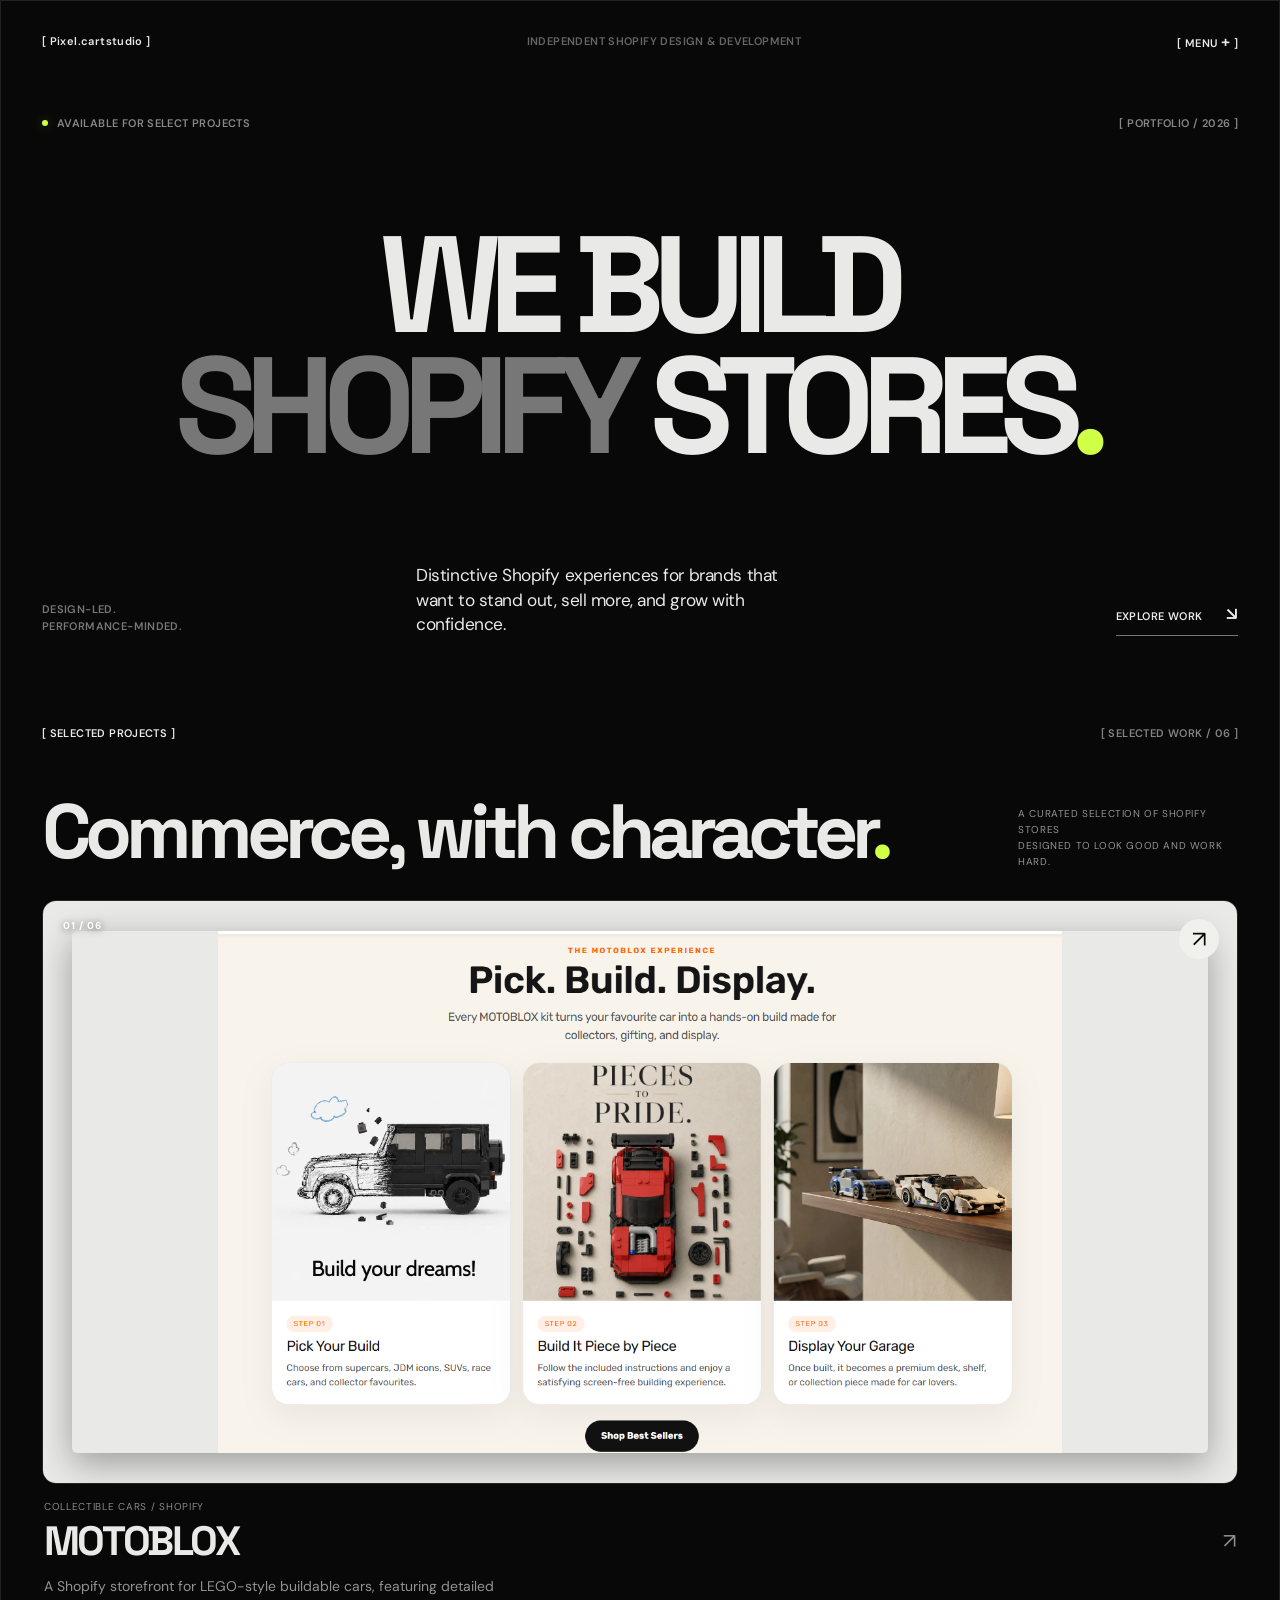
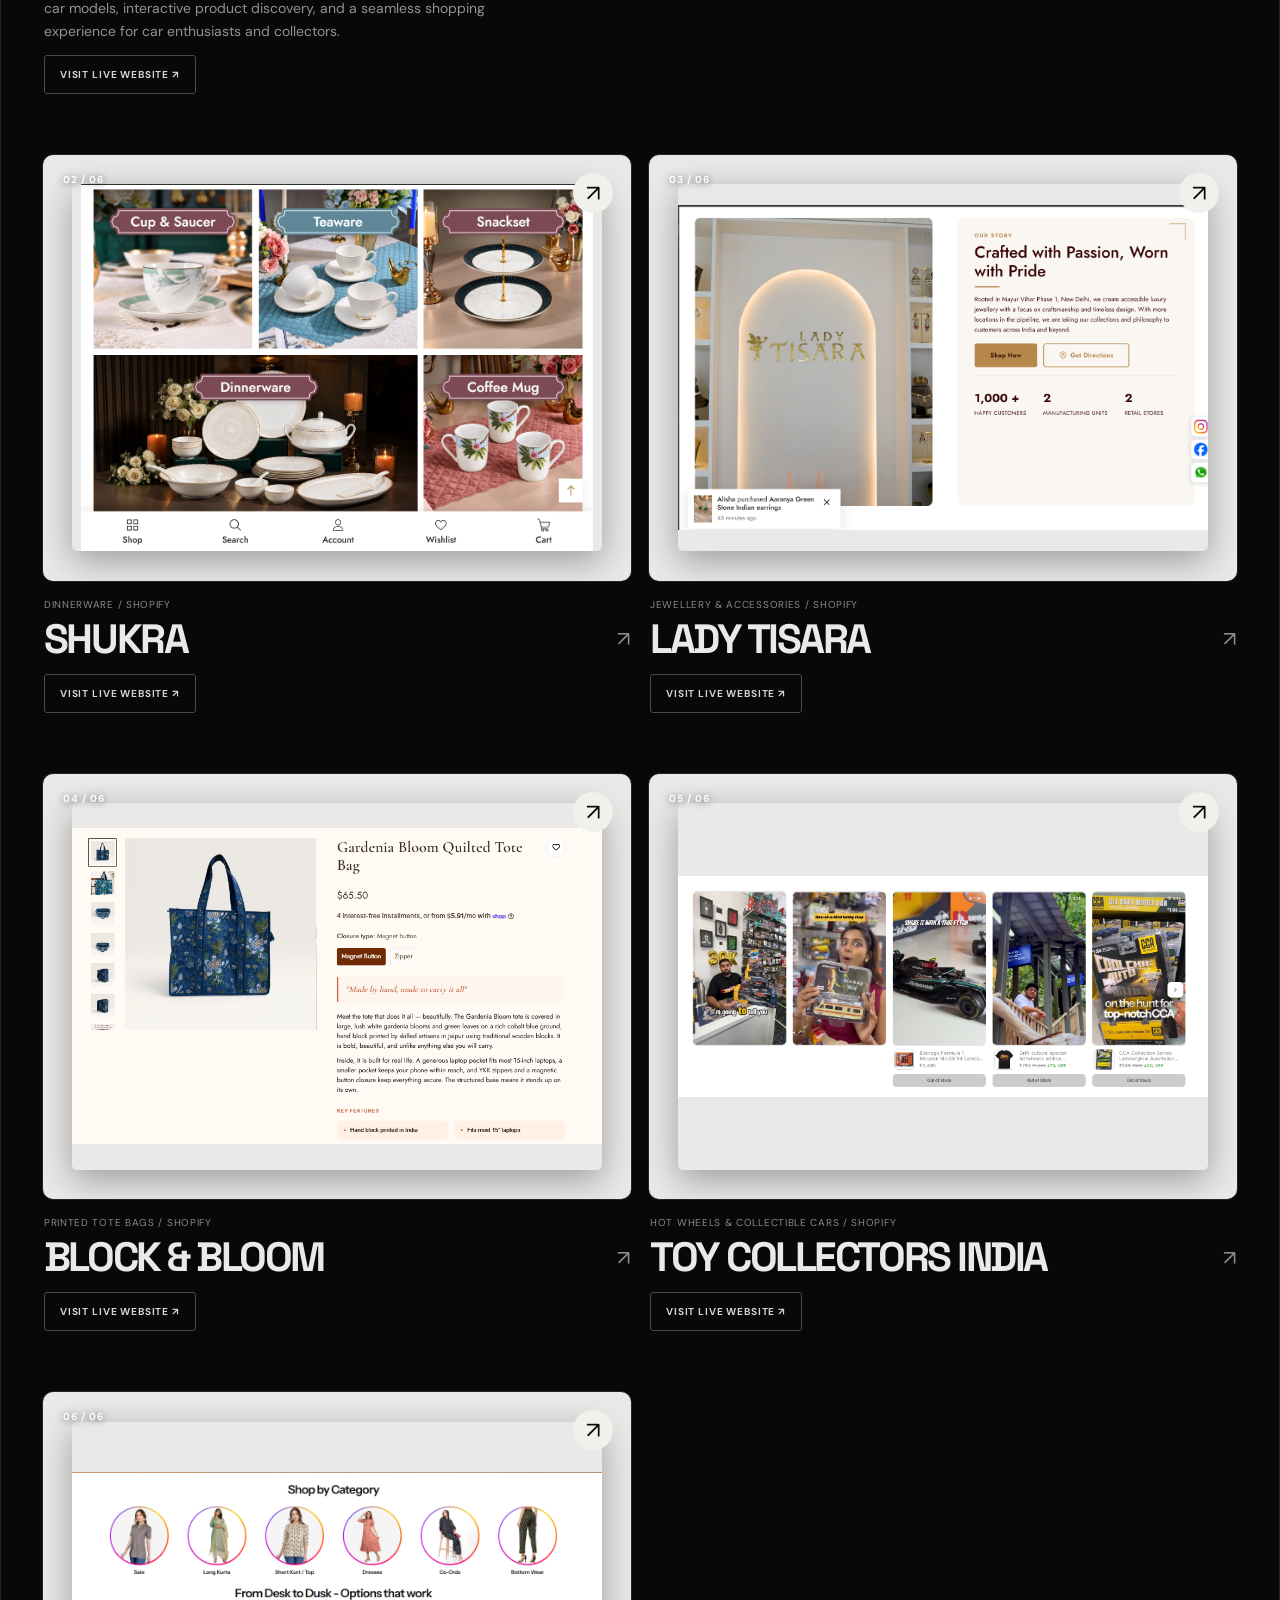
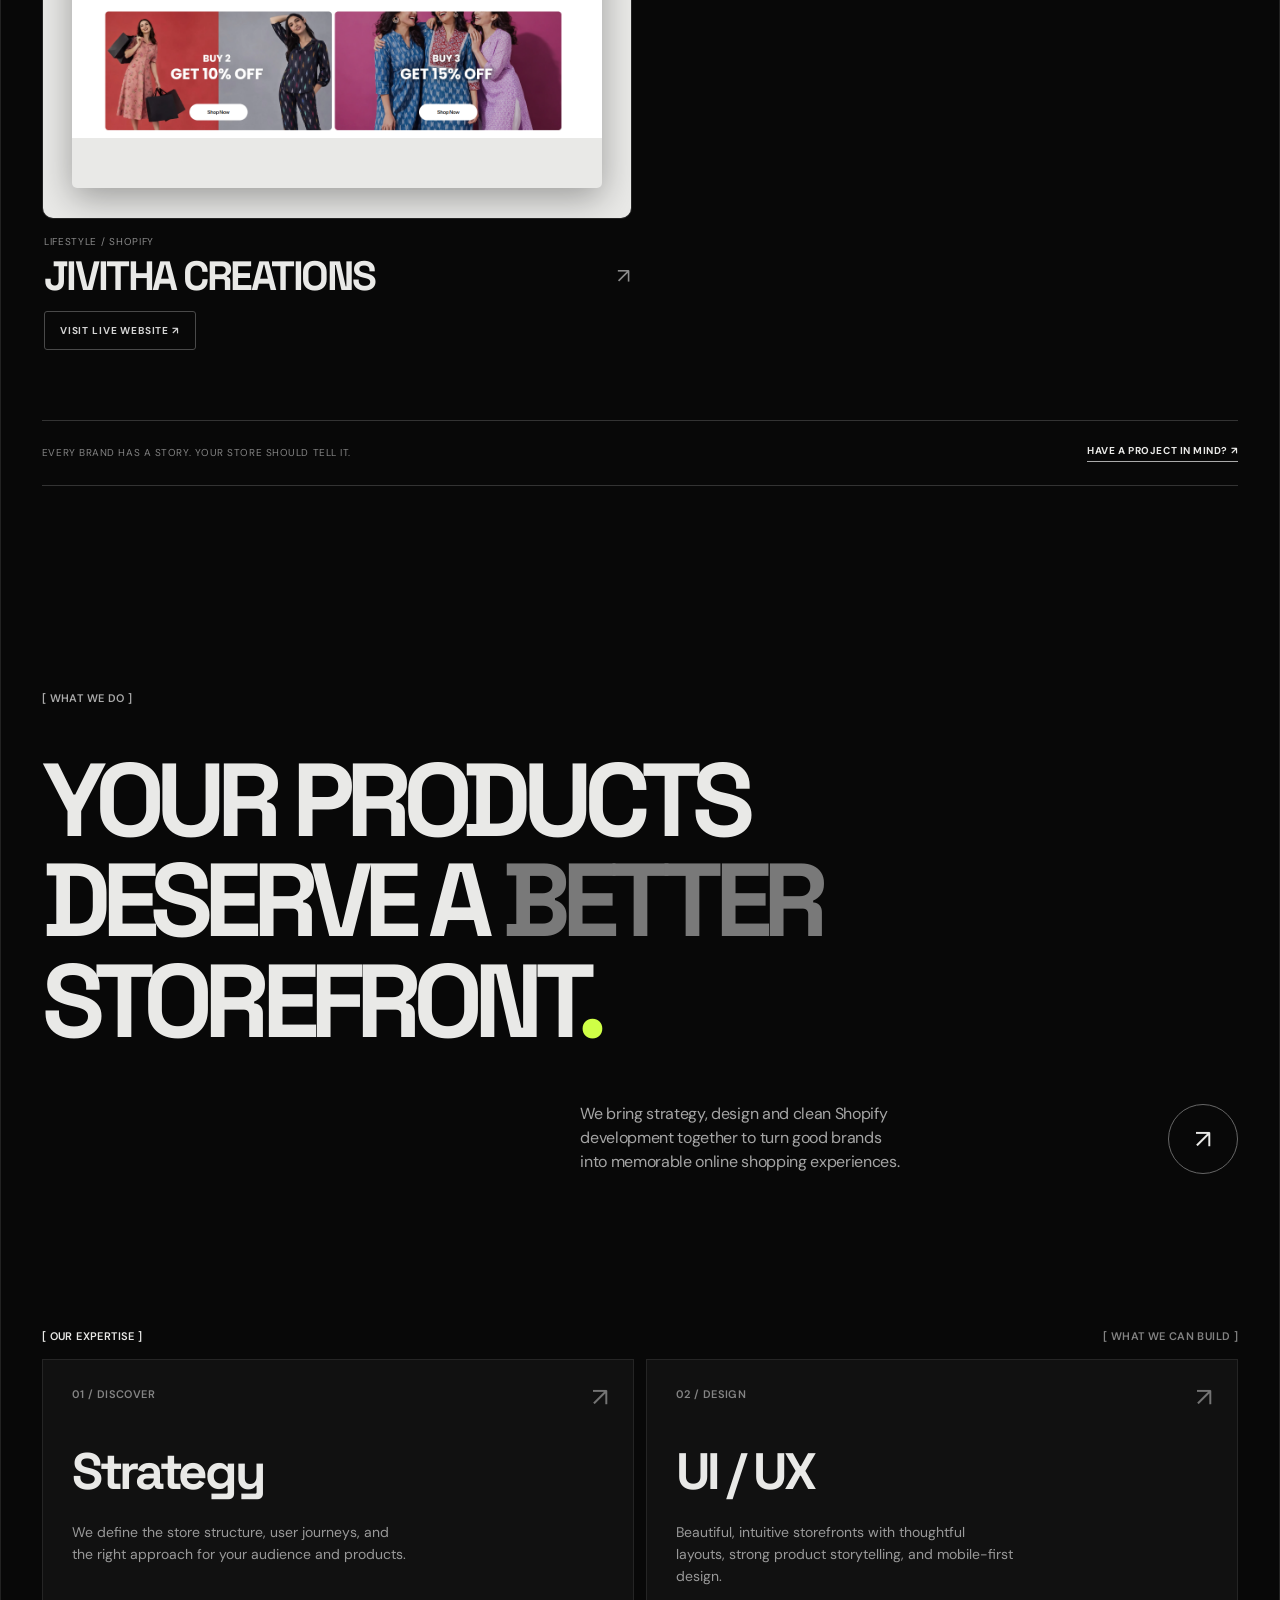
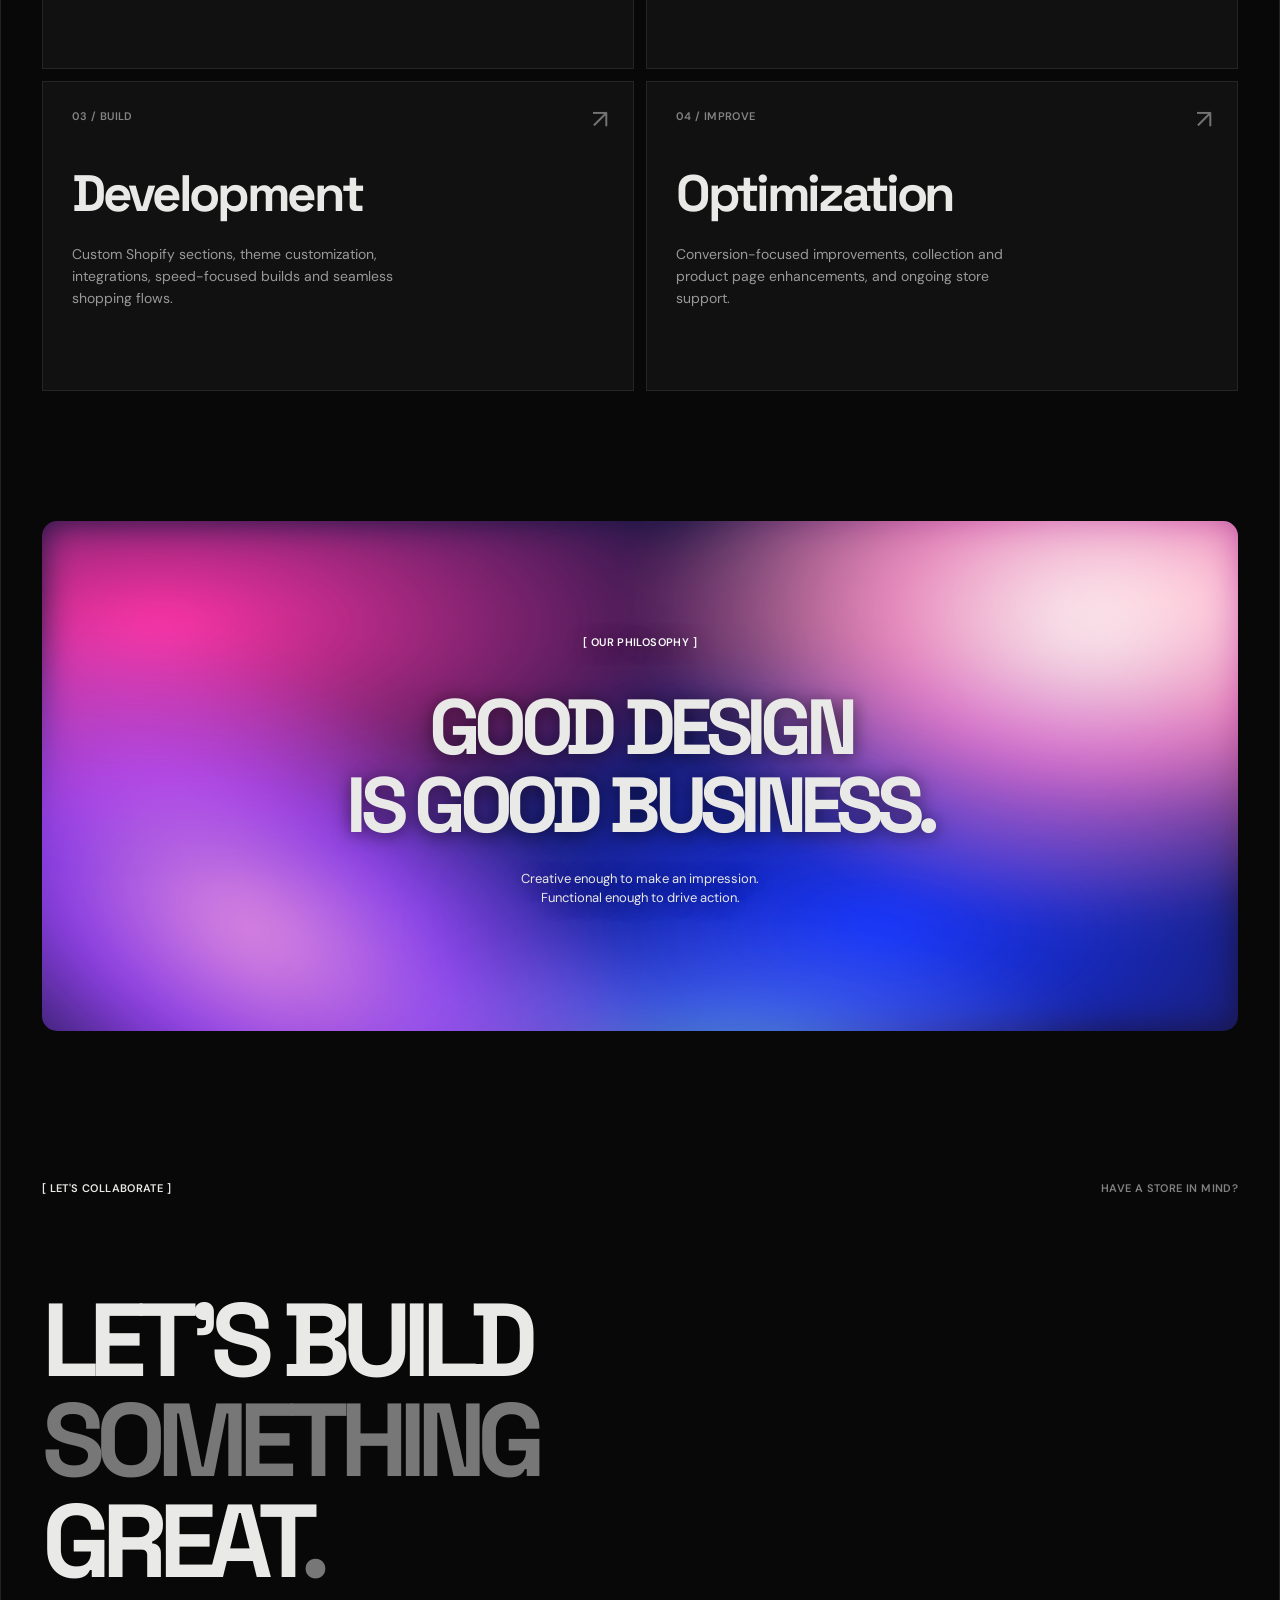
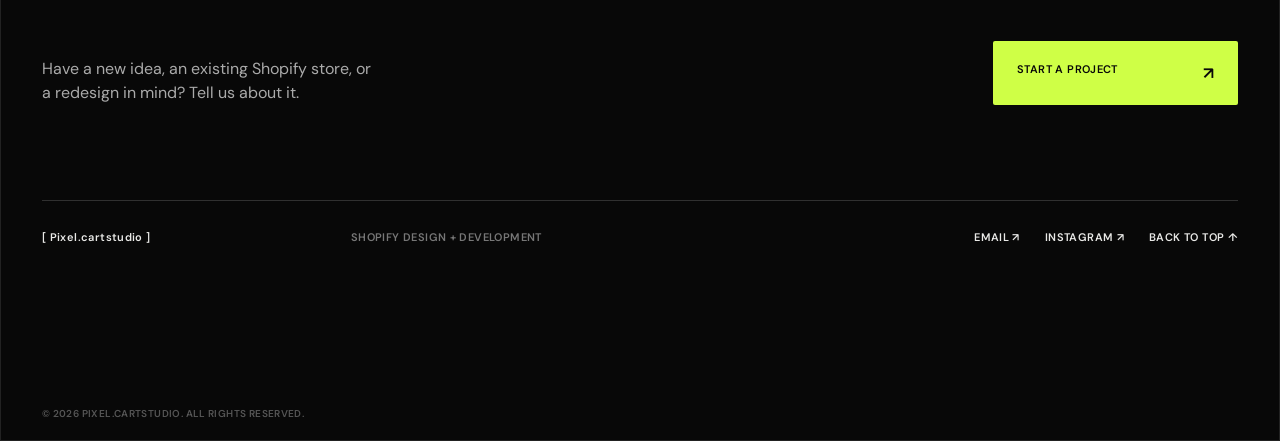
==== index.html @ 1bf83e0d "Add files via upload" ====
<!doctype html>
<html lang="en">
<head>
  <meta charset="UTF-8" />
  <meta name="viewport" content="width=device-width,initial-scale=1" />
  <meta name="theme-color" content="#080808" />
  <meta name="description" content="Pixel.cartstudio Shopify portfolio — design-led ecommerce stores crafted to convert." />
  <title>Pixel.cartstudio — Shopify Design & Development</title>
  <link rel="preconnect" href="https://fonts.googleapis.com">
  <link rel="preconnect" href="https://fonts.gstatic.com" crossorigin>
  <link href="https://fonts.googleapis.com/css2?family=DM+Sans:wght@400;500;600;700&family=Space+Grotesk:wght@400;500;600;700&display=swap" rel="stylesheet">
  <link rel="stylesheet" href="styles.css?v=2" />
  <script src="script.js?v=2" defer></script>
</head>
<body>
  <div class="site-shell" id="top">
    <header class="topbar">
      <a class="brand" href="#top" aria-label="Studio home">[ Pixel.cartstudio ]</a>
      <span class="topbar-note">INDEPENDENT SHOPIFY DESIGN & DEVELOPMENT</span>
      <button class="menu-button" id="menuToggle" aria-expanded="false" aria-controls="siteMenu">[ MENU <span class="menu-mark">+</span> ]</button>
    </header>
    <nav class="menu-panel" id="siteMenu" aria-label="Main menu" inert>
      <a href="#projects">Projects <span>01</span></a><a href="#services">Services <span>02</span></a><a href="#approach">Approach <span>03</span></a><a href="#contact">Contact <span>04</span></a>
    </nav>
    <main>
      <section class="hero" aria-labelledby="heroTitle">
        <div class="hero-brow"><span class="live-dot"></span> AVAILABLE FOR SELECT PROJECTS <span class="hero-index">[ PORTFOLIO / 2026 ]</span></div>
        <h1 id="heroTitle">WE BUILD<br><span>SHOPIFY</span> STORES<span class="period">.</span></h1>
        <div class="hero-bottom"><span class="tiny-coordinate">DESIGN-LED.<br>PERFORMANCE-MINDED.</span><p>Distinctive Shopify experiences for brands that want to stand out, sell more, and grow with confidence.</p><a href="#projects" class="text-link">EXPLORE WORK <span aria-hidden="true">↘</span></a></div>
      </section>
      <section class="projects section" id="projects" aria-labelledby="projectTitle">
        <div class="section-bar"><h2 id="projectTitle">[ SELECTED PROJECTS ]</h2><span id="projectCount">[ SELECTED WORK / 06 ]</span></div>
        <div class="work-heading"><p>Commerce, with character<span class="period">.</span></p><span>A CURATED SELECTION OF SHOPIFY STORES<br>DESIGNED TO LOOK GOOD AND WORK HARD.</span></div>
        <div class="project-grid" id="projectGrid"></div>
        <div class="project-outro"><span>EVERY BRAND HAS A STORY. YOUR STORE SHOULD TELL IT.</span><a href="#contact">HAVE A PROJECT IN MIND? ↗</a></div>
      </section>
      <section class="statement" aria-labelledby="statementTitle"><p class="section-kicker">[ WHAT WE DO ]</p><h2 id="statementTitle">YOUR PRODUCTS<br>DESERVE A <em>BETTER</em><br>STOREFRONT<span class="period">.</span></h2><div class="statement-bottom"><p>We bring strategy, design and clean Shopify development together to turn good brands into memorable online shopping experiences.</p><a href="#contact" class="round-arrow" aria-label="Get in touch">↗</a></div></section>
      <section class="services section" id="services" aria-labelledby="servicesTitle"><div class="section-bar"><h2 id="servicesTitle">[ OUR EXPERTISE ]</h2><span>[ WHAT WE CAN BUILD ]</span></div><div class="service-grid">
        <article class="service"><span class="service-num">01 / DISCOVER</span><h3>Strategy</h3><p>We define the store structure, user journeys, and the right approach for your audience and products.</p><span class="service-symbol">↗</span></article>
        <article class="service"><span class="service-num">02 / DESIGN</span><h3>UI / UX</h3><p>Beautiful, intuitive storefronts with thoughtful layouts, strong product storytelling, and mobile-first design.</p><span class="service-symbol">↗</span></article>
        <article class="service"><span class="service-num">03 / BUILD</span><h3>Development</h3><p>Custom Shopify sections, theme customization, integrations, speed-focused builds and seamless shopping flows.</p><span class="service-symbol">↗</span></article>
        <article class="service"><span class="service-num">04 / IMPROVE</span><h3>Optimization</h3><p>Conversion-focused improvements, collection and product page enhancements, and ongoing store support.</p><span class="service-symbol">↗</span></article>
      </div></section>
      <section class="approach" id="approach" aria-label="Our approach"><div class="ambient-orb orb-one"></div><div class="ambient-orb orb-two"></div><div class="ambient-orb orb-three"></div><div class="approach-inner"><span>[ OUR PHILOSOPHY ]</span><h2>GOOD DESIGN<br>IS GOOD BUSINESS.</h2><p>Creative enough to make an impression.<br>Functional enough to drive action.</p></div></section>
      <section class="contact section" id="contact" aria-labelledby="contactTitle"><div class="contact-top"><span>[ LET'S COLLABORATE ]</span><span>HAVE A STORE IN MIND?</span></div><h2 id="contactTitle">LET'S BUILD<br><span>SOMETHING</span><br>GREAT<span class="period">.</span></h2><div class="contact-bottom"><p>Have a new idea, an existing Shopify store, or a redesign in mind? Tell us about it.</p><a class="contact-button" id="emailLink" href="mailto:hello@yourstudio.com?subject=Shopify%20Project%20Enquiry">START A PROJECT <span>↗</span></a></div></section>
    </main>
    <footer><a href="#top">[ Pixel.cartstudio ]</a><span>SHOPIFY DESIGN + DEVELOPMENT</span><div><a id="footerEmail" href="mailto:hello@yourstudio.com">EMAIL ↗</a><a id="instagramLink" href="https://instagram.com/" target="_blank" rel="noopener noreferrer">INSTAGRAM ↗</a><a href="#top">BACK TO TOP ↑</a></div><small>© <span id="year"></span> PIXEL.CARTSTUDIO. ALL RIGHTS RESERVED.</small></footer>
  </div>
  <dialog class="project-dialog" id="projectDialog" aria-labelledby="dialogTitle"><button class="dialog-close" id="dialogClose" aria-label="Close project">✕</button><div class="dialog-art" id="dialogArt"></div><div class="dialog-content"><div class="dialog-eyebrow" id="dialogCategory"></div><h2 id="dialogTitle"></h2><p id="dialogDescription"></p><div class="dialog-actions"><a id="dialogVisit" href="#" target="_blank" rel="noopener noreferrer">VISIT WEBSITE ↗</a><span id="dialogServices"></span></div></div></dialog>
</body>
</html>
---- styles.css ----
:root{--bg:#080808;--panel:#101010;--ink:#e9e9e7;--muted:#909090;--line:#292929;--accent:#cfff46}*{box-sizing:border-box}html{scroll-behavior:smooth}body{margin:0;background:#000;color:var(--ink);font-family:'DM Sans',Arial,sans-serif;-webkit-font-smoothing:antialiased}body.menu-open,body.modal-open{overflow:hidden}a{color:inherit;text-decoration:none}button{font:inherit}::selection{background:var(--accent);color:#000}.site-shell{background:var(--bg);max-width:1600px;margin:auto;min-height:100vh;border:1px solid #222;position:relative;overflow:hidden}.topbar{height:80px;padding:0 3.2%;display:flex;align-items:center;justify-content:space-between;position:relative;z-index:15}.brand,.topbar-note,.menu-button,.section-bar,.section-kicker,.service-num,.hero-brow,.tiny-coordinate,.text-link,.contact-top,.contact-button,.project-disclaimer,.project-caption,.dialog-eyebrow,footer,.approach-inner>span{font-size:11px;letter-spacing:.035em;font-weight:600}.topbar-note{color:#666}.menu-button{color:var(--ink);background:none;border:0;cursor:pointer;padding:14px 0}.menu-mark{font-size:16px;display:inline-block;transition:transform .3s}.menu-open .menu-mark{transform:rotate(45deg)}.menu-panel{position:absolute;right:3%;top:70px;width:min(430px,94%);background:#1a1a1a;border:1px solid #424242;border-radius:14px;padding:18px 27px;z-index:14;box-shadow:0 25px 60px #0009}.menu-panel:not(.visible){display:none}.menu-panel a{display:flex;justify-content:space-between;border-bottom:1px solid #353535;font-family:'Space Grotesk',sans-serif;font-size:32px;font-weight:700;letter-spacing:-.06em;padding:16px 0}.menu-panel a:last-child{border:0}.menu-panel a span{font-size:11px;letter-spacing:0;color:#999}.menu-panel a:hover{color:var(--accent)}.hero{min-height:620px;padding:35px 3.2% 65px;display:flex;flex-direction:column;justify-content:space-between}.hero-brow{display:flex;align-items:center;gap:9px;color:#888}.live-dot{background:var(--accent);width:6px;height:6px;display:inline-block;border-radius:50%;box-shadow:0 0 12px #cfff4655}.hero-index{margin-left:auto}.hero h1{font-family:'Space Grotesk',sans-serif;font-size:clamp(68px,10.7vw,168px);font-weight:700;line-height:.88;letter-spacing:-.093em;text-align:center;margin:56px 0 58px;padding-right:.05em}.hero h1>span:not(.period){color:#777}.period{color:var(--accent)}.hero-bottom{display:grid;grid-template-columns:1fr 1.3fr 1fr;align-items:end;gap:30px}.tiny-coordinate{line-height:1.6;color:#777}.hero-bottom p{font-size:clamp(15px,1.35vw,19px);line-height:1.4;letter-spacing:-.025em;max-width:390px;margin:0}.text-link{justify-self:end;border-bottom:1px solid #777;padding-bottom:9px}.text-link span{margin-left:20px;font-size:18px}.section{padding:25px 3.2% 100px}.section-bar{display:flex;align-items:center;justify-content:space-between;padding:0 0 16px}.section-bar h2{font:inherit;margin:0}.section-bar span{color:#838383}.project-grid{display:grid;grid-template-columns:repeat(3,minmax(0,1fr));gap:12px}.project-card{min-width:0;cursor:pointer}.project-button{display:block;background:#191919;border:0;padding:0;width:100%;color:#fff;text-align:left;cursor:pointer;border-radius:14px;overflow:hidden;position:relative;aspect-ratio:1/1.06;isolation:isolate}.project-art{position:absolute;inset:0;overflow:hidden;transition:transform .6s cubic-bezier(.2,.7,.2,1)}.project-button:hover .project-art{transform:scale(1.055)}.project-art:after{content:'';inset:0;position:absolute;background:linear-gradient(180deg,transparent 60%,#0008)}.project-art img{width:100%;height:100%;object-fit:cover;display:block}.project-label{position:absolute;bottom:16px;left:18px;right:18px;display:flex;justify-content:space-between;align-items:end;z-index:2;font-weight:700;font-size:clamp(12px,1.2vw,16px);letter-spacing:-.03em}.project-label i{font-style:normal;font-size:20px;opacity:0;transform:translate(-4px,4px);transition:.2s}.project-button:hover .project-label i{opacity:1;transform:none}.project-disclaimer{color:#6e6e6e;margin:16px 0 0;font-weight:400;line-height:1.5}.statement{padding:105px 3.2% 130px;position:relative}.section-kicker{color:#aaa;margin:0 0 45px}.statement h2,.contact h2{font-family:'Space Grotesk',sans-serif;line-height:.97;font-size:clamp(49px,8.1vw,124px);letter-spacing:-.085em;margin:0}.statement h2 em{font-style:normal;color:#797979}.statement-bottom{display:flex;justify-content:space-between;align-items:end;margin-top:50px;margin-left:45%}.statement-bottom p{line-height:1.5;letter-spacing:-.02em;max-width:330px;margin:0;color:#a5a5a5}.round-arrow{width:70px;height:70px;border:1px solid #666;border-radius:50%;display:grid;place-items:center;font-size:26px;transition:.2s}.round-arrow:hover{background:var(--accent);color:#000;border-color:var(--accent)}.services{padding-bottom:110px}.service-grid{display:grid;grid-template-columns:repeat(2,1fr);gap:12px}.service{background:#111;border:1px solid #252525;min-height:310px;padding:27px 29px;position:relative;display:flex;flex-direction:column;transition:background .3s}.service:hover{background:#181818}.service-num{color:#848484}.service h3{font-family:'Space Grotesk',sans-serif;letter-spacing:-.065em;font-size:clamp(36px,4vw,65px);margin:38px 0 17px}.service p{font-size:14px;line-height:1.6;color:#999;max-width:340px;margin:0}.service-symbol{position:absolute;top:20px;right:25px;color:#747474;font-size:26px}.approach{height:510px;margin:20px 3.2% 70px;border-radius:15px;position:relative;overflow:hidden;background:#1a1543;display:grid;place-items:center;isolation:isolate}.approach:before{content:'';position:absolute;inset:0;background:radial-gradient(ellipse at 10% 20%,#ff34a5 0,transparent 40%),radial-gradient(ellipse at 70% 80%,#1635ff 0,transparent 50%),radial-gradient(ellipse at 95% 15%,#ff9e93 0,transparent 35%);filter:blur(17px);z-index:-2}.ambient-orb{position:absolute;border-radius:50%;filter:blur(22px);opacity:.86;mix-blend-mode:screen;animation:float 9s ease-in-out infinite alternate}.orb-one{width:75%;height:100%;left:-20%;top:30%;background:radial-gradient(ellipse at center,#ef86f7 5%,#9234fc 35%,transparent 71%);transform:rotate(30deg)}.orb-two{width:75%;height:120%;right:-25%;top:-40%;background:radial-gradient(ellipse at center,#ffe0f3 5%,#ed5ba8 30%,transparent 70%);animation-delay:-4s}.orb-three{width:65%;height:75%;right:10%;bottom:-50%;background:radial-gradient(ellipse,#54bcff 0,#2731a7 40%,transparent 70%);animation-delay:-2s}@keyframes float{to{transform:translate(8%,-6%) rotate(12deg)}}.approach-inner{text-align:center;z-index:1;text-shadow:0 2px 18px #0009}.approach-inner>span{color:#fafafa}.approach-inner h2{font-family:'Space Grotesk',sans-serif;font-size:clamp(36px,6.1vw,90px);line-height:.99;letter-spacing:-.085em;margin:38px 0 25px}.approach-inner p{font-size:13px;line-height:1.5}.contact{padding-top:80px;padding-bottom:95px}.contact-top{display:flex;justify-content:space-between;margin-bottom:95px}.contact-top span:last-child{color:#818181}.contact h2 span{color:#777}.contact-bottom{margin-top:50px;display:flex;justify-content:space-between;align-items:end;gap:20px}.contact-bottom p{font-size:16px;line-height:1.5;max-width:340px;color:#aaa;margin:0}.contact-button{padding:21px 24px;border-radius:2px;background:var(--accent);color:#080808;display:flex;justify-content:space-between;min-width:245px;gap:60px;transition:background .2s}.contact-button:hover{background:#e4ffa1}.contact-button span{font-size:17px}footer{margin:0 3.2%;border-top:1px solid #303030;min-height:240px;padding:29px 0 20px;display:grid;grid-template-columns:1fr 1fr 2fr;align-items:start;gap:20px}footer>span{color:#777}footer>div{display:flex;gap:25px;justify-content:flex-end}footer a:hover{color:var(--accent)}footer small{color:#555;grid-column:1/-1;align-self:end;font-size:10px}.project-dialog{border:1px solid #444;border-radius:15px;padding:0;background:#151515;color:#eee;width:min(900px,calc(100% - 28px));max-height:90vh;overflow:auto;box-shadow:0 25px 100px #000d}.project-dialog::backdrop{background:#000c;backdrop-filter:blur(8px)}.dialog-close{position:absolute;top:16px;right:16px;z-index:3;background:#141414;color:#fff;border:1px solid #555;border-radius:50%;width:40px;height:40px;cursor:pointer}.dialog-art{height:360px;overflow:hidden}.dialog-art img{width:100%;height:100%;object-fit:cover}.dialog-content{padding:28px 36px 38px}.dialog-eyebrow{color:#aaa}.dialog-content h2{font-size:clamp(35px,5vw,65px);font-family:'Space Grotesk';letter-spacing:-.06em;margin:13px 0}.dialog-content p{color:#aaa;font-size:16px;line-height:1.55;max-width:590px}.dialog-actions{display:flex;justify-content:space-between;align-items:center;gap:20px;flex-wrap:wrap;margin-top:30px;font-size:12px}.dialog-actions a{background:var(--accent);color:#080808;padding:17px 20px;font-weight:700}.dialog-actions a[hidden]{display:none}.dialog-actions span{color:#999}@media(max-width:850px){.topbar-note{display:none}.hero{min-height:530px}.hero h1{font-size:clamp(55px,11vw,96px)}.hero-bottom{grid-template-columns:1fr 1fr}.hero-bottom .tiny-coordinate{display:none}.project-grid{grid-template-columns:repeat(2,1fr)}.statement-bottom{margin-left:30%}.service{min-height:275px}footer{grid-template-columns:1fr 1fr}footer>span{display:none}footer>div{justify-content:flex-end}}@media(max-width:560px){.site-shell{border:0}.topbar{height:68px;padding:0 20px}.brand,.menu-button{font-size:10px}.hero{min-height:510px;padding:25px 20px 48px}.hero-brow{font-size:9px}.hero-index{display:none}.hero h1{font-size:clamp(47px,13.4vw,76px);text-align:left;line-height:.96;letter-spacing:-.092em;margin:65px 0 80px}.hero-bottom{grid-template-columns:1fr;gap:24px}.hero-bottom p{max-width:295px}.text-link{justify-self:start}.section{padding:25px 20px 75px}.section-bar{font-size:10px}.project-grid{gap:10px}.project-button{aspect-ratio: .79;border-radius:9px}.project-label{font-size:11px;left:10px;bottom:12px;right:10px}.project-label i{display:none}.project-disclaimer{font-size:10px}.statement{padding:70px 20px 90px}.section-kicker{margin-bottom:30px}.statement h2,.contact h2{font-size:clamp(41px,10.4vw,65px)}.statement-bottom{margin:36px 0 0;gap:14px}.statement-bottom p{font-size:13px;max-width:225px}.round-arrow{width:53px;height:53px;flex-shrink:0}.service-grid{grid-template-columns:1fr;gap:9px}.service{min-height:225px;padding:22px}.service h3{margin:30px 0 8px}.service p{font-size:13px}.approach{height:390px;margin:8px 20px 55px}.approach-inner h2{font-size:clamp(38px,10vw,58px)}.contact-top{margin-bottom:65px;font-size:10px}.contact-bottom{align-items:stretch;flex-direction:column;gap:28px}.contact-bottom p{font-size:14px}.contact-button{align-self:start}footer{margin:0 20px;grid-template-columns:1fr;min-height:200px}footer>div{justify-content:flex-start;gap:16px;flex-wrap:wrap}footer small{grid-column:1}.dialog-art{height:220px}.dialog-content{padding:24px}.dialog-actions{align-items:flex-start;flex-direction:column}}@media(prefers-reduced-motion:reduce){*,*:before,*:after{animation-duration:.01ms!important;scroll-behavior:auto!important;transition-duration:.01ms!important}}







/* PREMIUM WORK GALLERY — all other website sections stay unchanged */



.work-heading{display:flex;align-items:end;justify-content:space-between;gap:28px;margin:36px 0 30px}



.work-heading p{font-family:'Space Grotesk',sans-serif;font-size:clamp(39px,6vw,88px);letter-spacing:-.075em;line-height:1.02;margin:0;font-weight:700}



.work-heading>span{font-size:10px;line-height:1.6;letter-spacing:.06em;color:#939393;max-width:220px}



.projects .project-grid{grid-template-columns:repeat(2,minmax(0,1fr));gap:60px 16px}



.projects .project-card{min-width:0;cursor:default}



.projects .project-featured{grid-column:1/-1}



.projects .project-button{aspect-ratio:1.38;border:1px solid #242424;border-radius:11px;background:#191919}



.projects .project-featured .project-button{aspect-ratio:2.05;border-radius:14px}



.projects .project-art:after{background:linear-gradient(180deg,#0004,transparent 30%,transparent 60%,#0005)}



.projects .project-art img{transition:filter .6s;object-position:center}



.projects .project-button:hover .project-art img{filter:saturate(1.15)}



.project-marker{position:absolute;top:18px;left:20px;z-index:2;font-size:10px;font-weight:700;letter-spacing:.1em;color:#fff;text-shadow:0 1px 7px #0009}



.project-open{position:absolute;right:18px;top:18px;width:40px;height:40px;background:#f0f0ed;color:#0a0a0a;border-radius:50%;display:grid;place-items:center;font-size:23px;z-index:2;transform:rotate(0);transition:transform .3s,background .3s}



.project-button:hover .project-open{transform:rotate(45deg);background:var(--accent)}



.project-overlay{position:absolute;left:50%;top:50%;transform:translate(-50%,-36%);padding:14px 20px;border-radius:50px;background:#e9e9e8;color:#0b0b0b;font-size:10px;font-weight:700;letter-spacing:.08em;white-space:nowrap;opacity:0;transition:transform .35s,opacity .35s;z-index:2;pointer-events:none}



.project-button:hover .project-overlay{opacity:1;transform:translate(-50%,-50%)}



.project-info{padding:16px 2px 0}



.project-meta{font-size:10px;color:#898989;letter-spacing:.07em;margin-bottom:7px}



.project-title-row{display:flex;align-items:center;justify-content:space-between;gap:14px}



.project-title-row h3{font-family:'Space Grotesk',sans-serif;font-size:clamp(25px,3.2vw,45px);letter-spacing:-.06em;line-height:1.05;margin:0}



.project-title-row span{font-size:21px;color:#8d8d8d}



.project-feature-text{color:#929292;font-size:14px;line-height:1.6;max-width:450px;margin:12px 0 0}



.project-outro{margin-top:70px;padding:23px 0;border-top:1px solid #333;border-bottom:1px solid #333;display:flex;justify-content:space-between;align-items:center;gap:20px;font-size:10px;letter-spacing:.055em}



.project-outro span{color:#838383}.project-outro a{font-weight:700;border-bottom:1px solid #aaa;padding-bottom:4px;white-space:nowrap}.project-outro a:hover{color:var(--accent);border-color:var(--accent)}



@media(max-width:850px){.projects .project-grid{gap:38px 13px}.work-heading>span{max-width:175px}.projects .project-featured .project-button{aspect-ratio:1.65}}



@media(max-width:560px){.work-heading{align-items:start;flex-direction:column;gap:12px;margin:23px 0}.work-heading p{font-size:clamp(39px,10vw,54px)}.work-heading>span{font-size:9px;max-width:none}.projects .project-grid{grid-template-columns:1fr;gap:34px}.projects .project-featured{grid-column:auto}.projects .project-button,.projects .project-featured .project-button{aspect-ratio:1.12;border-radius:10px}.project-marker{top:13px;left:13px}.project-open{top:12px;right:12px;width:34px;height:34px;font-size:19px}.project-overlay{display:none}.project-title-row h3{font-size:29px}.project-info{padding-top:13px}.project-outro{margin-top:40px;align-items:start;flex-direction:column;line-height:1.5}}



/* ---------- IMAGE-SAFE PREMIUM PROJECT SHOWCASE ---------- */

.projects .project-button,.projects .project-featured .project-button{background:#151515;}

.projects .project-art{inset:0;display:flex;justify-content:center;align-items:center;padding:clamp(12px,2.3vw,32px);overflow:hidden;transform:none!important}

.projects .project-art:after{display:none}

.projects .project-art img{width:100%;height:100%;object-fit:contain!important;object-position:center!important;border-radius:5px;filter:none!important;transform:none!important;box-shadow:0 10px 35px #0005}

.projects .project-button:hover .project-art img{transform:scale(1.015)!important;transition:transform .45s ease}

.project-art .image-missing{color:#dadada;font-size:12px;letter-spacing:.09em;text-align:center;line-height:1.65;padding:26px}

.project-card{position:relative}

.project-external{display:inline-flex;align-items:center;justify-content:space-between;gap:14px;margin-top:13px;color:#d4d4d4;font-size:10px;letter-spacing:.085em;font-weight:700;border:1px solid #494949;border-radius:3px;padding:12px 15px;transition:.2s}

.project-external:hover{background:var(--accent);color:#080808;border-color:var(--accent)}

.project-open{pointer-events:none}

.project-marker{pointer-events:none}

/* Full screenshot shown in the modal without chopping the top, middle or bottom. */

.project-dialog{width:min(1120px,calc(100% - 28px));max-height:94vh}

.dialog-art{height:auto;min-height:240px;max-height:68vh;display:flex;align-items:flex-start;justify-content:center;overflow:auto;background:#0c0c0c;padding:24px}

.dialog-art img{display:block;width:auto;max-width:100%;height:auto;max-height:none;object-fit:contain!important;object-position:top center}

.dialog-art .image-missing{padding:70px 20px;color:#aaa}

.project-dialog .dialog-content{position:relative;background:#151515}

@media(max-width:560px){.projects .project-art{padding:12px}.project-external{width:100%;margin-top:10px}.dialog-art{max-height:60vh;padding:12px}.dialog-art img{width:100%;height:auto}}

/* ============================================================
   UPDATED PROJECT SHOWCASE: RGB(233, 233, 231) + FULL SCROLL
   Cards keep their proportions. Modal displays the entire long
   screenshot at natural height; scroll the popup to see the rest.
   ============================================================ */

/* Same neutral background behind all project thumbnails */
.projects .project-art,
.project-art {
  background: rgb(233, 233, 231) !important;
}
.projects .project-art img,
.project-art img {
  background: rgb(233, 233, 231) !important;
  object-fit: contain !important;
}

/* The modal itself is the scrolling container */
.project-dialog,
#projectDialog {
  width: min(1120px, calc(100% - 28px));
  max-width: calc(100% - 28px);
  max-height: 94vh;
  max-height: 94dvh;
  overflow-x: hidden !important;
  overflow-y: auto !important;
  overscroll-behavior: contain;
}

/* Remove the old 360px height / 68vh crop & inner scrollbar */
.project-dialog .dialog-art,
#dialogArt {
  display: block !important;
  width: 100%;
  height: auto !important;
  min-height: 0 !important;
  max-height: none !important;
  aspect-ratio: auto !important;
  overflow: visible !important;
  padding: 24px;
  background: rgb(233, 233, 231) !important;
}

/* Entire tall website screenshot scrolls with the popup */
.project-dialog .dialog-art img,
#dialogArt img {
  display: block !important;
  position: static !important;
  width: 100% !important;
  max-width: 100% !important;
  height: auto !important;
  min-height: 0 !important;
  max-height: none !important;
  aspect-ratio: auto !important;
  object-fit: contain !important;
  object-position: top center !important;
  transform: none !important;
  background: rgb(233, 233, 231) !important;
}

/* Details follow the full screenshot, not overlay it */
.project-dialog .dialog-content {
  position: relative;
  background: #151515;
}

@media (max-width: 560px) {
  .project-dialog,
  #projectDialog {
    width: calc(100% - 16px);
    max-width: calc(100% - 16px);
    max-height: 100dvh;
  }

  .project-dialog .dialog-art,
  #dialogArt {
    padding: 12px;
  }
}
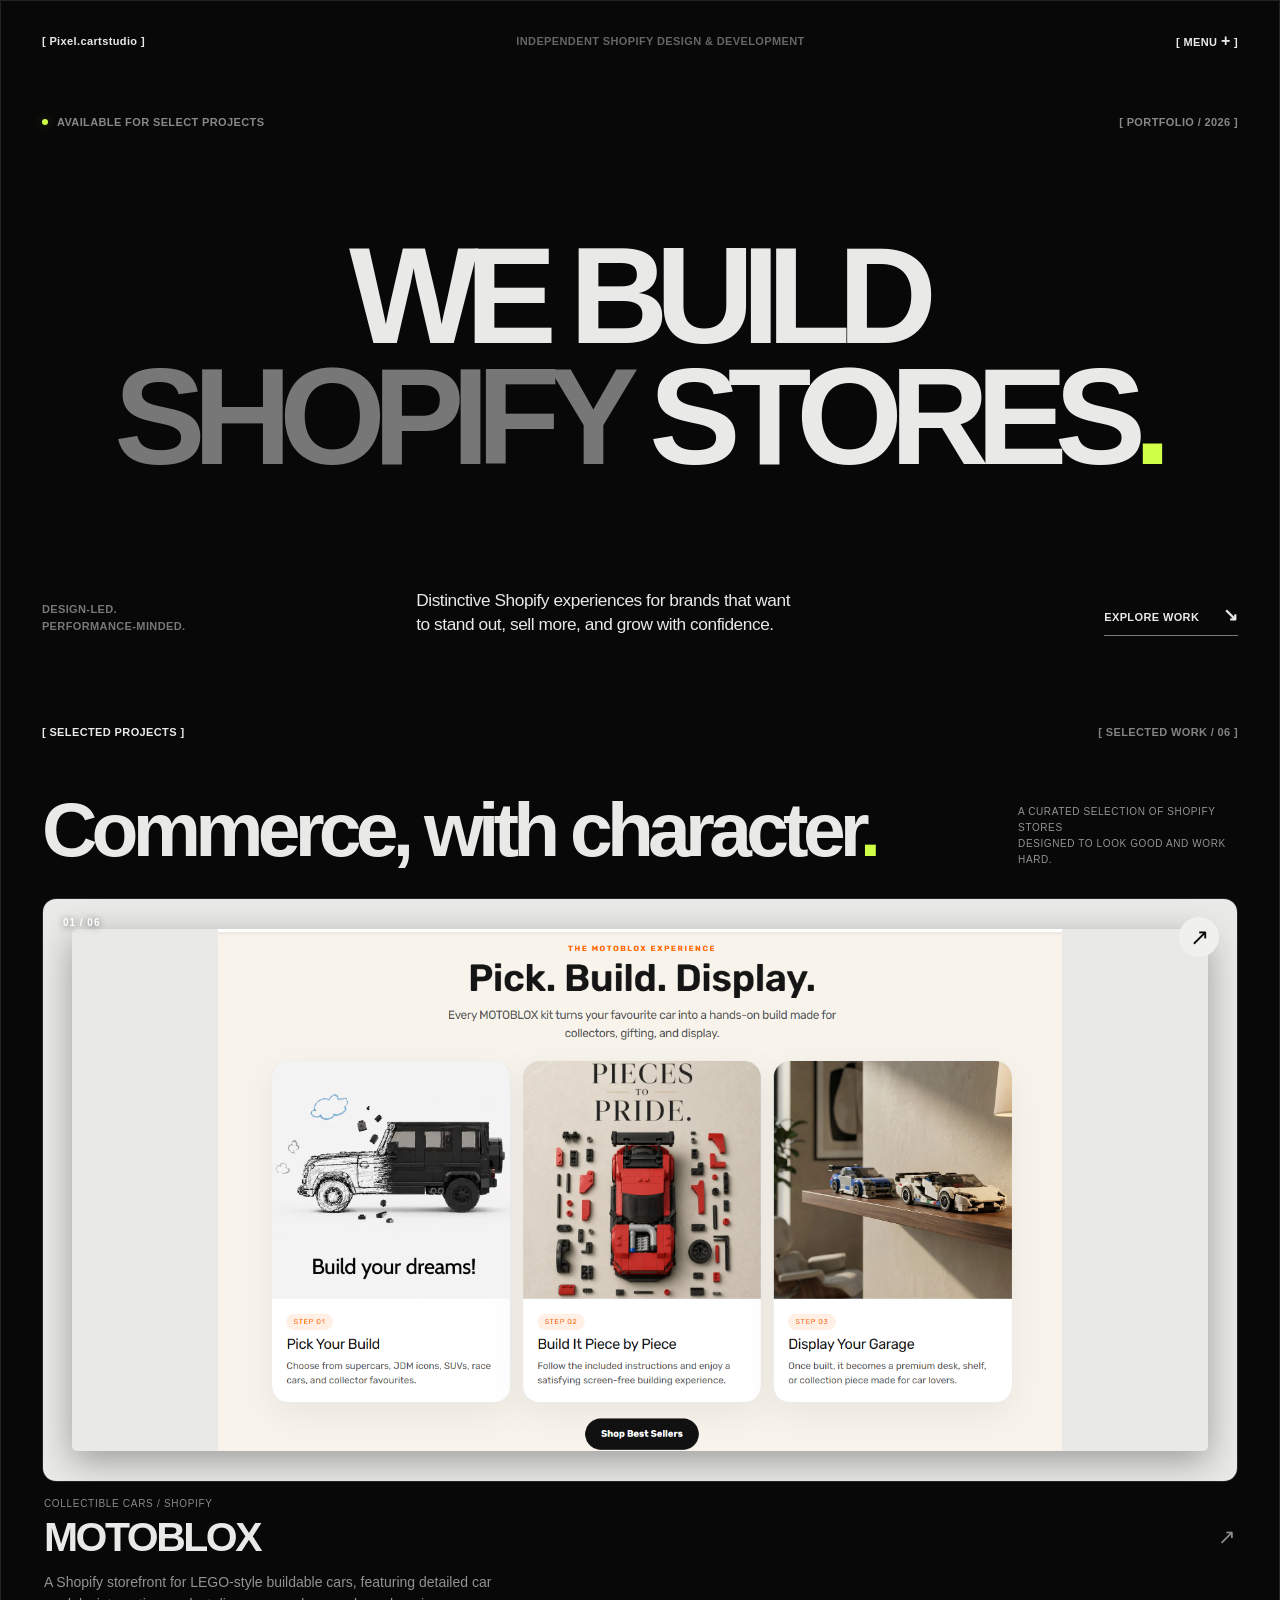
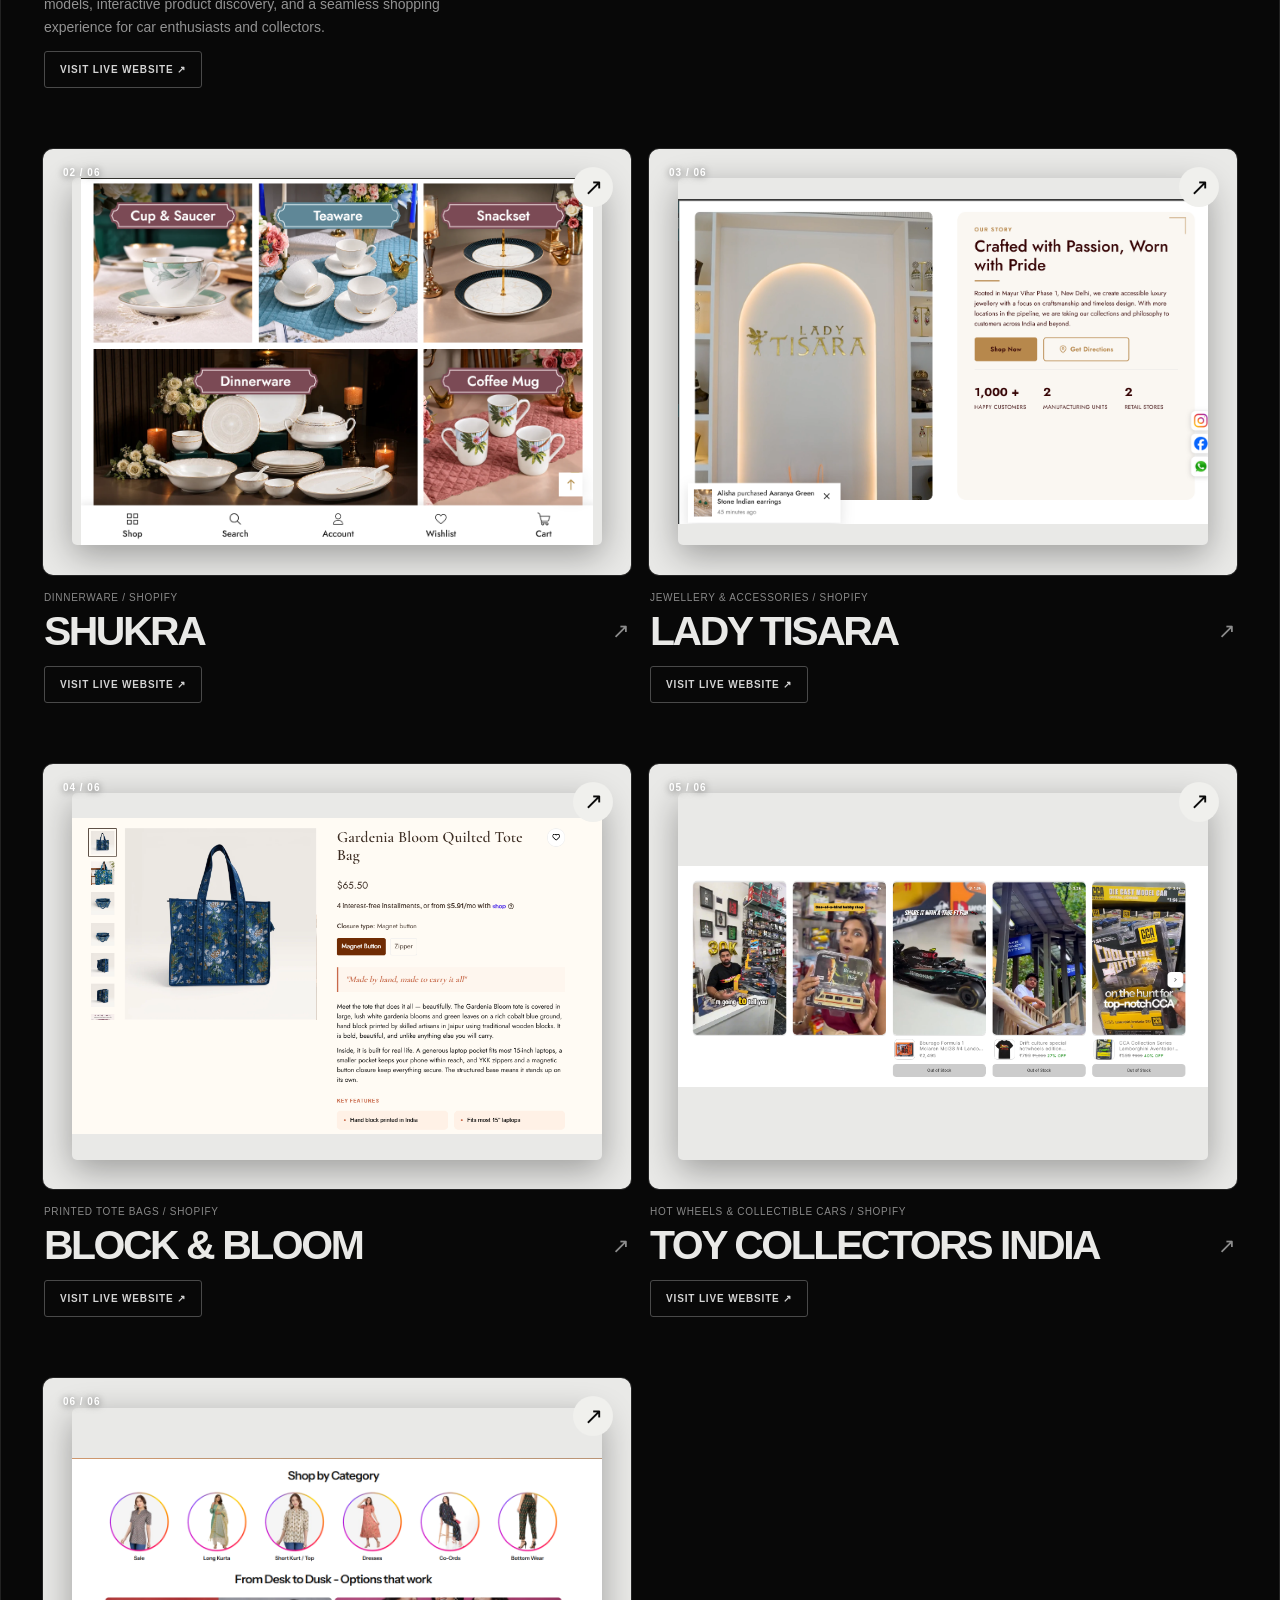
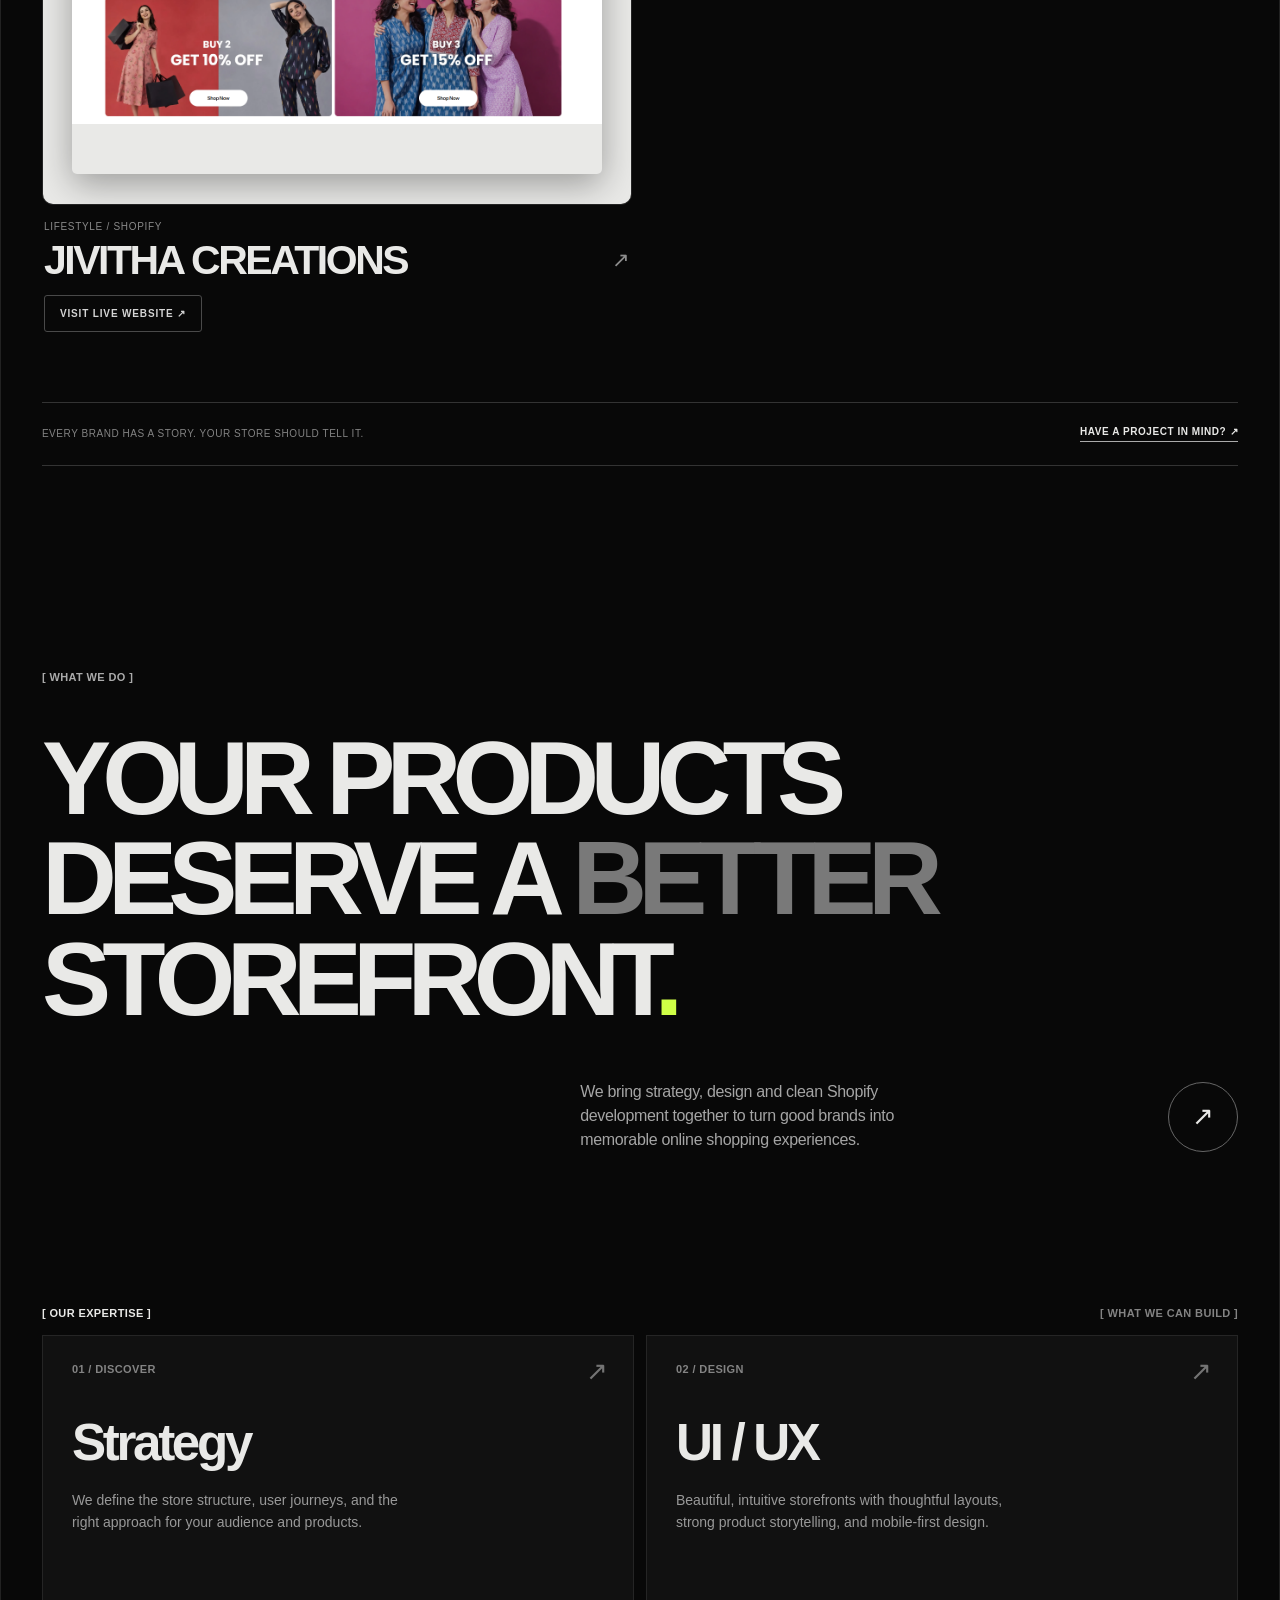
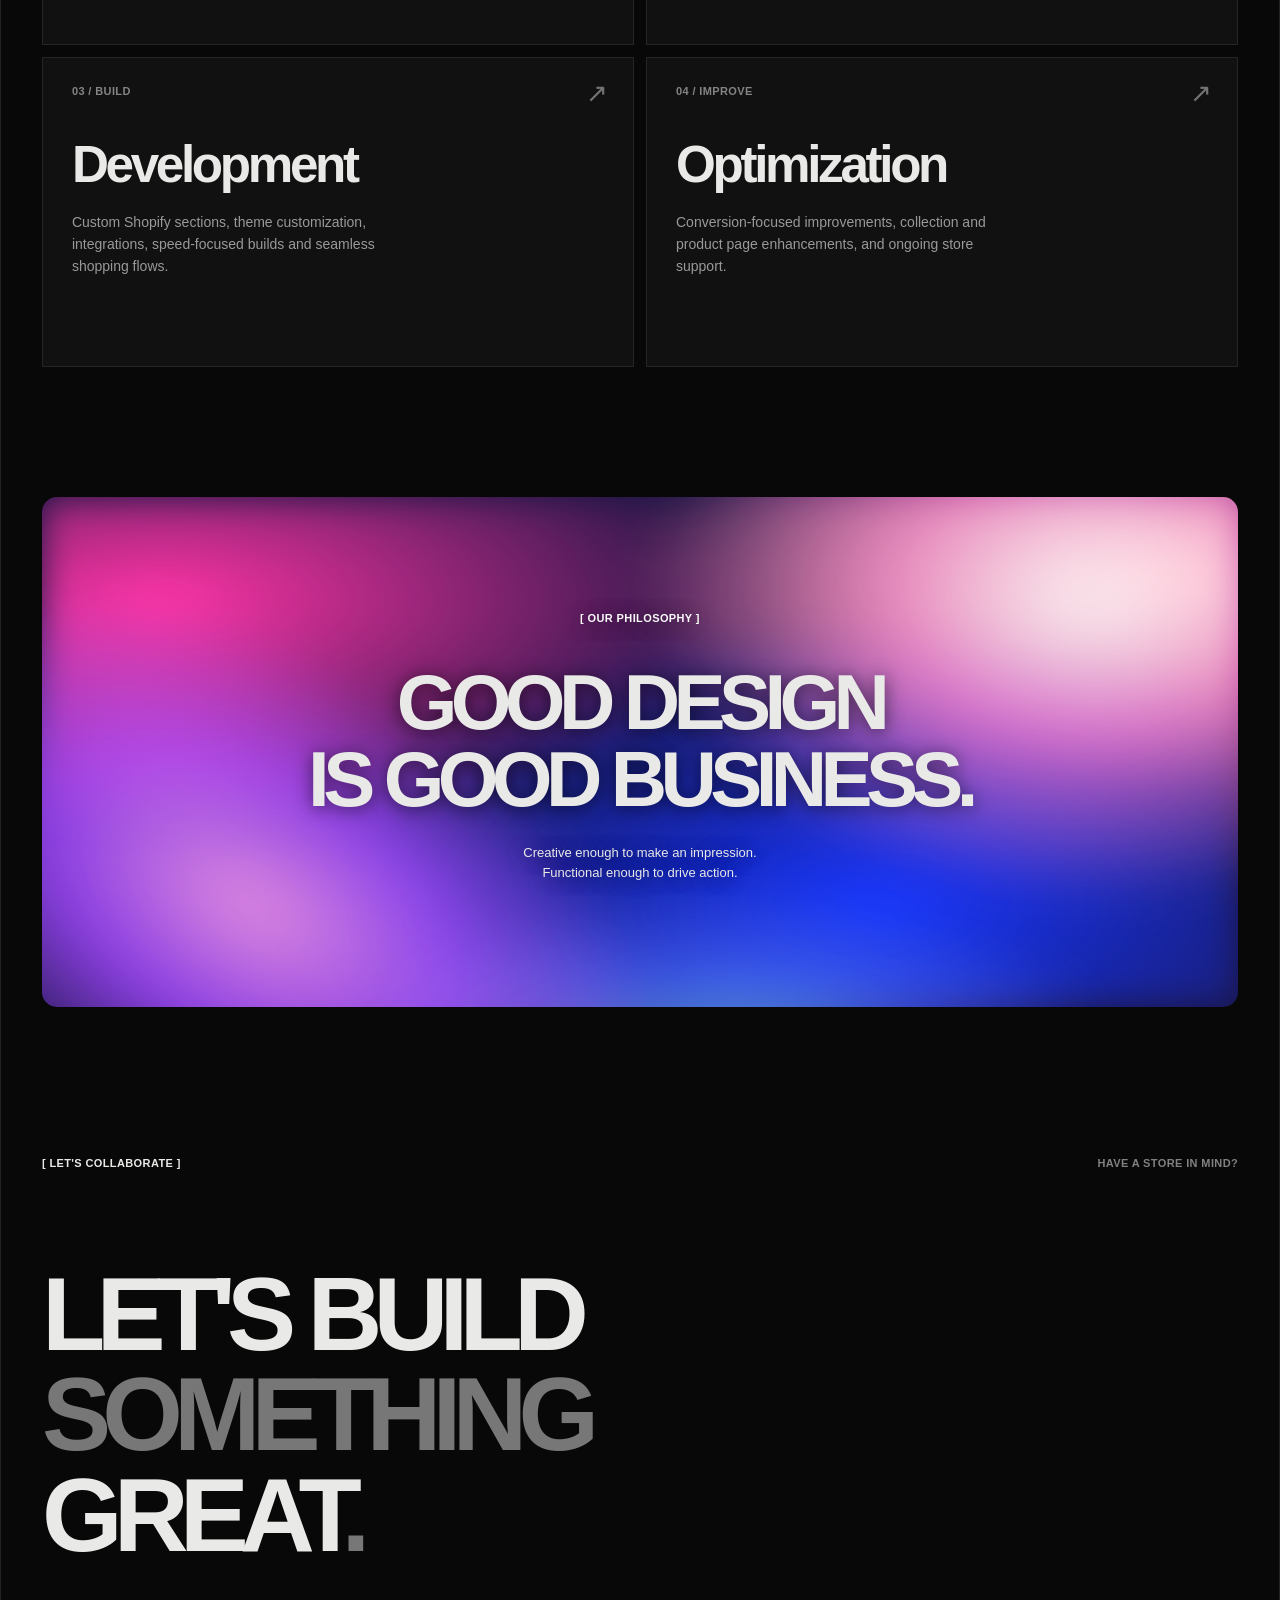
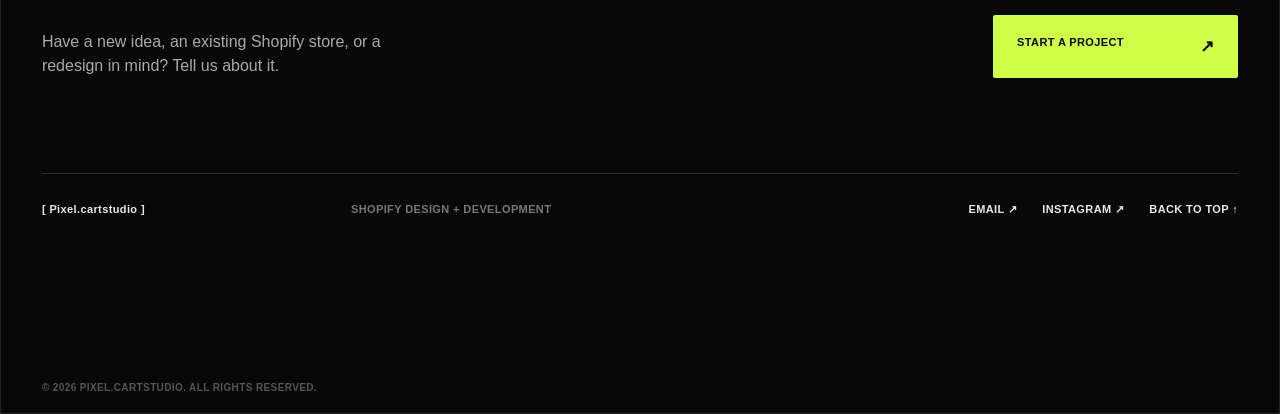
==== commit ddfd0a9f: "Update index.html" ====
--- a/index.html
+++ b/index.html
@@ -8,7 +8,8 @@
   <title>Pixel.cartstudio — Shopify Design & Development</title>
   <link rel="preconnect" href="https://fonts.googleapis.com">
   <link rel="preconnect" href="https://fonts.gstatic.com" crossorigin>
-  <link href="https://fonts.googleapis.com/css2?family=DM+Sans:wght@400;500;600;700&family=Space+Grotesk:wght@400;500;600;700&display=swap" rel="stylesheet">
+
+<link href="https://fonts.googleapis.com/css2?family=Manrope:wght@400;500;600;700;800&family=Instrument+Serif:ital@0;1&display=swap" rel="stylesheet">
   <link rel="stylesheet" href="styles.css?v=2" />
   <script src="script.js?v=2" defer></script>
 </head>
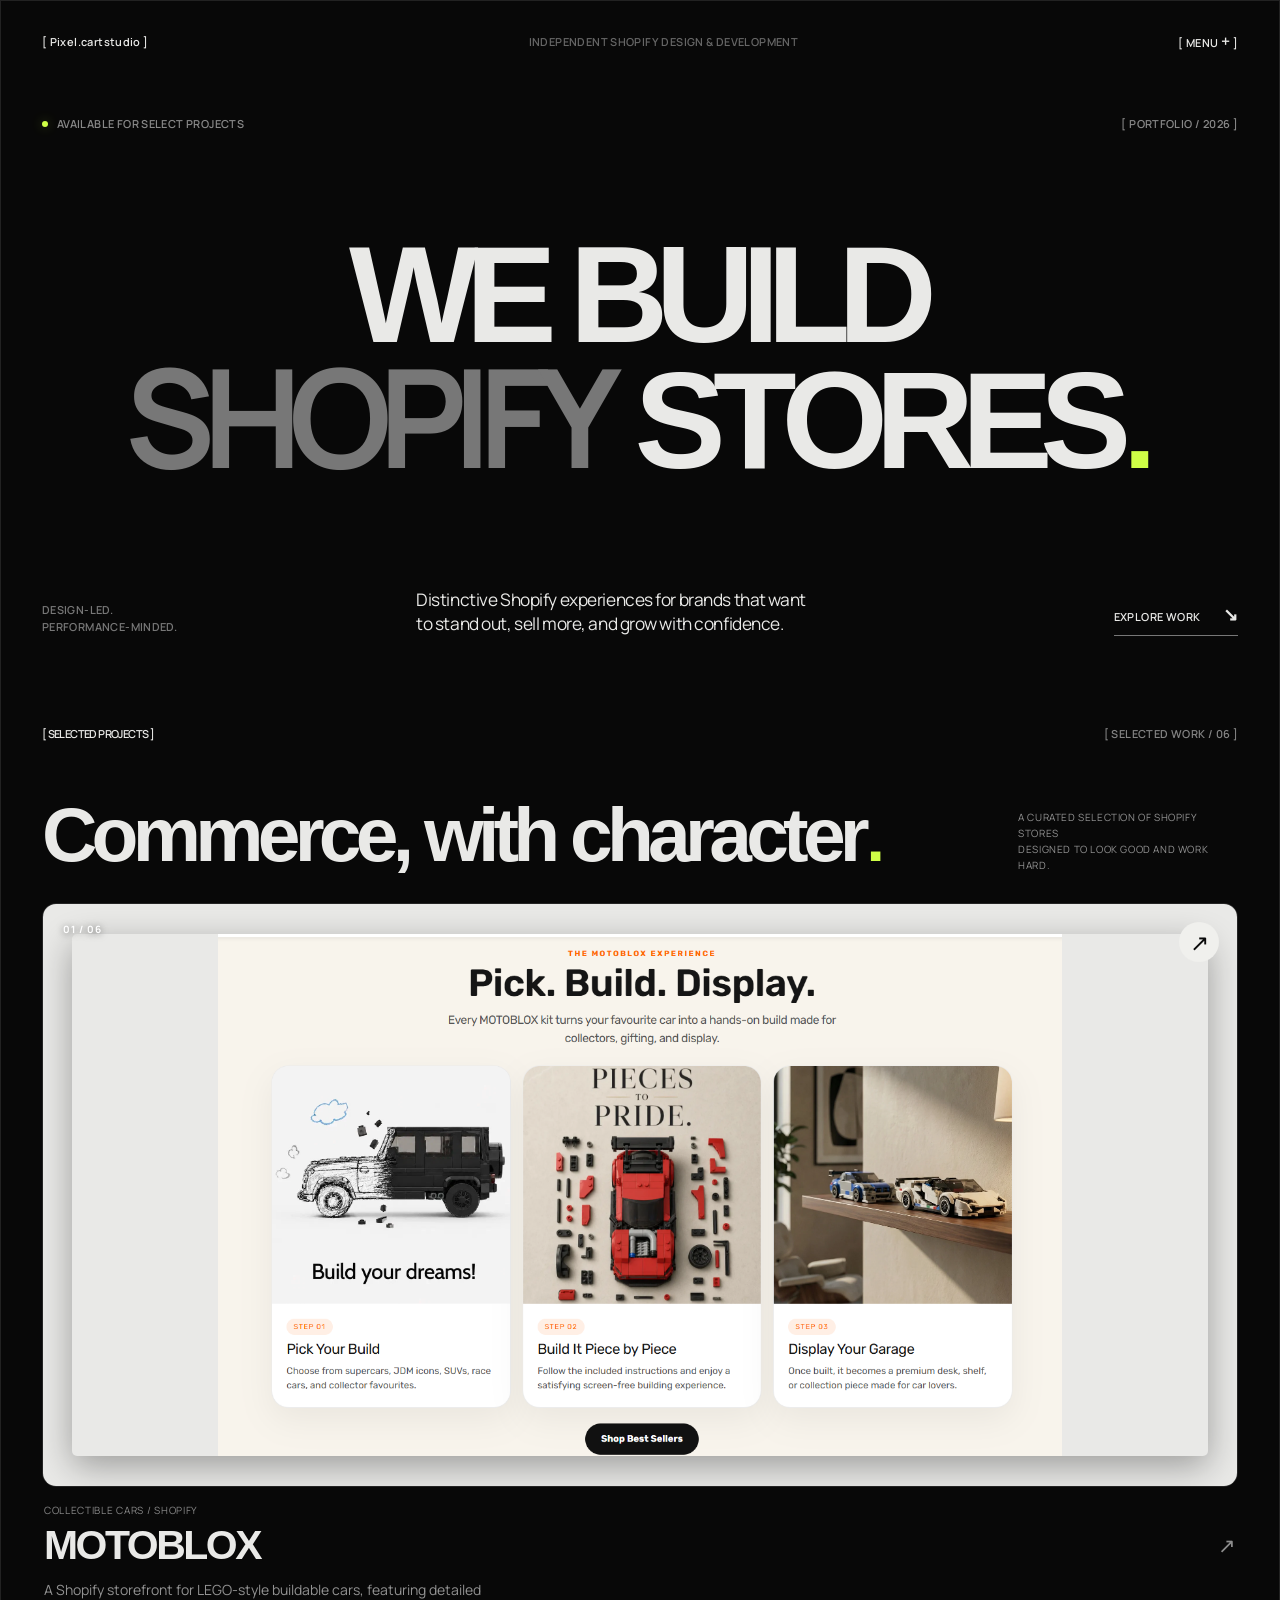
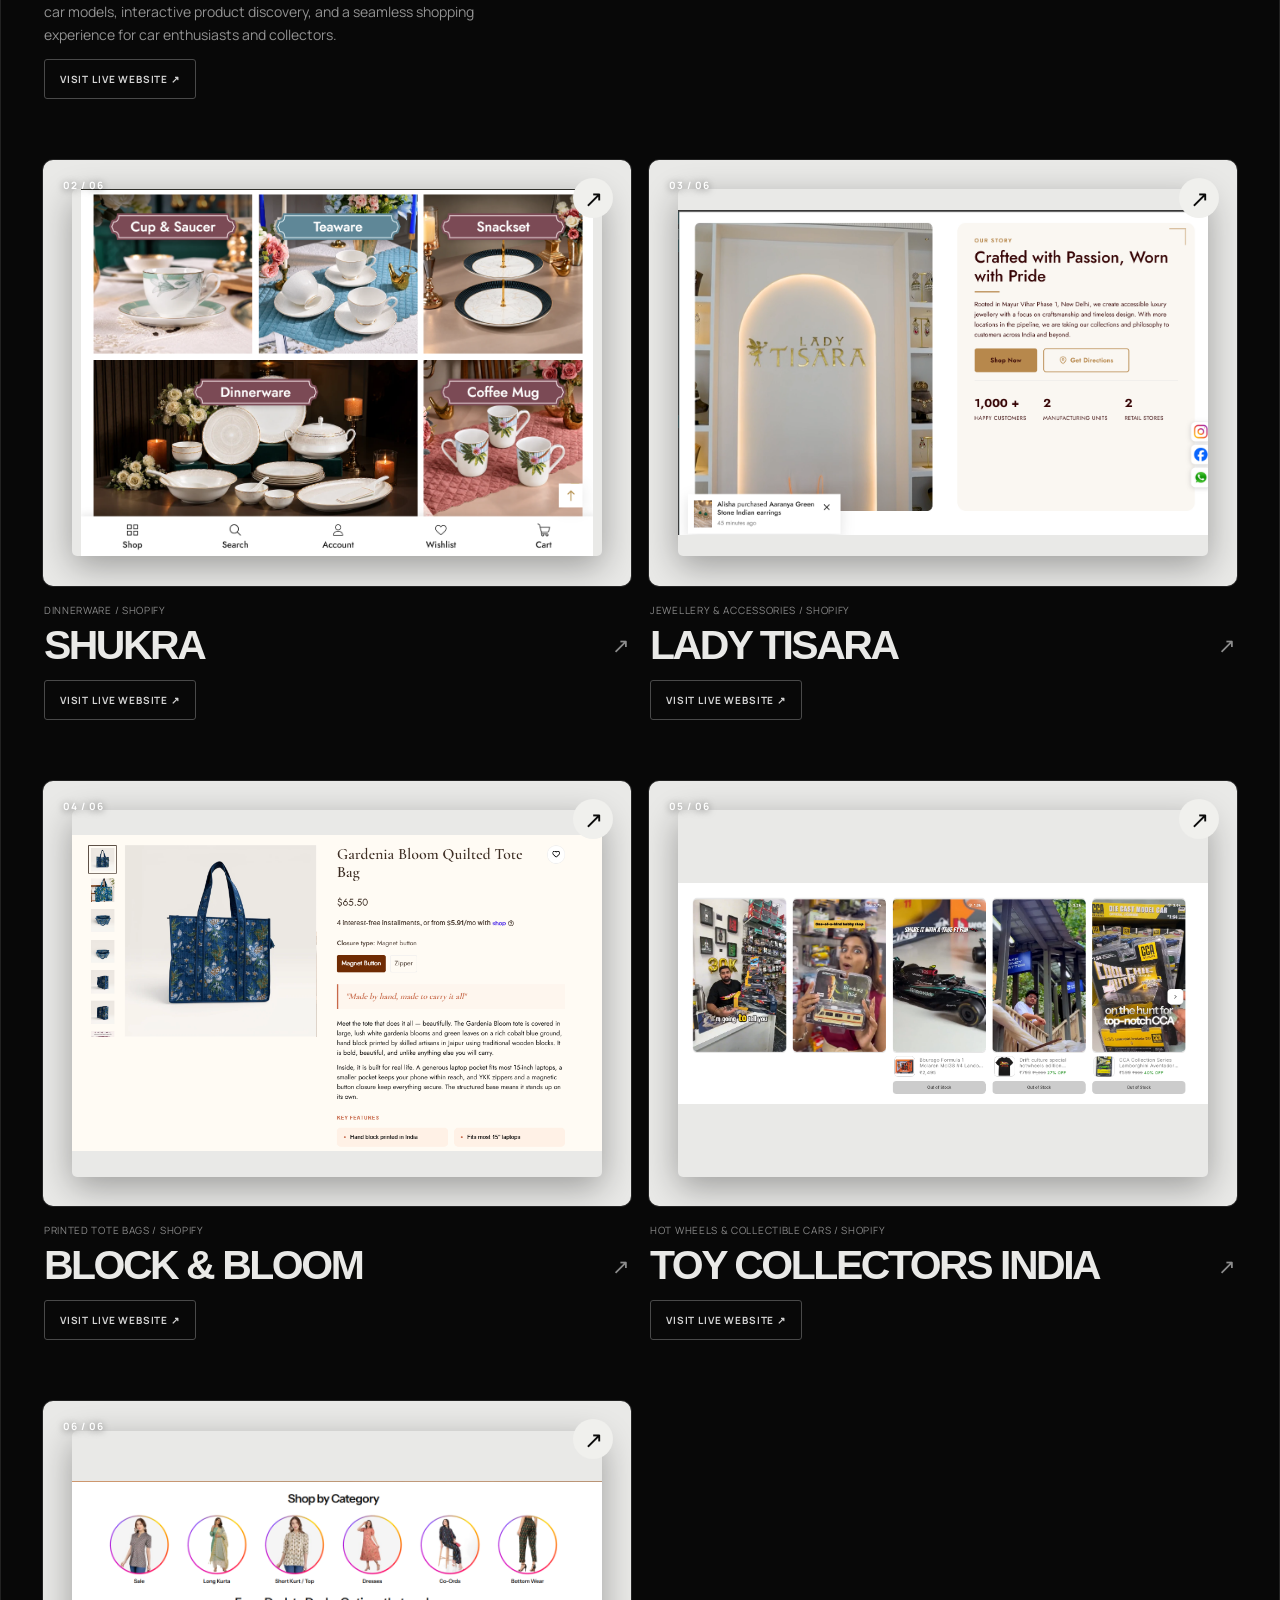
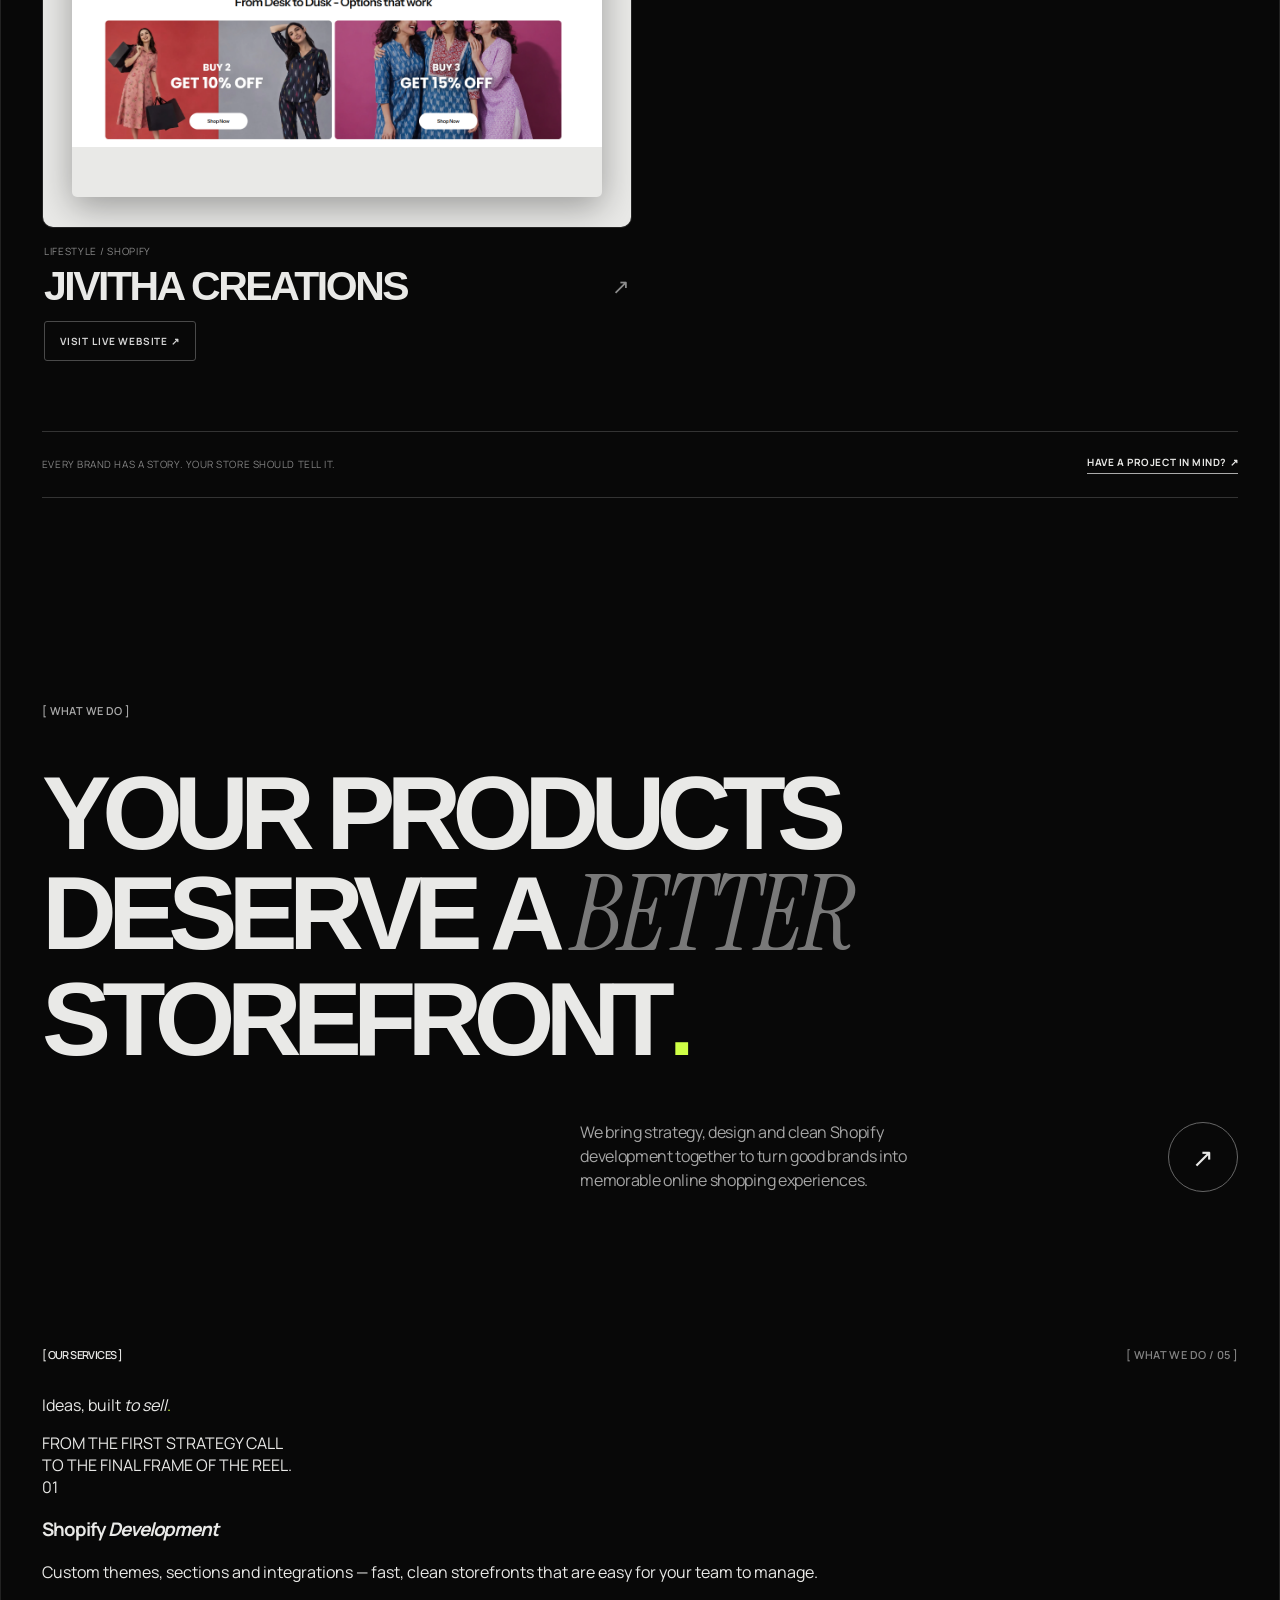
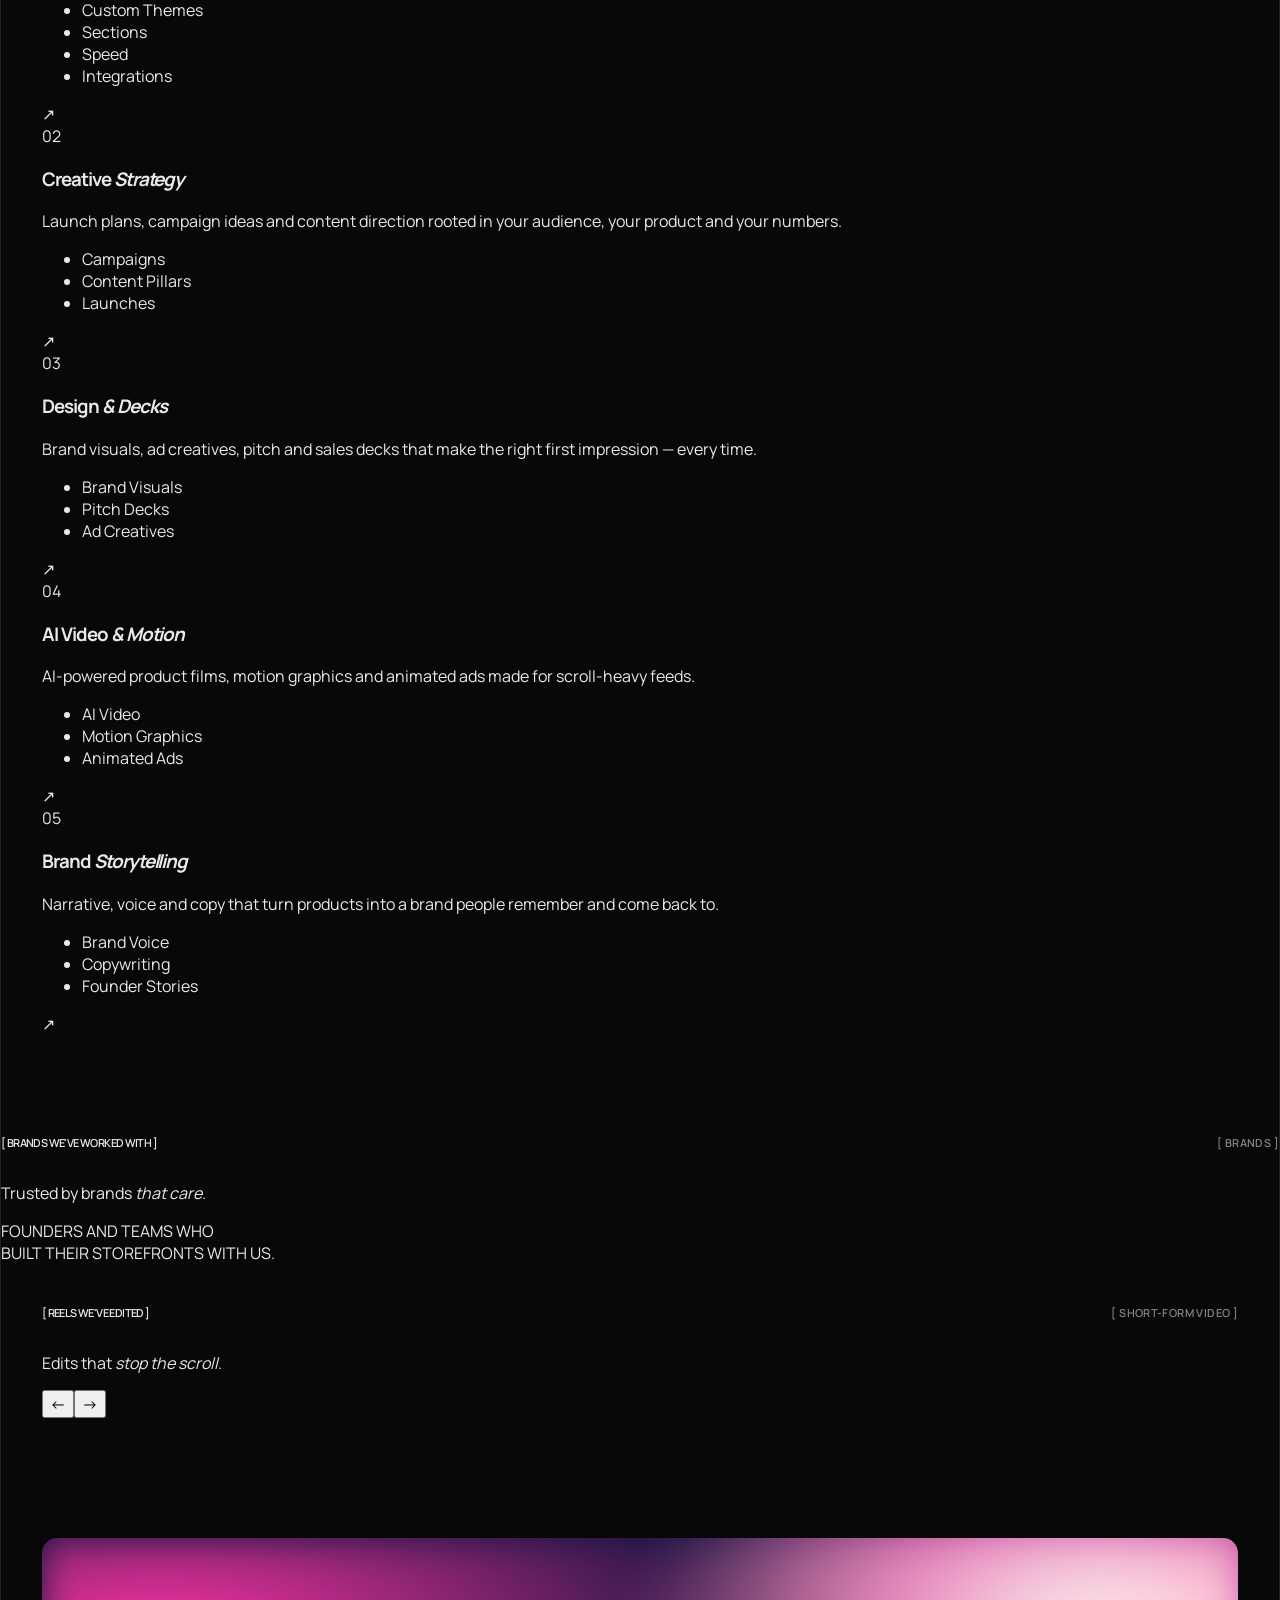
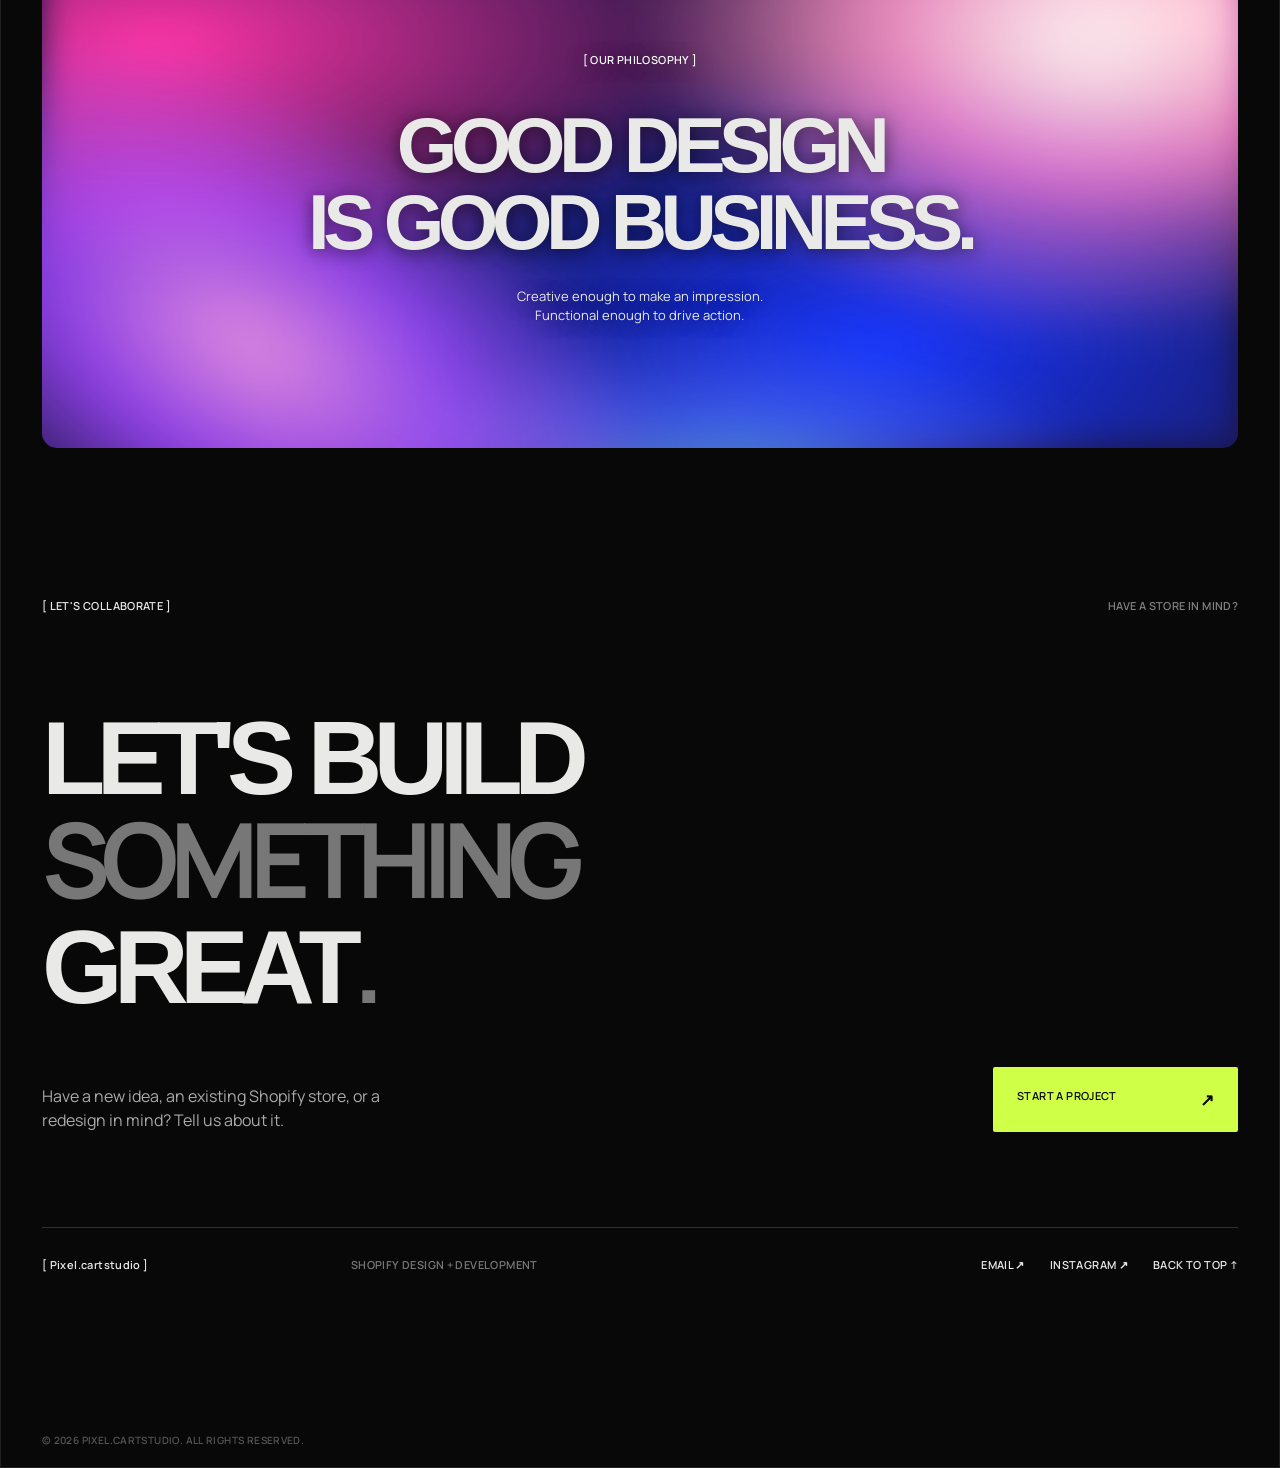
==== commit 0f984c46: "Update styles and scripts in index.html" ====
--- a/index.html
+++ b/index.html
@@ -8,10 +8,9 @@
   <title>Pixel.cartstudio — Shopify Design & Development</title>
   <link rel="preconnect" href="https://fonts.googleapis.com">
   <link rel="preconnect" href="https://fonts.gstatic.com" crossorigin>
-
-<link href="https://fonts.googleapis.com/css2?family=Manrope:wght@400;500;600;700;800&family=Instrument+Serif:ital@0;1&display=swap" rel="stylesheet">
-  <link rel="stylesheet" href="styles.css?v=2" />
-  <script src="script.js?v=2" defer></script>
+  <link href="https://fonts.googleapis.com/css2?family=Manrope:wght@400;500;600;700;800&family=Instrument+Serif:ital@0;1&display=swap" rel="stylesheet">
+  <link rel="stylesheet" href="styles.css?v=3" />
+  <script src="script.js?v=3" defer></script>
 </head>
 <body>
   <div class="site-shell" id="top">
@@ -21,7 +20,12 @@
       <button class="menu-button" id="menuToggle" aria-expanded="false" aria-controls="siteMenu">[ MENU <span class="menu-mark">+</span> ]</button>
     </header>
     <nav class="menu-panel" id="siteMenu" aria-label="Main menu" inert>
-      <a href="#projects">Projects <span>01</span></a><a href="#services">Services <span>02</span></a><a href="#approach">Approach <span>03</span></a><a href="#contact">Contact <span>04</span></a>
+      <a href="#projects">Projects <span>01</span></a>
+      <a href="#services">Services <span>02</span></a>
+      <a href="#brands">Brands <span>03</span></a>
+      <a href="#reels">Reels <span>04</span></a>
+      <a href="#approach">Approach <span>05</span></a>
+      <a href="#contact">Contact <span>06</span></a>
     </nav>
     <main>
       <section class="hero" aria-labelledby="heroTitle">
@@ -29,24 +33,88 @@
         <h1 id="heroTitle">WE BUILD<br><span>SHOPIFY</span> STORES<span class="period">.</span></h1>
         <div class="hero-bottom"><span class="tiny-coordinate">DESIGN-LED.<br>PERFORMANCE-MINDED.</span><p>Distinctive Shopify experiences for brands that want to stand out, sell more, and grow with confidence.</p><a href="#projects" class="text-link">EXPLORE WORK <span aria-hidden="true">↘</span></a></div>
       </section>
+
       <section class="projects section" id="projects" aria-labelledby="projectTitle">
         <div class="section-bar"><h2 id="projectTitle">[ SELECTED PROJECTS ]</h2><span id="projectCount">[ SELECTED WORK / 06 ]</span></div>
         <div class="work-heading"><p>Commerce, with character<span class="period">.</span></p><span>A CURATED SELECTION OF SHOPIFY STORES<br>DESIGNED TO LOOK GOOD AND WORK HARD.</span></div>
         <div class="project-grid" id="projectGrid"></div>
         <div class="project-outro"><span>EVERY BRAND HAS A STORY. YOUR STORE SHOULD TELL IT.</span><a href="#contact">HAVE A PROJECT IN MIND? ↗</a></div>
       </section>
+
       <section class="statement" aria-labelledby="statementTitle"><p class="section-kicker">[ WHAT WE DO ]</p><h2 id="statementTitle">YOUR PRODUCTS<br>DESERVE A <em>BETTER</em><br>STOREFRONT<span class="period">.</span></h2><div class="statement-bottom"><p>We bring strategy, design and clean Shopify development together to turn good brands into memorable online shopping experiences.</p><a href="#contact" class="round-arrow" aria-label="Get in touch">↗</a></div></section>
-      <section class="services section" id="services" aria-labelledby="servicesTitle"><div class="section-bar"><h2 id="servicesTitle">[ OUR EXPERTISE ]</h2><span>[ WHAT WE CAN BUILD ]</span></div><div class="service-grid">
-        <article class="service"><span class="service-num">01 / DISCOVER</span><h3>Strategy</h3><p>We define the store structure, user journeys, and the right approach for your audience and products.</p><span class="service-symbol">↗</span></article>
-        <article class="service"><span class="service-num">02 / DESIGN</span><h3>UI / UX</h3><p>Beautiful, intuitive storefronts with thoughtful layouts, strong product storytelling, and mobile-first design.</p><span class="service-symbol">↗</span></article>
-        <article class="service"><span class="service-num">03 / BUILD</span><h3>Development</h3><p>Custom Shopify sections, theme customization, integrations, speed-focused builds and seamless shopping flows.</p><span class="service-symbol">↗</span></article>
-        <article class="service"><span class="service-num">04 / IMPROVE</span><h3>Optimization</h3><p>Conversion-focused improvements, collection and product page enhancements, and ongoing store support.</p><span class="service-symbol">↗</span></article>
-      </div></section>
+
+      <!-- SERVICES -->
+      <section class="pc-services section" id="services" aria-labelledby="servicesTitle">
+        <div class="section-bar"><h2 id="servicesTitle">[ OUR SERVICES ]</h2><span>[ WHAT WE DO / 05 ]</span></div>
+        <div class="pc-services-head"><p>Ideas, built <em>to sell</em><span class="period">.</span></p><span>FROM THE FIRST STRATEGY CALL<br>TO THE FINAL FRAME OF THE REEL.</span></div>
+        <div class="pc-svc-list">
+          <article class="pc-svc">
+            <span class="pc-svc-num">01</span>
+            <h3>Shopify <em>Development</em></h3>
+            <div class="pc-svc-body"><p>Custom themes, sections and integrations — fast, clean storefronts that are easy for your team to manage.</p><ul class="pc-svc-tags"><li>Custom Themes</li><li>Sections</li><li>Speed</li><li>Integrations</li></ul></div>
+            <span class="pc-svc-arrow" aria-hidden="true">↗</span>
+          </article>
+          <article class="pc-svc">
+            <span class="pc-svc-num">02</span>
+            <h3>Creative <em>Strategy</em></h3>
+            <div class="pc-svc-body"><p>Launch plans, campaign ideas and content direction rooted in your audience, your product and your numbers.</p><ul class="pc-svc-tags"><li>Campaigns</li><li>Content Pillars</li><li>Launches</li></ul></div>
+            <span class="pc-svc-arrow" aria-hidden="true">↗</span>
+          </article>
+          <article class="pc-svc">
+            <span class="pc-svc-num">03</span>
+            <h3>Design <em>&amp; Decks</em></h3>
+            <div class="pc-svc-body"><p>Brand visuals, ad creatives, pitch and sales decks that make the right first impression — every time.</p><ul class="pc-svc-tags"><li>Brand Visuals</li><li>Pitch Decks</li><li>Ad Creatives</li></ul></div>
+            <span class="pc-svc-arrow" aria-hidden="true">↗</span>
+          </article>
+          <article class="pc-svc">
+            <span class="pc-svc-num">04</span>
+            <h3>AI Video <em>&amp; Motion</em></h3>
+            <div class="pc-svc-body"><p>AI-powered product films, motion graphics and animated ads made for scroll-heavy feeds.</p><ul class="pc-svc-tags"><li>AI Video</li><li>Motion Graphics</li><li>Animated Ads</li></ul></div>
+            <span class="pc-svc-arrow" aria-hidden="true">↗</span>
+          </article>
+          <article class="pc-svc">
+            <span class="pc-svc-num">05</span>
+            <h3>Brand <em>Storytelling</em></h3>
+            <div class="pc-svc-body"><p>Narrative, voice and copy that turn products into a brand people remember and come back to.</p><ul class="pc-svc-tags"><li>Brand Voice</li><li>Copywriting</li><li>Founder Stories</li></ul></div>
+            <span class="pc-svc-arrow" aria-hidden="true">↗</span>
+          </article>
+        </div>
+      </section>
+
+      <!-- BRANDS -->
+      <section class="pc-brands" id="brands" aria-labelledby="brandsTitle">
+        <div class="pc-brands-inner">
+          <div class="section-bar"><h2 id="brandsTitle">[ BRANDS WE'VE WORKED WITH ]</h2><span id="brandCount">[ BRANDS ]</span></div>
+          <div class="pc-services-head"><p>Trusted by brands <em>that care</em><span class="period">.</span></p><span>FOUNDERS AND TEAMS WHO<br>BUILT THEIR STOREFRONTS WITH US.</span></div>
+        </div>
+        <div class="pc-marquee" id="brandMarquee">
+          <ul class="pc-marquee-track" id="brandTrack"></ul>
+        </div>
+      </section>
+
+      <!-- REELS -->
+      <section class="pc-reels section" id="reels" aria-labelledby="reelsTitle">
+        <div class="section-bar"><h2 id="reelsTitle">[ REELS WE'VE EDITED ]</h2><span id="reelCount">[ SHORT-FORM VIDEO ]</span></div>
+        <div class="pc-reels-head">
+          <div class="pc-services-head"><p>Edits that <em>stop the scroll</em><span class="period">.</span></p></div>
+          <div class="pc-reels-nav"><button type="button" id="reelPrev" aria-label="Previous reels">←</button><button type="button" id="reelNext" aria-label="Next reels">→</button></div>
+        </div>
+        <div class="pc-reel-rail" id="reelRail"></div>
+      </section>
+
       <section class="approach" id="approach" aria-label="Our approach"><div class="ambient-orb orb-one"></div><div class="ambient-orb orb-two"></div><div class="ambient-orb orb-three"></div><div class="approach-inner"><span>[ OUR PHILOSOPHY ]</span><h2>GOOD DESIGN<br>IS GOOD BUSINESS.</h2><p>Creative enough to make an impression.<br>Functional enough to drive action.</p></div></section>
+
       <section class="contact section" id="contact" aria-labelledby="contactTitle"><div class="contact-top"><span>[ LET'S COLLABORATE ]</span><span>HAVE A STORE IN MIND?</span></div><h2 id="contactTitle">LET'S BUILD<br><span>SOMETHING</span><br>GREAT<span class="period">.</span></h2><div class="contact-bottom"><p>Have a new idea, an existing Shopify store, or a redesign in mind? Tell us about it.</p><a class="contact-button" id="emailLink" href="mailto:hello@yourstudio.com?subject=Shopify%20Project%20Enquiry">START A PROJECT <span>↗</span></a></div></section>
     </main>
     <footer><a href="#top">[ Pixel.cartstudio ]</a><span>SHOPIFY DESIGN + DEVELOPMENT</span><div><a id="footerEmail" href="mailto:hello@yourstudio.com">EMAIL ↗</a><a id="instagramLink" href="https://instagram.com/" target="_blank" rel="noopener noreferrer">INSTAGRAM ↗</a><a href="#top">BACK TO TOP ↑</a></div><small>© <span id="year"></span> PIXEL.CARTSTUDIO. ALL RIGHTS RESERVED.</small></footer>
   </div>
+
   <dialog class="project-dialog" id="projectDialog" aria-labelledby="dialogTitle"><button class="dialog-close" id="dialogClose" aria-label="Close project">✕</button><div class="dialog-art" id="dialogArt"></div><div class="dialog-content"><div class="dialog-eyebrow" id="dialogCategory"></div><h2 id="dialogTitle"></h2><p id="dialogDescription"></p><div class="dialog-actions"><a id="dialogVisit" href="#" target="_blank" rel="noopener noreferrer">VISIT WEBSITE ↗</a><span id="dialogServices"></span></div></div></dialog>
+
+  <dialog class="pc-reel-dialog" id="reelDialog" aria-label="Reel player">
+    <button class="dialog-close pc-reel-close" id="reelClose" aria-label="Close reel">✕</button>
+    <video id="reelPlayer" controls playsinline></video>
+    <div class="pc-reel-caption"><span id="reelCaption"></span><a id="reelLink" href="#" target="_blank" rel="noopener noreferrer" hidden>VIEW ON INSTAGRAM ↗</a></div>
+  </dialog>
 </body>
 </html>
--- a/styles.css
+++ b/styles.css
@@ -231,3 +231,22 @@
     padding: 12px;
   }
 }
+
+/* PREMIUM TYPOGRAPHY */
+
+body, button, a, p, span {
+  font-family: 'Manrope', sans-serif;
+}
+
+h1, h2, h3 {
+  font-family: 'Manrope', sans-serif;
+  font-weight: 700;
+  letter-spacing: -0.055em;
+}
+
+.statement h2 em {
+  font-family: 'Instrument Serif', serif;
+  font-weight: 400;
+  font-style: italic;
+  letter-spacing: -0.02em;
+}
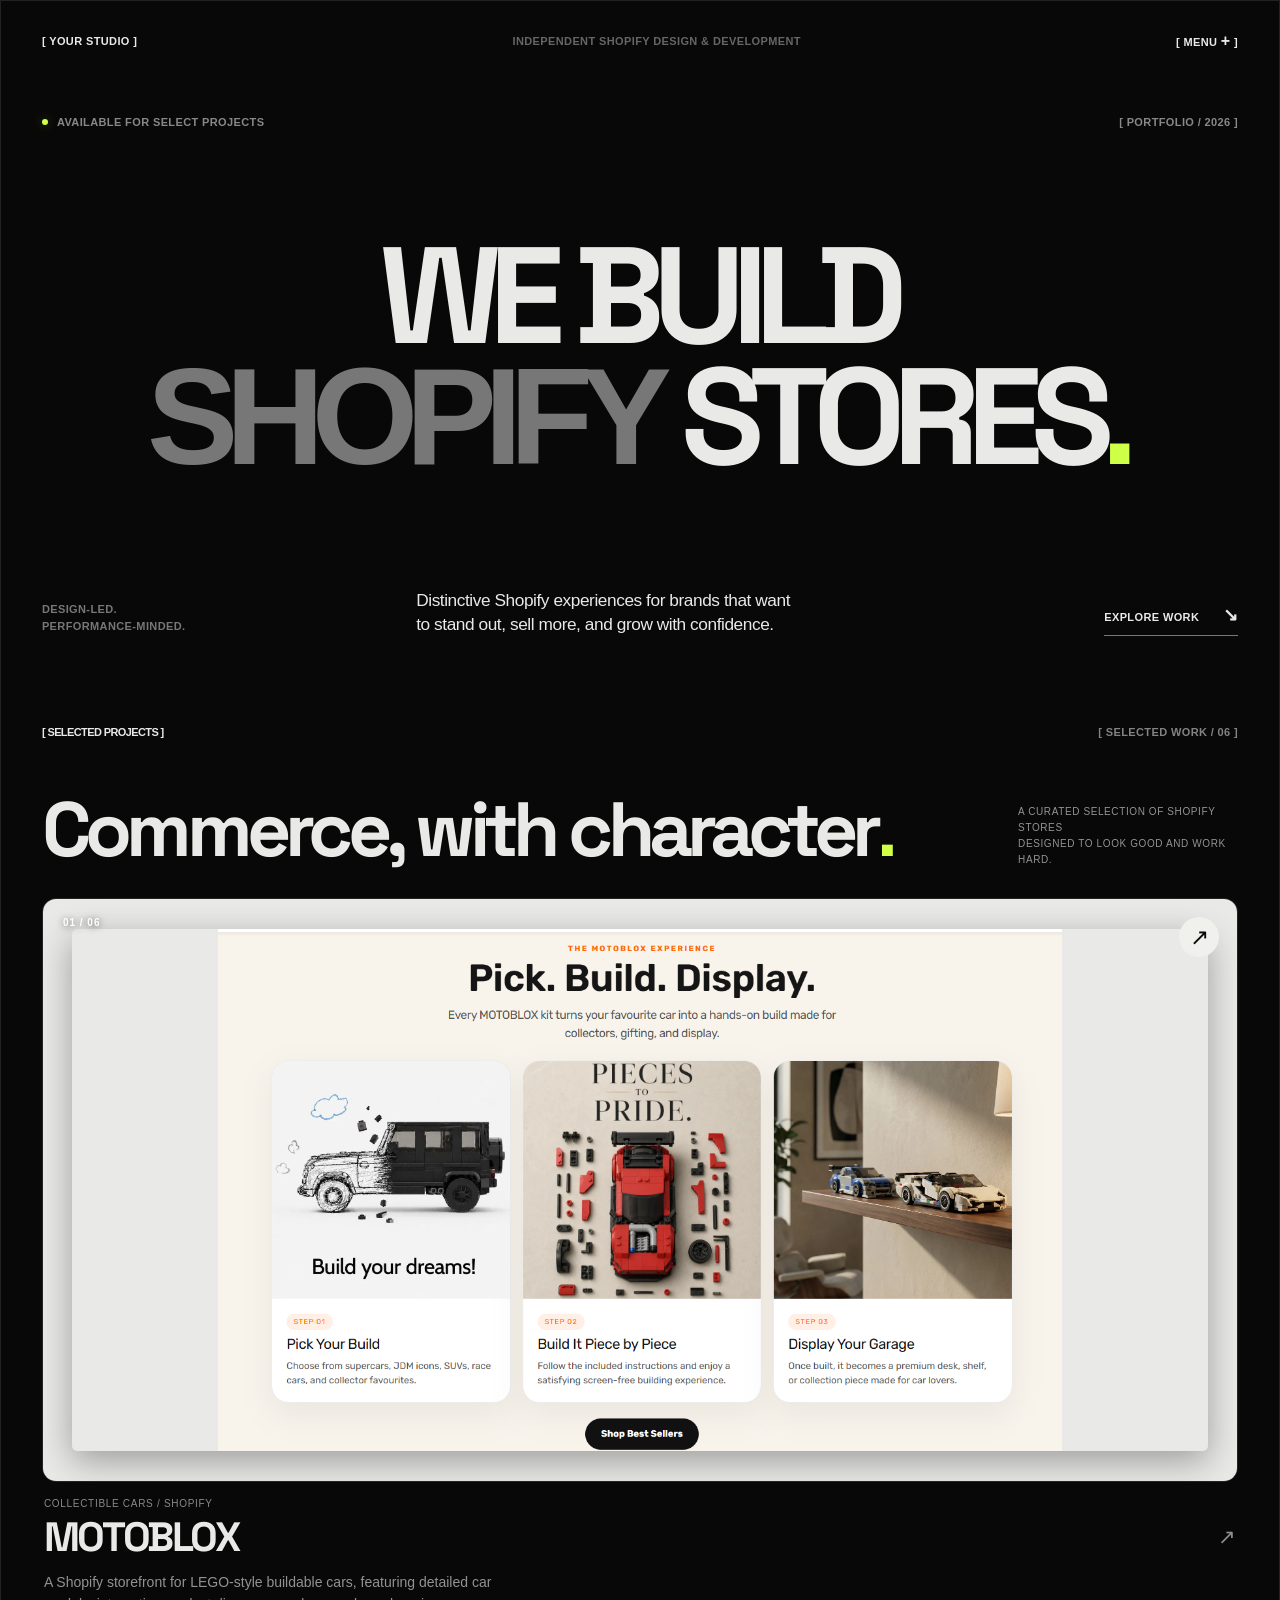
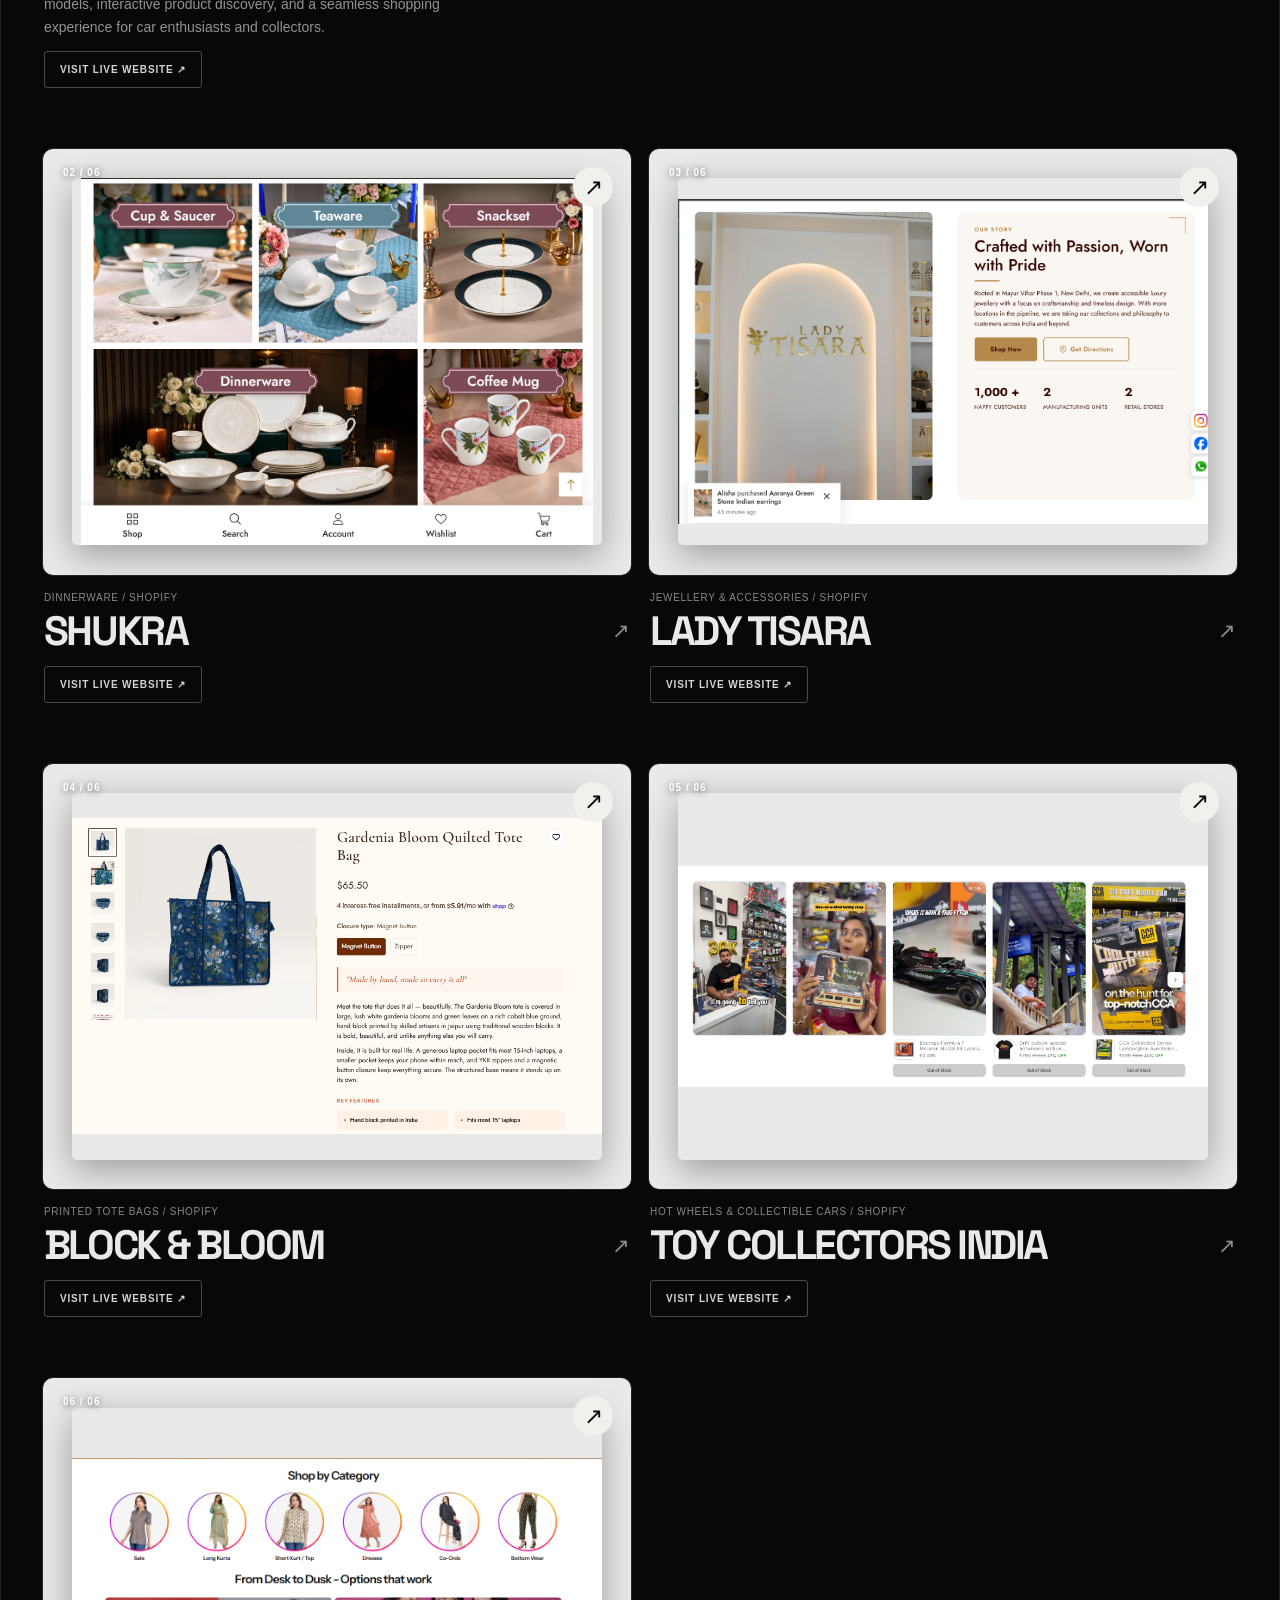
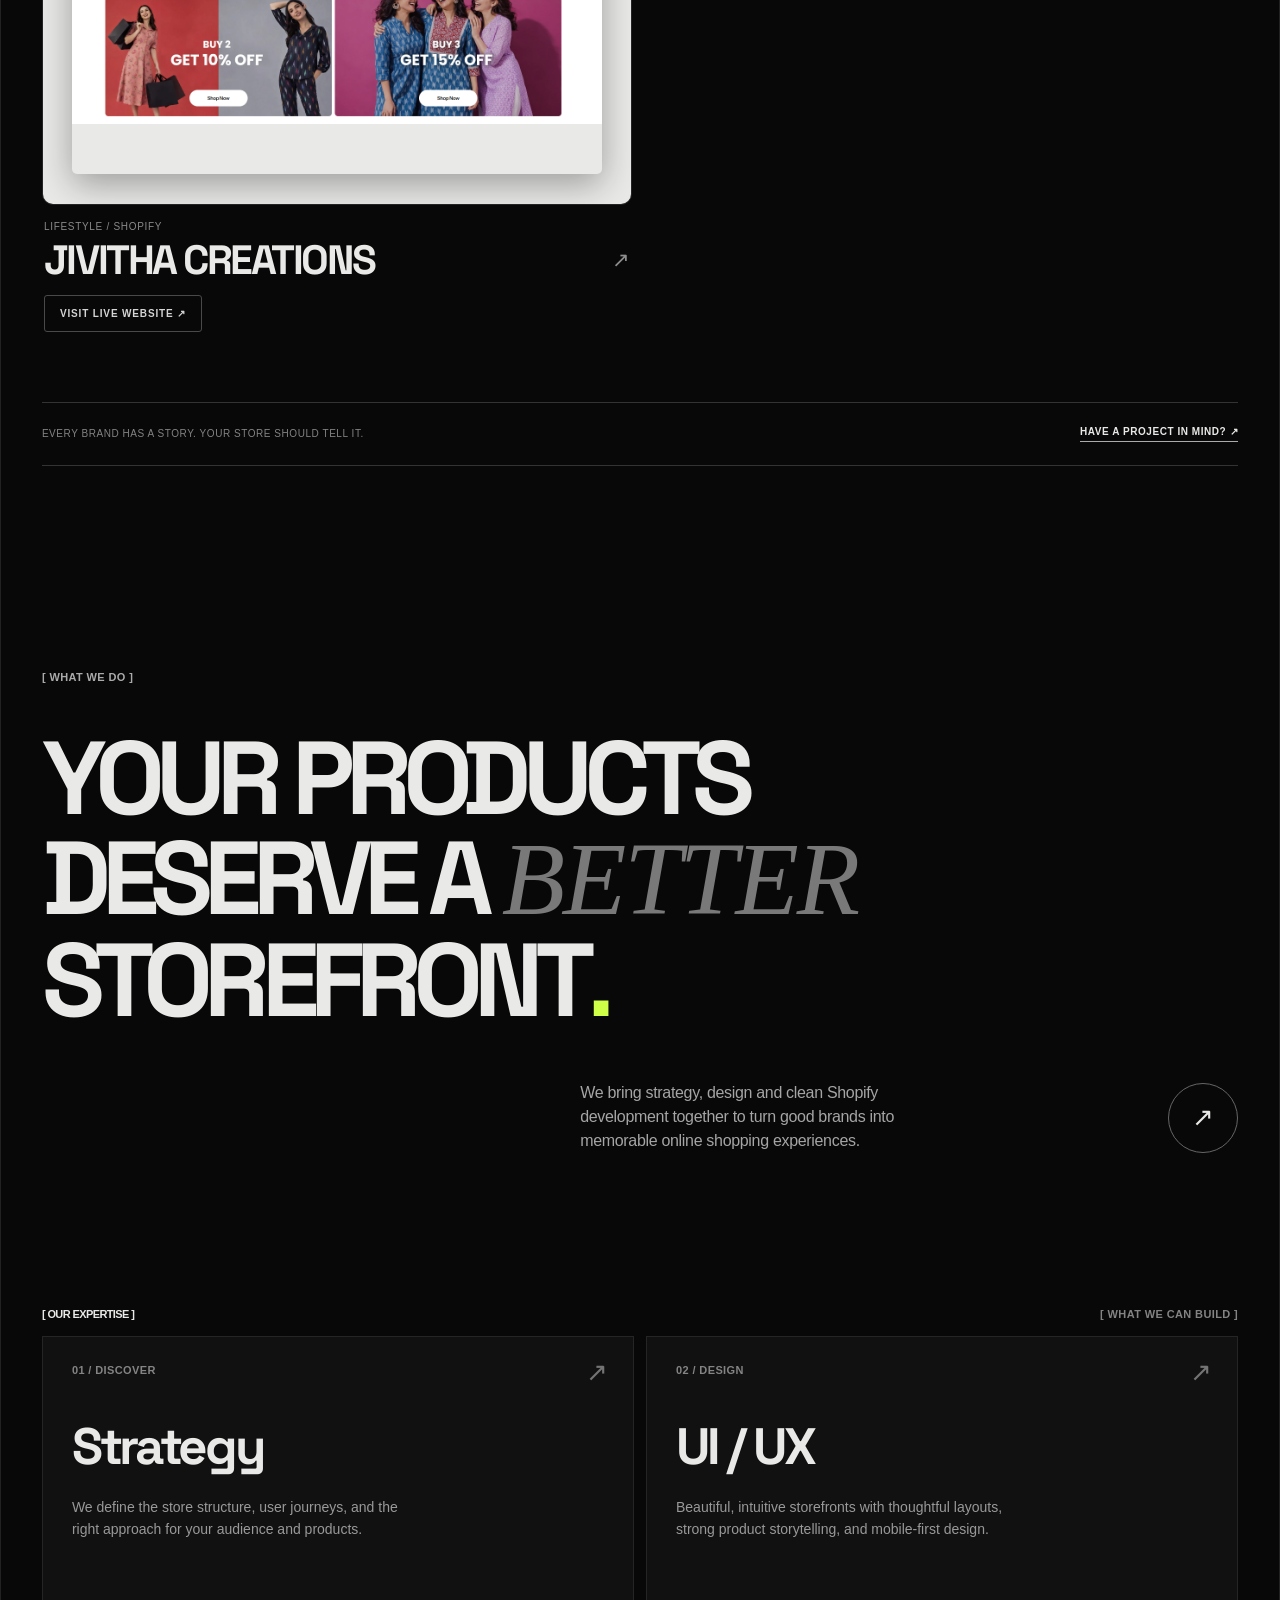
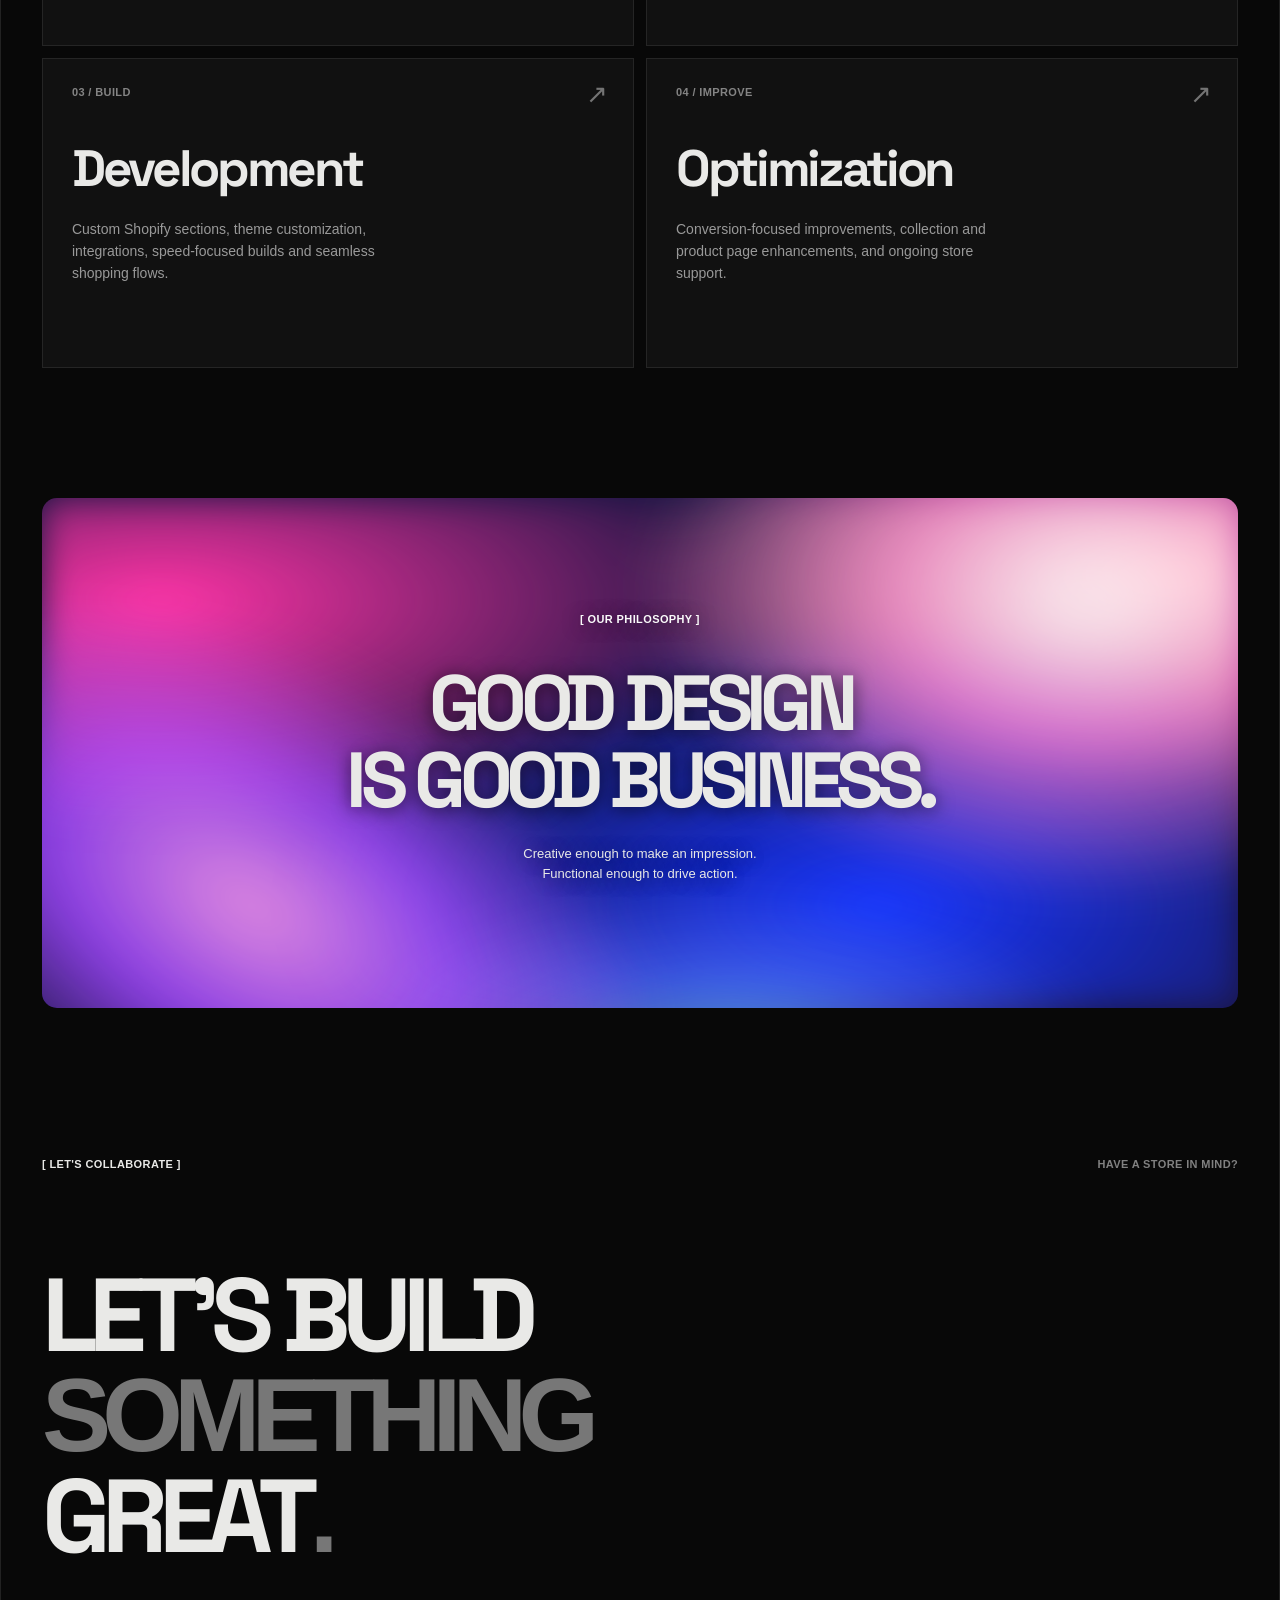
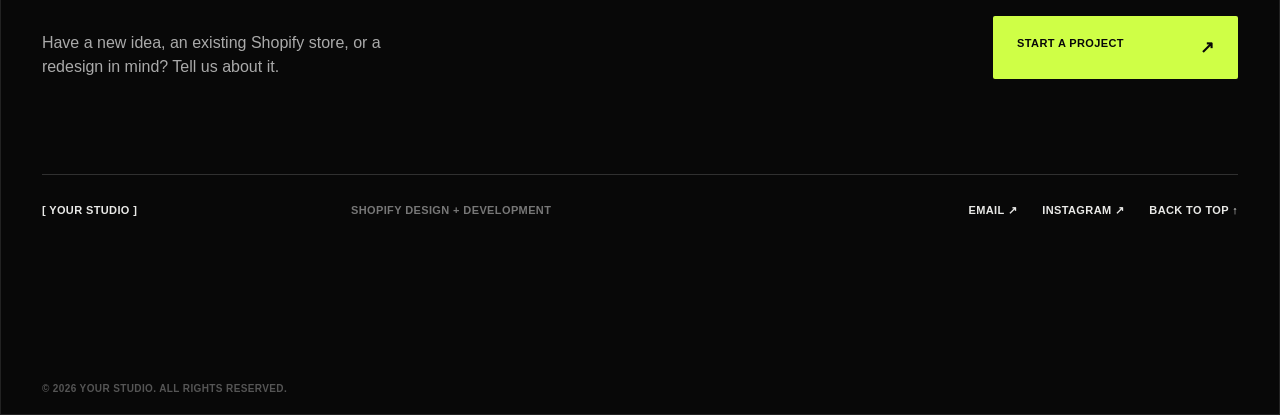
==== commit 90511c00: "Update branding and content in index.html" ====
--- a/index.html
+++ b/index.html
@@ -4,34 +4,38 @@
   <meta charset="UTF-8" />
   <meta name="viewport" content="width=device-width,initial-scale=1" />
   <meta name="theme-color" content="#080808" />
-  <meta name="description" content="Pixel.cartstudio Shopify portfolio — design-led ecommerce stores crafted to convert." />
-  <title>Pixel.cartstudio — Shopify Design & Development</title>
+  <meta name="description" content="Shopify portfolio — beautifully built ecommerce stores, crafted to convert." />
+  <title>YOUR STUDIO — Shopify Design & Development</title>
   <link rel="preconnect" href="https://fonts.googleapis.com">
   <link rel="preconnect" href="https://fonts.gstatic.com" crossorigin>
-  <link href="https://fonts.googleapis.com/css2?family=Manrope:wght@400;500;600;700;800&family=Instrument+Serif:ital@0;1&display=swap" rel="stylesheet">
-  <link rel="stylesheet" href="styles.css?v=3" />
-  <script src="script.js?v=3" defer></script>
+  <link href="https://fonts.googleapis.com/css2?family=DM+Sans:wght@400;500;600;700&family=Space+Grotesk:wght@400;500;600;700&display=swap" rel="stylesheet">
+  <link rel="stylesheet" href="styles.css" />
+  <script src="script.js" defer></script>
 </head>
 <body>
   <div class="site-shell" id="top">
     <header class="topbar">
-      <a class="brand" href="#top" aria-label="Studio home">[ Pixel.cartstudio ]</a>
+      <a class="brand" href="#top" aria-label="Studio home">[ YOUR STUDIO ]</a>
       <span class="topbar-note">INDEPENDENT SHOPIFY DESIGN & DEVELOPMENT</span>
       <button class="menu-button" id="menuToggle" aria-expanded="false" aria-controls="siteMenu">[ MENU <span class="menu-mark">+</span> ]</button>
     </header>
+
     <nav class="menu-panel" id="siteMenu" aria-label="Main menu" inert>
       <a href="#projects">Projects <span>01</span></a>
       <a href="#services">Services <span>02</span></a>
-      <a href="#brands">Brands <span>03</span></a>
-      <a href="#reels">Reels <span>04</span></a>
-      <a href="#approach">Approach <span>05</span></a>
-      <a href="#contact">Contact <span>06</span></a>
+      <a href="#approach">Approach <span>03</span></a>
+      <a href="#contact">Contact <span>04</span></a>
     </nav>
+
     <main>
       <section class="hero" aria-labelledby="heroTitle">
         <div class="hero-brow"><span class="live-dot"></span> AVAILABLE FOR SELECT PROJECTS <span class="hero-index">[ PORTFOLIO / 2026 ]</span></div>
         <h1 id="heroTitle">WE BUILD<br><span>SHOPIFY</span> STORES<span class="period">.</span></h1>
-        <div class="hero-bottom"><span class="tiny-coordinate">DESIGN-LED.<br>PERFORMANCE-MINDED.</span><p>Distinctive Shopify experiences for brands that want to stand out, sell more, and grow with confidence.</p><a href="#projects" class="text-link">EXPLORE WORK <span aria-hidden="true">↘</span></a></div>
+        <div class="hero-bottom">
+          <span class="tiny-coordinate">DESIGN-LED.<br>PERFORMANCE-MINDED.</span>
+          <p>Distinctive Shopify experiences for brands that want to stand out, sell more, and grow with confidence.</p>
+          <a href="#projects" class="text-link">EXPLORE WORK <span aria-hidden="true">↘</span></a>
+        </div>
       </section>
 
       <section class="projects section" id="projects" aria-labelledby="projectTitle">
@@ -41,80 +45,28 @@
         <div class="project-outro"><span>EVERY BRAND HAS A STORY. YOUR STORE SHOULD TELL IT.</span><a href="#contact">HAVE A PROJECT IN MIND? ↗</a></div>
       </section>
 
-      <section class="statement" aria-labelledby="statementTitle"><p class="section-kicker">[ WHAT WE DO ]</p><h2 id="statementTitle">YOUR PRODUCTS<br>DESERVE A <em>BETTER</em><br>STOREFRONT<span class="period">.</span></h2><div class="statement-bottom"><p>We bring strategy, design and clean Shopify development together to turn good brands into memorable online shopping experiences.</p><a href="#contact" class="round-arrow" aria-label="Get in touch">↗</a></div></section>
-
-      <!-- SERVICES -->
-      <section class="pc-services section" id="services" aria-labelledby="servicesTitle">
-        <div class="section-bar"><h2 id="servicesTitle">[ OUR SERVICES ]</h2><span>[ WHAT WE DO / 05 ]</span></div>
-        <div class="pc-services-head"><p>Ideas, built <em>to sell</em><span class="period">.</span></p><span>FROM THE FIRST STRATEGY CALL<br>TO THE FINAL FRAME OF THE REEL.</span></div>
-        <div class="pc-svc-list">
-          <article class="pc-svc">
-            <span class="pc-svc-num">01</span>
-            <h3>Shopify <em>Development</em></h3>
-            <div class="pc-svc-body"><p>Custom themes, sections and integrations — fast, clean storefronts that are easy for your team to manage.</p><ul class="pc-svc-tags"><li>Custom Themes</li><li>Sections</li><li>Speed</li><li>Integrations</li></ul></div>
-            <span class="pc-svc-arrow" aria-hidden="true">↗</span>
-          </article>
-          <article class="pc-svc">
-            <span class="pc-svc-num">02</span>
-            <h3>Creative <em>Strategy</em></h3>
-            <div class="pc-svc-body"><p>Launch plans, campaign ideas and content direction rooted in your audience, your product and your numbers.</p><ul class="pc-svc-tags"><li>Campaigns</li><li>Content Pillars</li><li>Launches</li></ul></div>
-            <span class="pc-svc-arrow" aria-hidden="true">↗</span>
-          </article>
-          <article class="pc-svc">
-            <span class="pc-svc-num">03</span>
-            <h3>Design <em>&amp; Decks</em></h3>
-            <div class="pc-svc-body"><p>Brand visuals, ad creatives, pitch and sales decks that make the right first impression — every time.</p><ul class="pc-svc-tags"><li>Brand Visuals</li><li>Pitch Decks</li><li>Ad Creatives</li></ul></div>
-            <span class="pc-svc-arrow" aria-hidden="true">↗</span>
-          </article>
-          <article class="pc-svc">
-            <span class="pc-svc-num">04</span>
-            <h3>AI Video <em>&amp; Motion</em></h3>
-            <div class="pc-svc-body"><p>AI-powered product films, motion graphics and animated ads made for scroll-heavy feeds.</p><ul class="pc-svc-tags"><li>AI Video</li><li>Motion Graphics</li><li>Animated Ads</li></ul></div>
-            <span class="pc-svc-arrow" aria-hidden="true">↗</span>
-          </article>
-          <article class="pc-svc">
-            <span class="pc-svc-num">05</span>
-            <h3>Brand <em>Storytelling</em></h3>
-            <div class="pc-svc-body"><p>Narrative, voice and copy that turn products into a brand people remember and come back to.</p><ul class="pc-svc-tags"><li>Brand Voice</li><li>Copywriting</li><li>Founder Stories</li></ul></div>
-            <span class="pc-svc-arrow" aria-hidden="true">↗</span>
-          </article>
-        </div>
+      <section class="statement" aria-labelledby="statementTitle">
+        <p class="section-kicker">[ WHAT WE DO ]</p>
+        <h2 id="statementTitle">YOUR PRODUCTS<br>DESERVE A <em>BETTER</em><br>STOREFRONT<span class="period">.</span></h2>
+        <div class="statement-bottom"><p>We bring strategy, design and clean Shopify development together to turn good brands into memorable online shopping experiences.</p><a href="#contact" class="round-arrow" aria-label="Get in touch">↗</a></div>
       </section>
 
-      <!-- BRANDS -->
-      <section class="pc-brands" id="brands" aria-labelledby="brandsTitle">
-        <div class="pc-brands-inner">
-          <div class="section-bar"><h2 id="brandsTitle">[ BRANDS WE'VE WORKED WITH ]</h2><span id="brandCount">[ BRANDS ]</span></div>
-          <div class="pc-services-head"><p>Trusted by brands <em>that care</em><span class="period">.</span></p><span>FOUNDERS AND TEAMS WHO<br>BUILT THEIR STOREFRONTS WITH US.</span></div>
+      <section class="services section" id="services" aria-labelledby="servicesTitle">
+        <div class="section-bar"><h2 id="servicesTitle">[ OUR EXPERTISE ]</h2><span>[ WHAT WE CAN BUILD ]</span></div>
+        <div class="service-grid">
+          <article class="service"><span class="service-num">01 / DISCOVER</span><h3>Strategy</h3><p>We define the store structure, user journeys, and the right approach for your audience and products.</p><span class="service-symbol">↗</span></article>
+          <article class="service"><span class="service-num">02 / DESIGN</span><h3>UI / UX</h3><p>Beautiful, intuitive storefronts with thoughtful layouts, strong product storytelling, and mobile-first design.</p><span class="service-symbol">↗</span></article>
+          <article class="service"><span class="service-num">03 / BUILD</span><h3>Development</h3><p>Custom Shopify sections, theme customization, integrations, speed-focused builds and seamless shopping flows.</p><span class="service-symbol">↗</span></article>
+          <article class="service"><span class="service-num">04 / IMPROVE</span><h3>Optimization</h3><p>Conversion-focused improvements, collection and product page enhancements, and ongoing store support.</p><span class="service-symbol">↗</span></article>
         </div>
-        <div class="pc-marquee" id="brandMarquee">
-          <ul class="pc-marquee-track" id="brandTrack"></ul>
-        </div>
-      </section>
-
-      <!-- REELS -->
-      <section class="pc-reels section" id="reels" aria-labelledby="reelsTitle">
-        <div class="section-bar"><h2 id="reelsTitle">[ REELS WE'VE EDITED ]</h2><span id="reelCount">[ SHORT-FORM VIDEO ]</span></div>
-        <div class="pc-reels-head">
-          <div class="pc-services-head"><p>Edits that <em>stop the scroll</em><span class="period">.</span></p></div>
-          <div class="pc-reels-nav"><button type="button" id="reelPrev" aria-label="Previous reels">←</button><button type="button" id="reelNext" aria-label="Next reels">→</button></div>
-        </div>
-        <div class="pc-reel-rail" id="reelRail"></div>
       </section>
 
       <section class="approach" id="approach" aria-label="Our approach"><div class="ambient-orb orb-one"></div><div class="ambient-orb orb-two"></div><div class="ambient-orb orb-three"></div><div class="approach-inner"><span>[ OUR PHILOSOPHY ]</span><h2>GOOD DESIGN<br>IS GOOD BUSINESS.</h2><p>Creative enough to make an impression.<br>Functional enough to drive action.</p></div></section>
 
       <section class="contact section" id="contact" aria-labelledby="contactTitle"><div class="contact-top"><span>[ LET'S COLLABORATE ]</span><span>HAVE A STORE IN MIND?</span></div><h2 id="contactTitle">LET'S BUILD<br><span>SOMETHING</span><br>GREAT<span class="period">.</span></h2><div class="contact-bottom"><p>Have a new idea, an existing Shopify store, or a redesign in mind? Tell us about it.</p><a class="contact-button" id="emailLink" href="mailto:hello@yourstudio.com?subject=Shopify%20Project%20Enquiry">START A PROJECT <span>↗</span></a></div></section>
     </main>
-    <footer><a href="#top">[ Pixel.cartstudio ]</a><span>SHOPIFY DESIGN + DEVELOPMENT</span><div><a id="footerEmail" href="mailto:hello@yourstudio.com">EMAIL ↗</a><a id="instagramLink" href="https://instagram.com/" target="_blank" rel="noopener noreferrer">INSTAGRAM ↗</a><a href="#top">BACK TO TOP ↑</a></div><small>© <span id="year"></span> PIXEL.CARTSTUDIO. ALL RIGHTS RESERVED.</small></footer>
+    <footer><a href="#top">[ YOUR STUDIO ]</a><span>SHOPIFY DESIGN + DEVELOPMENT</span><div><a id="footerEmail" href="mailto:hello@yourstudio.com">EMAIL ↗</a><a id="instagramLink" href="https://instagram.com/" target="_blank" rel="noopener noreferrer">INSTAGRAM ↗</a><a href="#top">BACK TO TOP ↑</a></div><small>© <span id="year"></span> YOUR STUDIO. ALL RIGHTS RESERVED.</small></footer>
   </div>
-
   <dialog class="project-dialog" id="projectDialog" aria-labelledby="dialogTitle"><button class="dialog-close" id="dialogClose" aria-label="Close project">✕</button><div class="dialog-art" id="dialogArt"></div><div class="dialog-content"><div class="dialog-eyebrow" id="dialogCategory"></div><h2 id="dialogTitle"></h2><p id="dialogDescription"></p><div class="dialog-actions"><a id="dialogVisit" href="#" target="_blank" rel="noopener noreferrer">VISIT WEBSITE ↗</a><span id="dialogServices"></span></div></div></dialog>
-
-  <dialog class="pc-reel-dialog" id="reelDialog" aria-label="Reel player">
-    <button class="dialog-close pc-reel-close" id="reelClose" aria-label="Close reel">✕</button>
-    <video id="reelPlayer" controls playsinline></video>
-    <div class="pc-reel-caption"><span id="reelCaption"></span><a id="reelLink" href="#" target="_blank" rel="noopener noreferrer" hidden>VIEW ON INSTAGRAM ↗</a></div>
-  </dialog>
 </body>
 </html>
--- a/styles.css
+++ b/styles.css
@@ -1,155 +1,56 @@
 :root{--bg:#080808;--panel:#101010;--ink:#e9e9e7;--muted:#909090;--line:#292929;--accent:#cfff46}*{box-sizing:border-box}html{scroll-behavior:smooth}body{margin:0;background:#000;color:var(--ink);font-family:'DM Sans',Arial,sans-serif;-webkit-font-smoothing:antialiased}body.menu-open,body.modal-open{overflow:hidden}a{color:inherit;text-decoration:none}button{font:inherit}::selection{background:var(--accent);color:#000}.site-shell{background:var(--bg);max-width:1600px;margin:auto;min-height:100vh;border:1px solid #222;position:relative;overflow:hidden}.topbar{height:80px;padding:0 3.2%;display:flex;align-items:center;justify-content:space-between;position:relative;z-index:15}.brand,.topbar-note,.menu-button,.section-bar,.section-kicker,.service-num,.hero-brow,.tiny-coordinate,.text-link,.contact-top,.contact-button,.project-disclaimer,.project-caption,.dialog-eyebrow,footer,.approach-inner>span{font-size:11px;letter-spacing:.035em;font-weight:600}.topbar-note{color:#666}.menu-button{color:var(--ink);background:none;border:0;cursor:pointer;padding:14px 0}.menu-mark{font-size:16px;display:inline-block;transition:transform .3s}.menu-open .menu-mark{transform:rotate(45deg)}.menu-panel{position:absolute;right:3%;top:70px;width:min(430px,94%);background:#1a1a1a;border:1px solid #424242;border-radius:14px;padding:18px 27px;z-index:14;box-shadow:0 25px 60px #0009}.menu-panel:not(.visible){display:none}.menu-panel a{display:flex;justify-content:space-between;border-bottom:1px solid #353535;font-family:'Space Grotesk',sans-serif;font-size:32px;font-weight:700;letter-spacing:-.06em;padding:16px 0}.menu-panel a:last-child{border:0}.menu-panel a span{font-size:11px;letter-spacing:0;color:#999}.menu-panel a:hover{color:var(--accent)}.hero{min-height:620px;padding:35px 3.2% 65px;display:flex;flex-direction:column;justify-content:space-between}.hero-brow{display:flex;align-items:center;gap:9px;color:#888}.live-dot{background:var(--accent);width:6px;height:6px;display:inline-block;border-radius:50%;box-shadow:0 0 12px #cfff4655}.hero-index{margin-left:auto}.hero h1{font-family:'Space Grotesk',sans-serif;font-size:clamp(68px,10.7vw,168px);font-weight:700;line-height:.88;letter-spacing:-.093em;text-align:center;margin:56px 0 58px;padding-right:.05em}.hero h1>span:not(.period){color:#777}.period{color:var(--accent)}.hero-bottom{display:grid;grid-template-columns:1fr 1.3fr 1fr;align-items:end;gap:30px}.tiny-coordinate{line-height:1.6;color:#777}.hero-bottom p{font-size:clamp(15px,1.35vw,19px);line-height:1.4;letter-spacing:-.025em;max-width:390px;margin:0}.text-link{justify-self:end;border-bottom:1px solid #777;padding-bottom:9px}.text-link span{margin-left:20px;font-size:18px}.section{padding:25px 3.2% 100px}.section-bar{display:flex;align-items:center;justify-content:space-between;padding:0 0 16px}.section-bar h2{font:inherit;margin:0}.section-bar span{color:#838383}.project-grid{display:grid;grid-template-columns:repeat(3,minmax(0,1fr));gap:12px}.project-card{min-width:0;cursor:pointer}.project-button{display:block;background:#191919;border:0;padding:0;width:100%;color:#fff;text-align:left;cursor:pointer;border-radius:14px;overflow:hidden;position:relative;aspect-ratio:1/1.06;isolation:isolate}.project-art{position:absolute;inset:0;overflow:hidden;transition:transform .6s cubic-bezier(.2,.7,.2,1)}.project-button:hover .project-art{transform:scale(1.055)}.project-art:after{content:'';inset:0;position:absolute;background:linear-gradient(180deg,transparent 60%,#0008)}.project-art img{width:100%;height:100%;object-fit:cover;display:block}.project-label{position:absolute;bottom:16px;left:18px;right:18px;display:flex;justify-content:space-between;align-items:end;z-index:2;font-weight:700;font-size:clamp(12px,1.2vw,16px);letter-spacing:-.03em}.project-label i{font-style:normal;font-size:20px;opacity:0;transform:translate(-4px,4px);transition:.2s}.project-button:hover .project-label i{opacity:1;transform:none}.project-disclaimer{color:#6e6e6e;margin:16px 0 0;font-weight:400;line-height:1.5}.statement{padding:105px 3.2% 130px;position:relative}.section-kicker{color:#aaa;margin:0 0 45px}.statement h2,.contact h2{font-family:'Space Grotesk',sans-serif;line-height:.97;font-size:clamp(49px,8.1vw,124px);letter-spacing:-.085em;margin:0}.statement h2 em{font-style:normal;color:#797979}.statement-bottom{display:flex;justify-content:space-between;align-items:end;margin-top:50px;margin-left:45%}.statement-bottom p{line-height:1.5;letter-spacing:-.02em;max-width:330px;margin:0;color:#a5a5a5}.round-arrow{width:70px;height:70px;border:1px solid #666;border-radius:50%;display:grid;place-items:center;font-size:26px;transition:.2s}.round-arrow:hover{background:var(--accent);color:#000;border-color:var(--accent)}.services{padding-bottom:110px}.service-grid{display:grid;grid-template-columns:repeat(2,1fr);gap:12px}.service{background:#111;border:1px solid #252525;min-height:310px;padding:27px 29px;position:relative;display:flex;flex-direction:column;transition:background .3s}.service:hover{background:#181818}.service-num{color:#848484}.service h3{font-family:'Space Grotesk',sans-serif;letter-spacing:-.065em;font-size:clamp(36px,4vw,65px);margin:38px 0 17px}.service p{font-size:14px;line-height:1.6;color:#999;max-width:340px;margin:0}.service-symbol{position:absolute;top:20px;right:25px;color:#747474;font-size:26px}.approach{height:510px;margin:20px 3.2% 70px;border-radius:15px;position:relative;overflow:hidden;background:#1a1543;display:grid;place-items:center;isolation:isolate}.approach:before{content:'';position:absolute;inset:0;background:radial-gradient(ellipse at 10% 20%,#ff34a5 0,transparent 40%),radial-gradient(ellipse at 70% 80%,#1635ff 0,transparent 50%),radial-gradient(ellipse at 95% 15%,#ff9e93 0,transparent 35%);filter:blur(17px);z-index:-2}.ambient-orb{position:absolute;border-radius:50%;filter:blur(22px);opacity:.86;mix-blend-mode:screen;animation:float 9s ease-in-out infinite alternate}.orb-one{width:75%;height:100%;left:-20%;top:30%;background:radial-gradient(ellipse at center,#ef86f7 5%,#9234fc 35%,transparent 71%);transform:rotate(30deg)}.orb-two{width:75%;height:120%;right:-25%;top:-40%;background:radial-gradient(ellipse at center,#ffe0f3 5%,#ed5ba8 30%,transparent 70%);animation-delay:-4s}.orb-three{width:65%;height:75%;right:10%;bottom:-50%;background:radial-gradient(ellipse,#54bcff 0,#2731a7 40%,transparent 70%);animation-delay:-2s}@keyframes float{to{transform:translate(8%,-6%) rotate(12deg)}}.approach-inner{text-align:center;z-index:1;text-shadow:0 2px 18px #0009}.approach-inner>span{color:#fafafa}.approach-inner h2{font-family:'Space Grotesk',sans-serif;font-size:clamp(36px,6.1vw,90px);line-height:.99;letter-spacing:-.085em;margin:38px 0 25px}.approach-inner p{font-size:13px;line-height:1.5}.contact{padding-top:80px;padding-bottom:95px}.contact-top{display:flex;justify-content:space-between;margin-bottom:95px}.contact-top span:last-child{color:#818181}.contact h2 span{color:#777}.contact-bottom{margin-top:50px;display:flex;justify-content:space-between;align-items:end;gap:20px}.contact-bottom p{font-size:16px;line-height:1.5;max-width:340px;color:#aaa;margin:0}.contact-button{padding:21px 24px;border-radius:2px;background:var(--accent);color:#080808;display:flex;justify-content:space-between;min-width:245px;gap:60px;transition:background .2s}.contact-button:hover{background:#e4ffa1}.contact-button span{font-size:17px}footer{margin:0 3.2%;border-top:1px solid #303030;min-height:240px;padding:29px 0 20px;display:grid;grid-template-columns:1fr 1fr 2fr;align-items:start;gap:20px}footer>span{color:#777}footer>div{display:flex;gap:25px;justify-content:flex-end}footer a:hover{color:var(--accent)}footer small{color:#555;grid-column:1/-1;align-self:end;font-size:10px}.project-dialog{border:1px solid #444;border-radius:15px;padding:0;background:#151515;color:#eee;width:min(900px,calc(100% - 28px));max-height:90vh;overflow:auto;box-shadow:0 25px 100px #000d}.project-dialog::backdrop{background:#000c;backdrop-filter:blur(8px)}.dialog-close{position:absolute;top:16px;right:16px;z-index:3;background:#141414;color:#fff;border:1px solid #555;border-radius:50%;width:40px;height:40px;cursor:pointer}.dialog-art{height:360px;overflow:hidden}.dialog-art img{width:100%;height:100%;object-fit:cover}.dialog-content{padding:28px 36px 38px}.dialog-eyebrow{color:#aaa}.dialog-content h2{font-size:clamp(35px,5vw,65px);font-family:'Space Grotesk';letter-spacing:-.06em;margin:13px 0}.dialog-content p{color:#aaa;font-size:16px;line-height:1.55;max-width:590px}.dialog-actions{display:flex;justify-content:space-between;align-items:center;gap:20px;flex-wrap:wrap;margin-top:30px;font-size:12px}.dialog-actions a{background:var(--accent);color:#080808;padding:17px 20px;font-weight:700}.dialog-actions a[hidden]{display:none}.dialog-actions span{color:#999}@media(max-width:850px){.topbar-note{display:none}.hero{min-height:530px}.hero h1{font-size:clamp(55px,11vw,96px)}.hero-bottom{grid-template-columns:1fr 1fr}.hero-bottom .tiny-coordinate{display:none}.project-grid{grid-template-columns:repeat(2,1fr)}.statement-bottom{margin-left:30%}.service{min-height:275px}footer{grid-template-columns:1fr 1fr}footer>span{display:none}footer>div{justify-content:flex-end}}@media(max-width:560px){.site-shell{border:0}.topbar{height:68px;padding:0 20px}.brand,.menu-button{font-size:10px}.hero{min-height:510px;padding:25px 20px 48px}.hero-brow{font-size:9px}.hero-index{display:none}.hero h1{font-size:clamp(47px,13.4vw,76px);text-align:left;line-height:.96;letter-spacing:-.092em;margin:65px 0 80px}.hero-bottom{grid-template-columns:1fr;gap:24px}.hero-bottom p{max-width:295px}.text-link{justify-self:start}.section{padding:25px 20px 75px}.section-bar{font-size:10px}.project-grid{gap:10px}.project-button{aspect-ratio: .79;border-radius:9px}.project-label{font-size:11px;left:10px;bottom:12px;right:10px}.project-label i{display:none}.project-disclaimer{font-size:10px}.statement{padding:70px 20px 90px}.section-kicker{margin-bottom:30px}.statement h2,.contact h2{font-size:clamp(41px,10.4vw,65px)}.statement-bottom{margin:36px 0 0;gap:14px}.statement-bottom p{font-size:13px;max-width:225px}.round-arrow{width:53px;height:53px;flex-shrink:0}.service-grid{grid-template-columns:1fr;gap:9px}.service{min-height:225px;padding:22px}.service h3{margin:30px 0 8px}.service p{font-size:13px}.approach{height:390px;margin:8px 20px 55px}.approach-inner h2{font-size:clamp(38px,10vw,58px)}.contact-top{margin-bottom:65px;font-size:10px}.contact-bottom{align-items:stretch;flex-direction:column;gap:28px}.contact-bottom p{font-size:14px}.contact-button{align-self:start}footer{margin:0 20px;grid-template-columns:1fr;min-height:200px}footer>div{justify-content:flex-start;gap:16px;flex-wrap:wrap}footer small{grid-column:1}.dialog-art{height:220px}.dialog-content{padding:24px}.dialog-actions{align-items:flex-start;flex-direction:column}}@media(prefers-reduced-motion:reduce){*,*:before,*:after{animation-duration:.01ms!important;scroll-behavior:auto!important;transition-duration:.01ms!important}}
 
 
-
-
-
-
-
 /* PREMIUM WORK GALLERY — all other website sections stay unchanged */
 
-
-
 .work-heading{display:flex;align-items:end;justify-content:space-between;gap:28px;margin:36px 0 30px}
-
-
-
 .work-heading p{font-family:'Space Grotesk',sans-serif;font-size:clamp(39px,6vw,88px);letter-spacing:-.075em;line-height:1.02;margin:0;font-weight:700}
-
-
-
 .work-heading>span{font-size:10px;line-height:1.6;letter-spacing:.06em;color:#939393;max-width:220px}
-
-
-
 .projects .project-grid{grid-template-columns:repeat(2,minmax(0,1fr));gap:60px 16px}
-
-
-
 .projects .project-card{min-width:0;cursor:default}
-
-
-
 .projects .project-featured{grid-column:1/-1}
-
-
-
 .projects .project-button{aspect-ratio:1.38;border:1px solid #242424;border-radius:11px;background:#191919}
-
-
-
 .projects .project-featured .project-button{aspect-ratio:2.05;border-radius:14px}
-
-
-
 .projects .project-art:after{background:linear-gradient(180deg,#0004,transparent 30%,transparent 60%,#0005)}
-
-
-
 .projects .project-art img{transition:filter .6s;object-position:center}
-
-
-
 .projects .project-button:hover .project-art img{filter:saturate(1.15)}
-
-
-
 .project-marker{position:absolute;top:18px;left:20px;z-index:2;font-size:10px;font-weight:700;letter-spacing:.1em;color:#fff;text-shadow:0 1px 7px #0009}
-
-
-
 .project-open{position:absolute;right:18px;top:18px;width:40px;height:40px;background:#f0f0ed;color:#0a0a0a;border-radius:50%;display:grid;place-items:center;font-size:23px;z-index:2;transform:rotate(0);transition:transform .3s,background .3s}
-
-
-
 .project-button:hover .project-open{transform:rotate(45deg);background:var(--accent)}
-
-
-
 .project-overlay{position:absolute;left:50%;top:50%;transform:translate(-50%,-36%);padding:14px 20px;border-radius:50px;background:#e9e9e8;color:#0b0b0b;font-size:10px;font-weight:700;letter-spacing:.08em;white-space:nowrap;opacity:0;transition:transform .35s,opacity .35s;z-index:2;pointer-events:none}
-
-
-
 .project-button:hover .project-overlay{opacity:1;transform:translate(-50%,-50%)}
-
-
-
 .project-info{padding:16px 2px 0}
-
-
-
 .project-meta{font-size:10px;color:#898989;letter-spacing:.07em;margin-bottom:7px}
-
-
-
 .project-title-row{display:flex;align-items:center;justify-content:space-between;gap:14px}
-
-
-
 .project-title-row h3{font-family:'Space Grotesk',sans-serif;font-size:clamp(25px,3.2vw,45px);letter-spacing:-.06em;line-height:1.05;margin:0}
-
-
-
 .project-title-row span{font-size:21px;color:#8d8d8d}
-
-
-
 .project-feature-text{color:#929292;font-size:14px;line-height:1.6;max-width:450px;margin:12px 0 0}
-
-
-
 .project-outro{margin-top:70px;padding:23px 0;border-top:1px solid #333;border-bottom:1px solid #333;display:flex;justify-content:space-between;align-items:center;gap:20px;font-size:10px;letter-spacing:.055em}
-
-
-
 .project-outro span{color:#838383}.project-outro a{font-weight:700;border-bottom:1px solid #aaa;padding-bottom:4px;white-space:nowrap}.project-outro a:hover{color:var(--accent);border-color:var(--accent)}
-
-
-
 @media(max-width:850px){.projects .project-grid{gap:38px 13px}.work-heading>span{max-width:175px}.projects .project-featured .project-button{aspect-ratio:1.65}}
-
-
-
 @media(max-width:560px){.work-heading{align-items:start;flex-direction:column;gap:12px;margin:23px 0}.work-heading p{font-size:clamp(39px,10vw,54px)}.work-heading>span{font-size:9px;max-width:none}.projects .project-grid{grid-template-columns:1fr;gap:34px}.projects .project-featured{grid-column:auto}.projects .project-button,.projects .project-featured .project-button{aspect-ratio:1.12;border-radius:10px}.project-marker{top:13px;left:13px}.project-open{top:12px;right:12px;width:34px;height:34px;font-size:19px}.project-overlay{display:none}.project-title-row h3{font-size:29px}.project-info{padding-top:13px}.project-outro{margin-top:40px;align-items:start;flex-direction:column;line-height:1.5}}
 
 
-
 /* ---------- IMAGE-SAFE PREMIUM PROJECT SHOWCASE ---------- */
 
 .projects .project-button,.projects .project-featured .project-button{background:#151515;}
-
 .projects .project-art{inset:0;display:flex;justify-content:center;align-items:center;padding:clamp(12px,2.3vw,32px);overflow:hidden;transform:none!important}
-
 .projects .project-art:after{display:none}
-
 .projects .project-art img{width:100%;height:100%;object-fit:contain!important;object-position:center!important;border-radius:5px;filter:none!important;transform:none!important;box-shadow:0 10px 35px #0005}
-
 .projects .project-button:hover .project-art img{transform:scale(1.015)!important;transition:transform .45s ease}
-
 .project-art .image-missing{color:#dadada;font-size:12px;letter-spacing:.09em;text-align:center;line-height:1.65;padding:26px}
-
 .project-card{position:relative}
-
 .project-external{display:inline-flex;align-items:center;justify-content:space-between;gap:14px;margin-top:13px;color:#d4d4d4;font-size:10px;letter-spacing:.085em;font-weight:700;border:1px solid #494949;border-radius:3px;padding:12px 15px;transition:.2s}
-
 .project-external:hover{background:var(--accent);color:#080808;border-color:var(--accent)}
-
 .project-open{pointer-events:none}
-
 .project-marker{pointer-events:none}
 
 /* Full screenshot shown in the modal without chopping the top, middle or bottom. */
-
 .project-dialog{width:min(1120px,calc(100% - 28px));max-height:94vh}
-
 .dialog-art{height:auto;min-height:240px;max-height:68vh;display:flex;align-items:flex-start;justify-content:center;overflow:auto;background:#0c0c0c;padding:24px}
-
 .dialog-art img{display:block;width:auto;max-width:100%;height:auto;max-height:none;object-fit:contain!important;object-position:top center}
-
 .dialog-art .image-missing{padding:70px 20px;color:#aaa}
-
 .project-dialog .dialog-content{position:relative;background:#151515}
-
 @media(max-width:560px){.projects .project-art{padding:12px}.project-external{width:100%;margin-top:10px}.dialog-art{max-height:60vh;padding:12px}.dialog-art img{width:100%;height:auto}}
 
 /* ============================================================
@@ -250,3 +151,97 @@
   font-style: italic;
   letter-spacing: -0.02em;
 }
+
+
+/* ============================================================
+   NEW SECTIONS: BRANDS · REELS · SERVICES
+   Headings reuse .work-heading so they match "Commerce, with character."
+   ============================================================ */
+
+.pc-dim{color:#6f6f6f}
+
+/* ---------- BRANDS STRIP (right after hero) ---------- */
+.pc-brands{padding:10px 0 90px}
+.pc-brands-inner{padding:0 3.2%}
+.pc-marquee{--per:8;container-type:inline-size;overflow:hidden;border-top:1px solid var(--line);border-bottom:1px solid var(--line);-webkit-mask-image:linear-gradient(90deg,transparent,#000 7%,#000 93%,transparent);mask-image:linear-gradient(90deg,transparent,#000 7%,#000 93%,transparent)}
+.pc-marquee-track{display:flex;width:max-content;margin:0;padding:0;list-style:none;animation:pc-marquee var(--pc-duration,40s) linear infinite}
+.pc-marquee:hover .pc-marquee-track{animation-play-state:paused}
+.pc-brand{flex:0 0 calc(100cqw / var(--per));height:clamp(88px,8vw,128px);display:grid;place-items:center;padding:0 clamp(14px,1.8vw,30px);border-right:1px solid var(--line)}
+.pc-brand img{display:block;max-width:100%;max-height:44%;object-fit:contain;filter:brightness(0) invert(1);opacity:.5;transition:opacity .3s,transform .3s}
+.pc-brand.keep-color img{filter:none;opacity:.8}
+.pc-brand:hover img{opacity:1;transform:scale(1.06)}
+.pc-brand-name{font-size:clamp(13px,1.15vw,17px);font-weight:800;letter-spacing:-.02em;line-height:1.15;text-align:center;text-transform:uppercase;color:#7d7d7d;transition:color .3s}
+.pc-brand:hover .pc-brand-name{color:var(--ink)}
+@keyframes pc-marquee{to{transform:translateX(-50%)}}
+
+/* ---------- REELS (after projects) ---------- */
+.pc-reels{padding-top:90px;padding-bottom:40px}
+.pc-reels-head{align-items:end}
+.pc-reels-nav{display:flex;gap:8px;flex-shrink:0}
+.pc-reels-nav button{width:52px;height:52px;border-radius:50%;border:1px solid #444;background:none;color:var(--ink);font-size:18px;cursor:pointer;transition:background .3s,color .3s,border-color .3s,opacity .3s}
+.pc-reels-nav button:hover:not(:disabled){background:var(--accent);color:#080808;border-color:var(--accent)}
+.pc-reels-nav button:disabled{opacity:.3;cursor:default}
+.pc-reel-rail{display:grid;grid-auto-flow:column;grid-auto-columns:calc((100% - 48px) / 4.3);gap:16px;overflow-x:auto;scroll-snap-type:x mandatory;scrollbar-width:none;overscroll-behavior-x:contain}
+.pc-reel-rail::-webkit-scrollbar{display:none}
+.pc-reel{scroll-snap-align:start;position:relative;aspect-ratio:9/16;border-radius:11px;overflow:hidden;background:#151515;border:1px solid #242424;padding:0;color:#fff;text-align:left;cursor:pointer;isolation:isolate}
+.pc-reel video{position:absolute;inset:0;width:100%;height:100%;object-fit:cover;display:block;transition:transform .7s cubic-bezier(.2,.7,.2,1)}
+.pc-reel:hover video{transform:scale(1.05)}
+.pc-reel:after{content:'';position:absolute;inset:0;background:linear-gradient(180deg,#0007 0,transparent 22%,transparent 52%,#000d);z-index:1;pointer-events:none}
+.pc-reel-index{position:absolute;top:18px;left:18px;z-index:2;font-size:10px;font-weight:700;letter-spacing:.1em}
+.pc-reel-play{position:absolute;top:14px;right:14px;z-index:2;width:36px;height:36px;border-radius:50%;background:#f0f0ed;color:#0a0a0a;display:grid;place-items:center;font-size:10px;padding-left:2px;transition:background .3s,transform .3s}
+.pc-reel:hover .pc-reel-play{background:var(--accent);transform:scale(1.1)}
+.pc-reel-info{position:absolute;left:18px;right:18px;bottom:18px;z-index:2;display:flex;flex-direction:column;gap:7px}
+.pc-reel-info small{font-size:10px;font-weight:700;letter-spacing:.07em;color:#c9c9c9;text-transform:uppercase}
+.pc-reel-info strong{font-size:clamp(18px,1.6vw,24px);font-weight:700;letter-spacing:-.05em;line-height:1.08}
+.pc-reel-missing{position:absolute;inset:0;display:grid;place-items:center;padding:24px;text-align:center;font-size:11px;letter-spacing:.08em;line-height:1.6;color:#999}
+
+/* Reel player popup */
+.pc-reel-dialog{border:0;padding:0;background:transparent;color:#fff;overflow:visible;max-width:none;max-height:none}
+.pc-reel-dialog::backdrop{background:#000d;backdrop-filter:blur(10px)}
+.pc-reel-dialog video{display:block;height:min(82vh,800px);height:min(82dvh,800px);aspect-ratio:9/16;max-width:92vw;object-fit:cover;border-radius:14px;background:#000}
+.pc-reel-close{position:fixed;top:18px;right:18px}
+.pc-reel-caption{display:flex;justify-content:space-between;align-items:center;gap:16px;margin-top:14px;font-size:11px;font-weight:700;letter-spacing:.06em;text-transform:uppercase;color:#bbb}
+.pc-reel-caption a{color:var(--accent);white-space:nowrap}
+.pc-reel-caption a[hidden]{display:none}
+
+/* ---------- SERVICES (cards grid: 2 wide + 3) ---------- */
+.pc-services{padding-bottom:110px}
+.pc-svc-grid{display:grid;grid-template-columns:repeat(6,minmax(0,1fr));gap:12px}
+.pc-svc-card{grid-column:span 2;background:#111;border:1px solid #252525;min-height:330px;padding:27px 29px;display:flex;flex-direction:column;transition:background .3s,border-color .3s}
+.pc-svc-card.pc-svc-wide{grid-column:span 3;min-height:360px}
+.pc-svc-card:hover{background:#181818;border-color:#353535}
+.pc-svc-top{display:flex;justify-content:space-between;align-items:center;gap:12px}
+.pc-svc-num{font-size:11px;font-weight:600;letter-spacing:.035em;color:#848484}
+.pc-svc-arrow{width:44px;height:44px;border:1px solid #444;border-radius:50%;display:grid;place-items:center;font-size:19px;color:#bdbdbd;flex-shrink:0;transition:transform .35s,background .3s,color .3s,border-color .3s}
+.pc-svc-card:hover .pc-svc-arrow{transform:rotate(45deg);background:var(--accent);color:#080808;border-color:var(--accent)}
+.pc-svc-card h3{font-size:clamp(30px,3.3vw,52px);line-height:1;letter-spacing:-.065em;margin:auto 0 14px;padding-top:48px}
+.pc-svc-card p{font-size:14px;line-height:1.6;color:#999;max-width:400px;margin:0 0 18px}
+.pc-svc-tags{list-style:none;margin:0;padding:0;display:flex;flex-wrap:wrap;gap:6px}
+.pc-svc-tags li{font-size:10px;font-weight:600;letter-spacing:.06em;color:#bdbdbd;border:1px solid #333;border-radius:40px;padding:6px 11px;text-transform:uppercase}
+
+/* ---------- RESPONSIVE ---------- */
+@media(max-width:850px){
+  .pc-marquee{--per:5}
+  .pc-reel-rail{grid-auto-columns:calc((100% - 32px) / 2.6)}
+  .pc-svc-grid{grid-template-columns:repeat(2,minmax(0,1fr))}
+  .pc-svc-card,.pc-svc-card.pc-svc-wide{grid-column:span 1;min-height:290px}
+  .pc-svc-card:last-child{grid-column:1/-1}
+}
+@media(max-width:560px){
+  .pc-brands{padding-bottom:60px}
+  .pc-brands-inner{padding:0 20px}
+  .pc-marquee{--per:3}
+  .pc-brand{height:76px}
+  .pc-reels{padding-top:60px}
+  .pc-reels-nav{display:none}
+  .pc-reel-rail{grid-auto-columns:68%;gap:10px}
+  .pc-reel-close{top:12px;right:12px}
+  .pc-svc-grid{grid-template-columns:1fr;gap:9px}
+  .pc-svc-card,.pc-svc-card.pc-svc-wide,.pc-svc-card:last-child{grid-column:auto;min-height:250px;padding:22px}
+  .pc-svc-card h3{font-size:clamp(30px,8.5vw,40px);padding-top:36px}
+  .pc-svc-card p{font-size:13px}
+}
+@media(prefers-reduced-motion:reduce){
+  .pc-marquee-track{animation:none!important}
+  .pc-marquee{overflow-x:auto}
+}
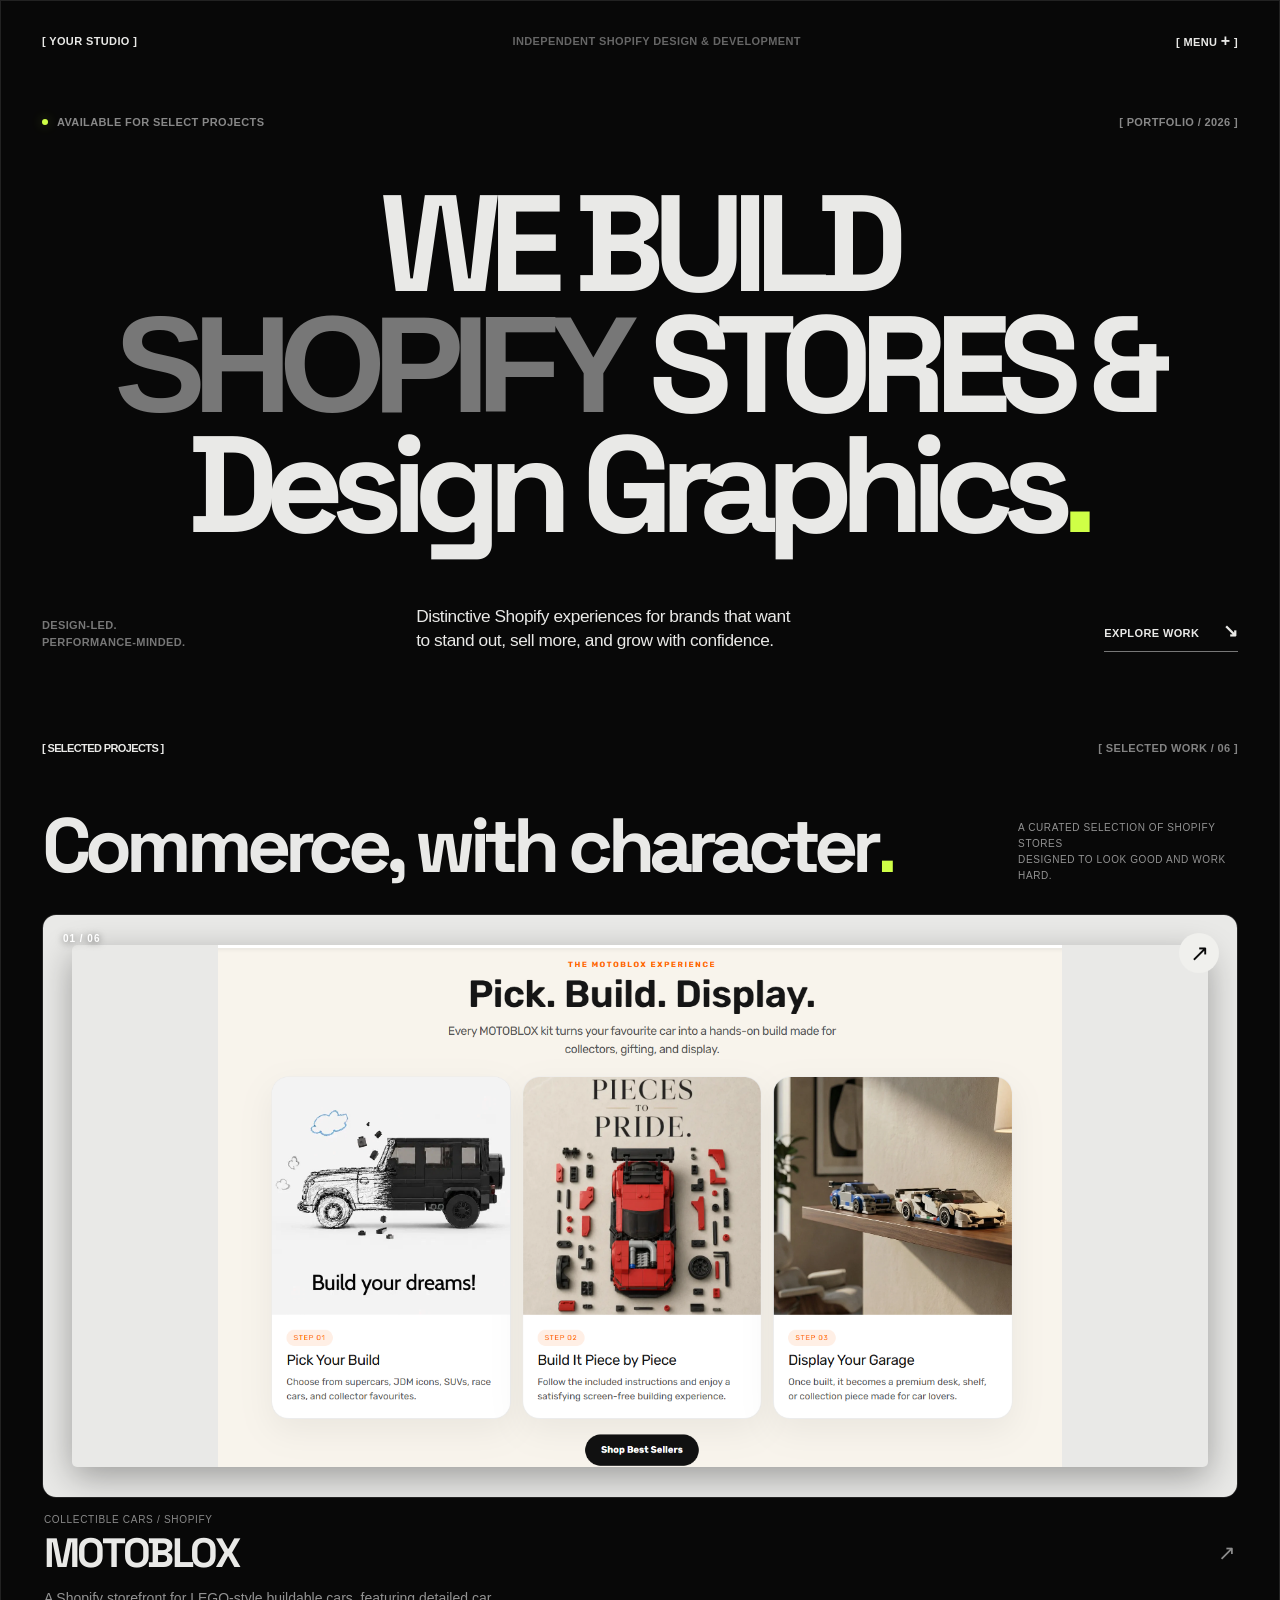
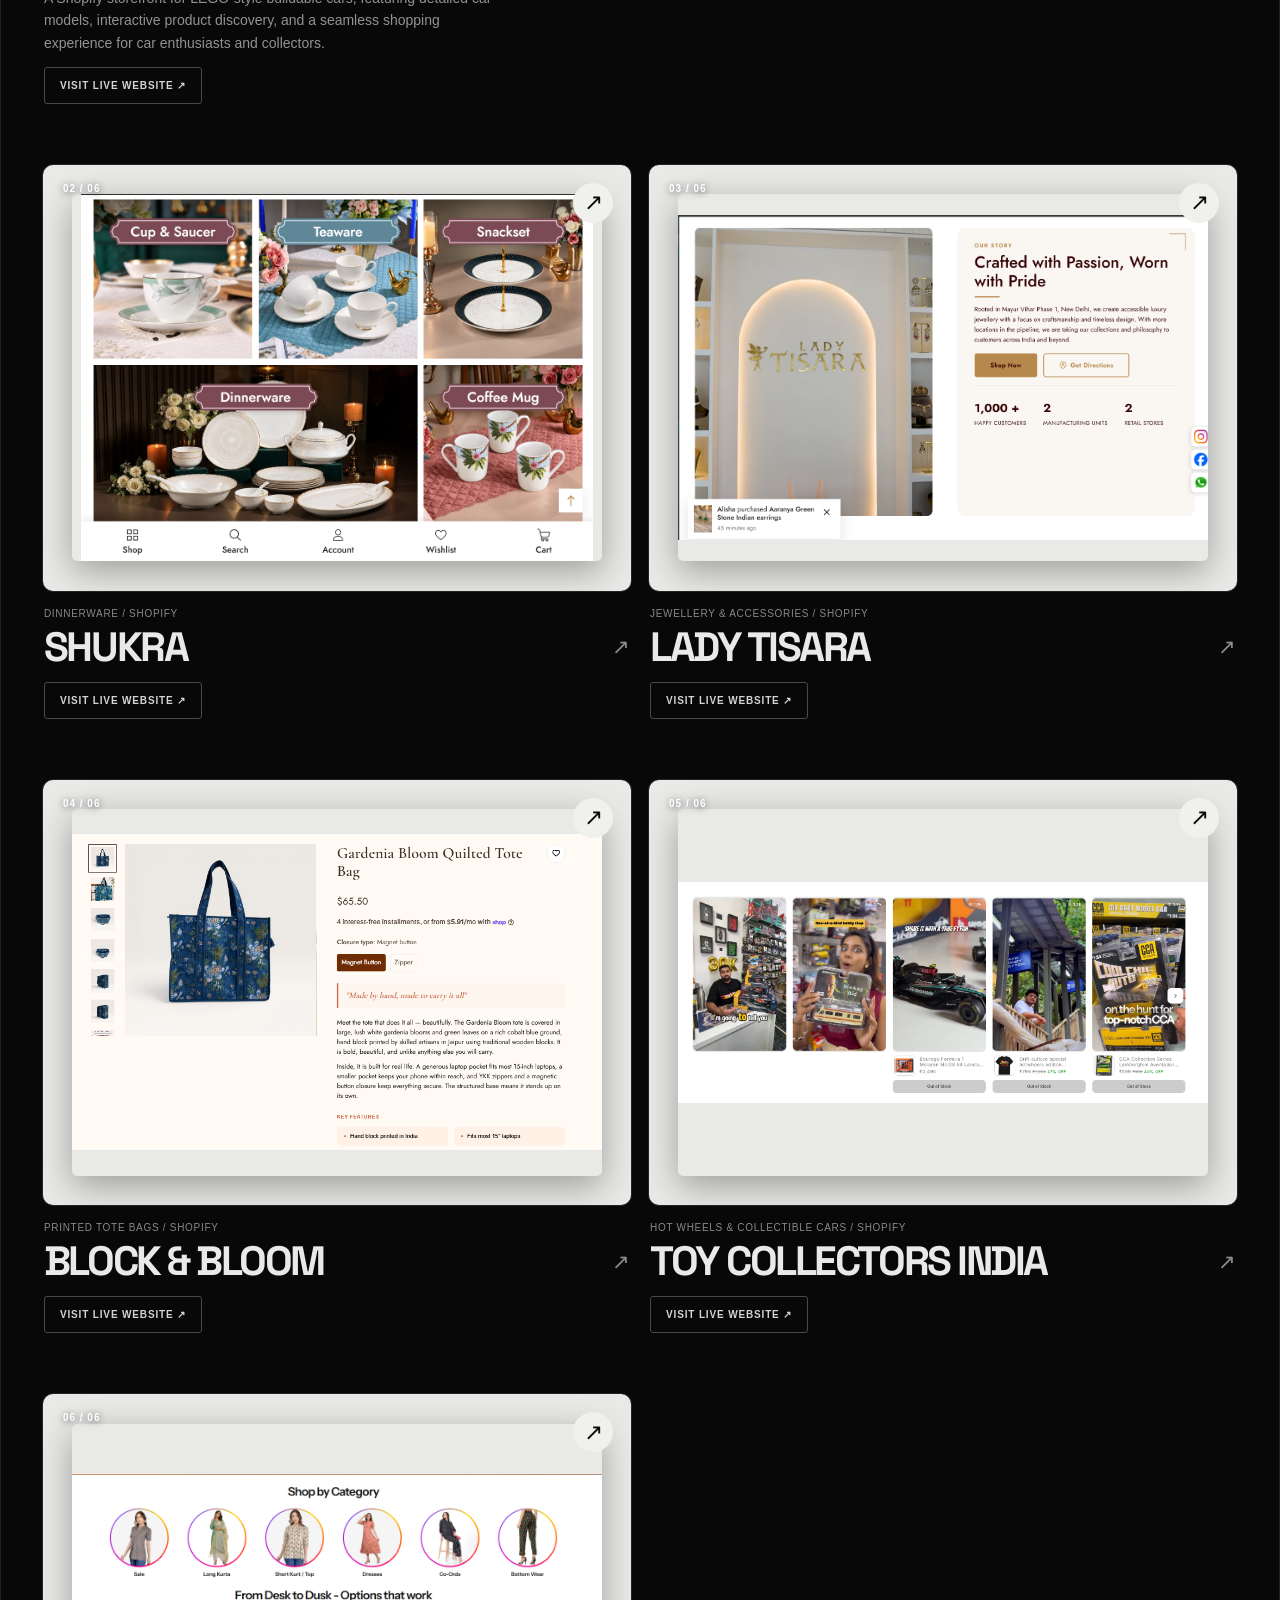
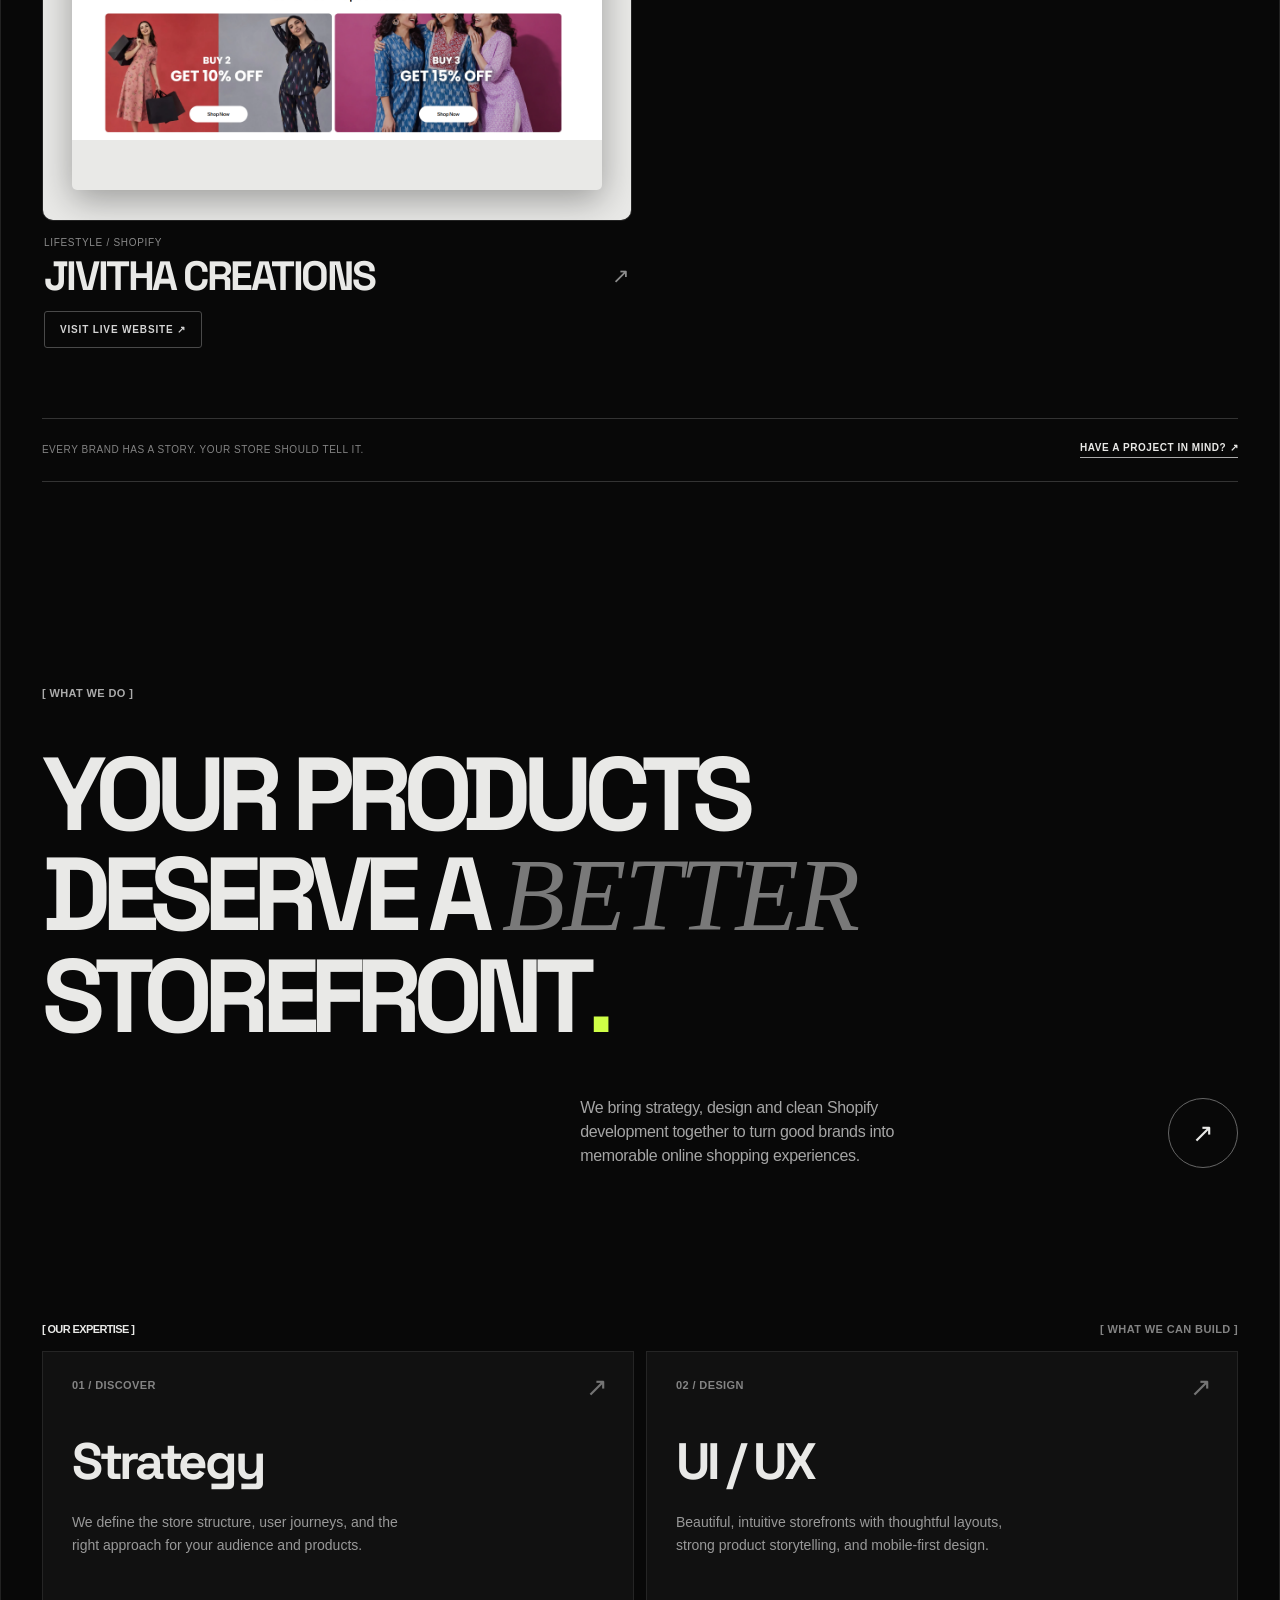
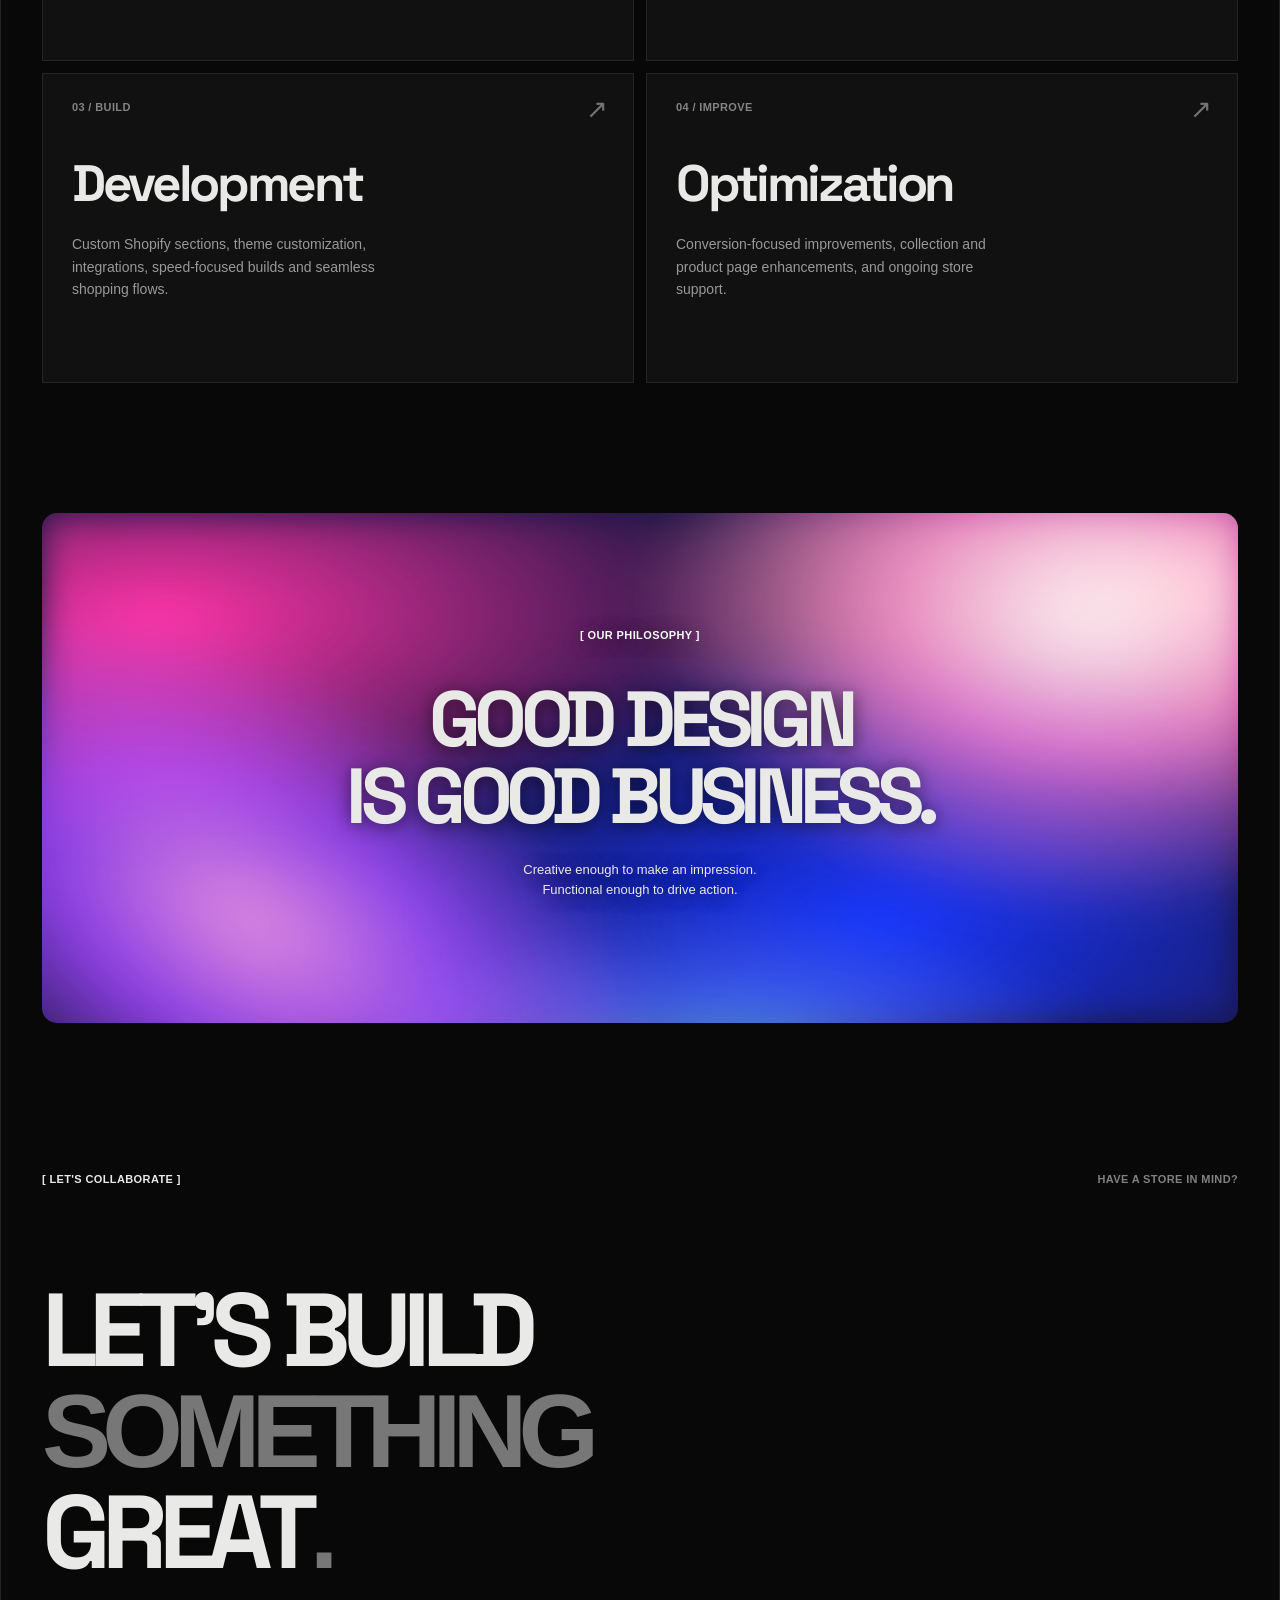
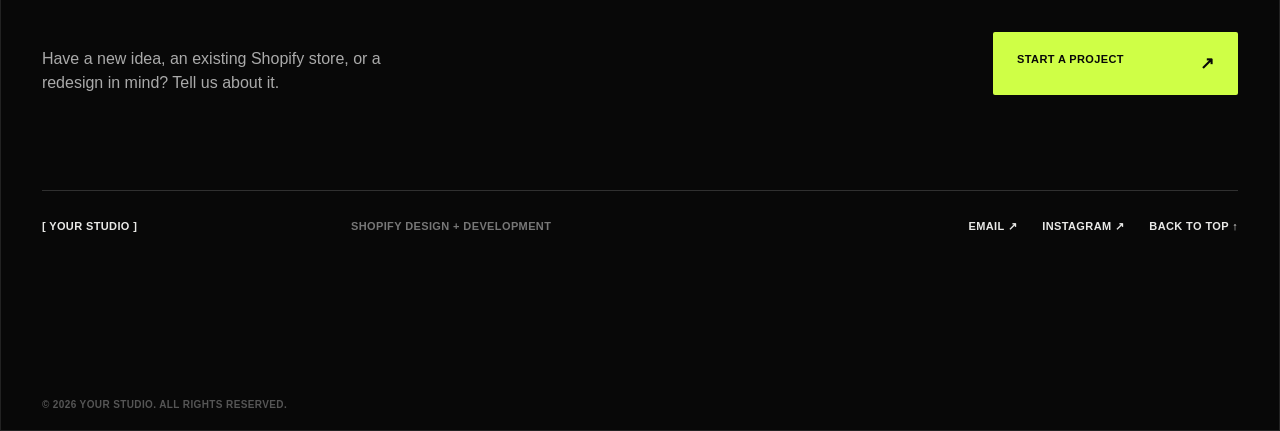
==== commit 5225e2a7: "Update hero section heading to include design graphics" ====
--- a/index.html
+++ b/index.html
@@ -30,7 +30,7 @@
     <main>
       <section class="hero" aria-labelledby="heroTitle">
         <div class="hero-brow"><span class="live-dot"></span> AVAILABLE FOR SELECT PROJECTS <span class="hero-index">[ PORTFOLIO / 2026 ]</span></div>
-        <h1 id="heroTitle">WE BUILD<br><span>SHOPIFY</span> STORES<span class="period">.</span></h1>
+        <h1 id="heroTitle">WE BUILD<br><span>SHOPIFY</span> STORES & Design Graphics<span class="period">.</span></h1>
         <div class="hero-bottom">
           <span class="tiny-coordinate">DESIGN-LED.<br>PERFORMANCE-MINDED.</span>
           <p>Distinctive Shopify experiences for brands that want to stand out, sell more, and grow with confidence.</p>
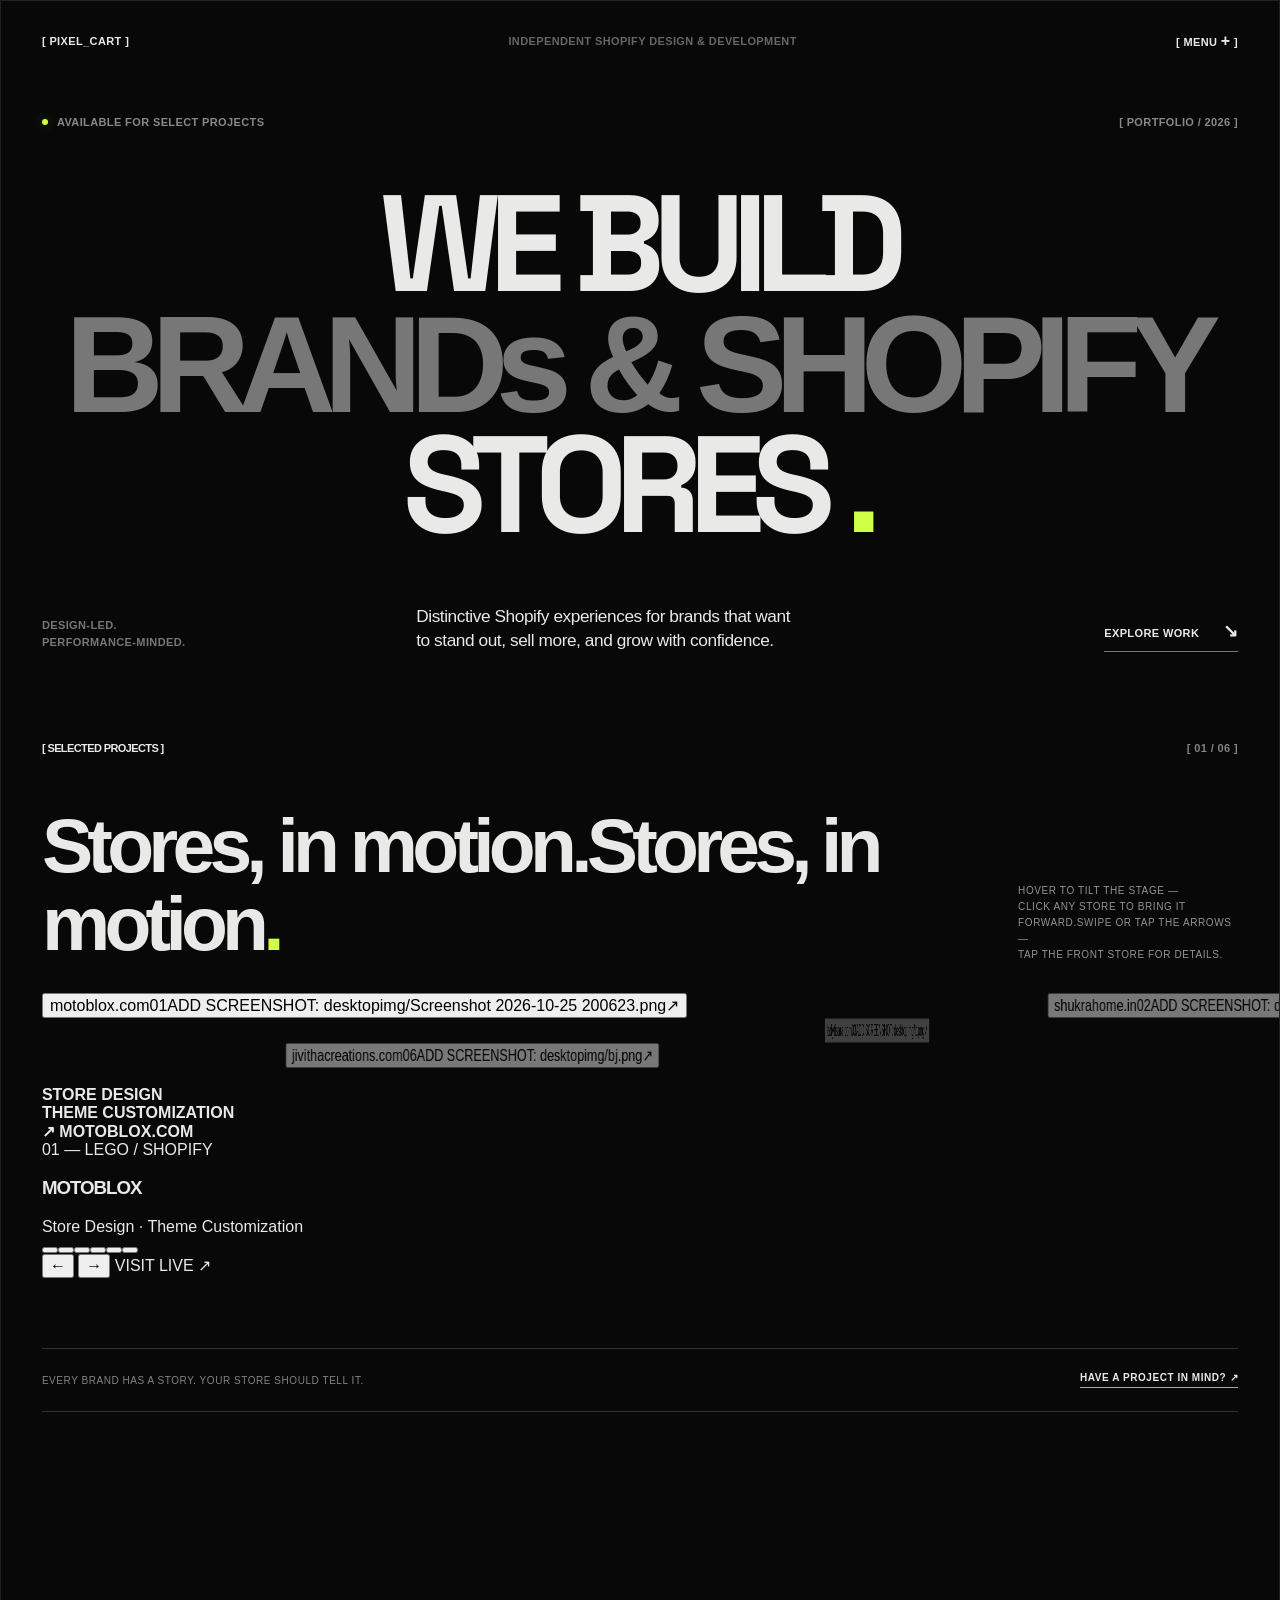
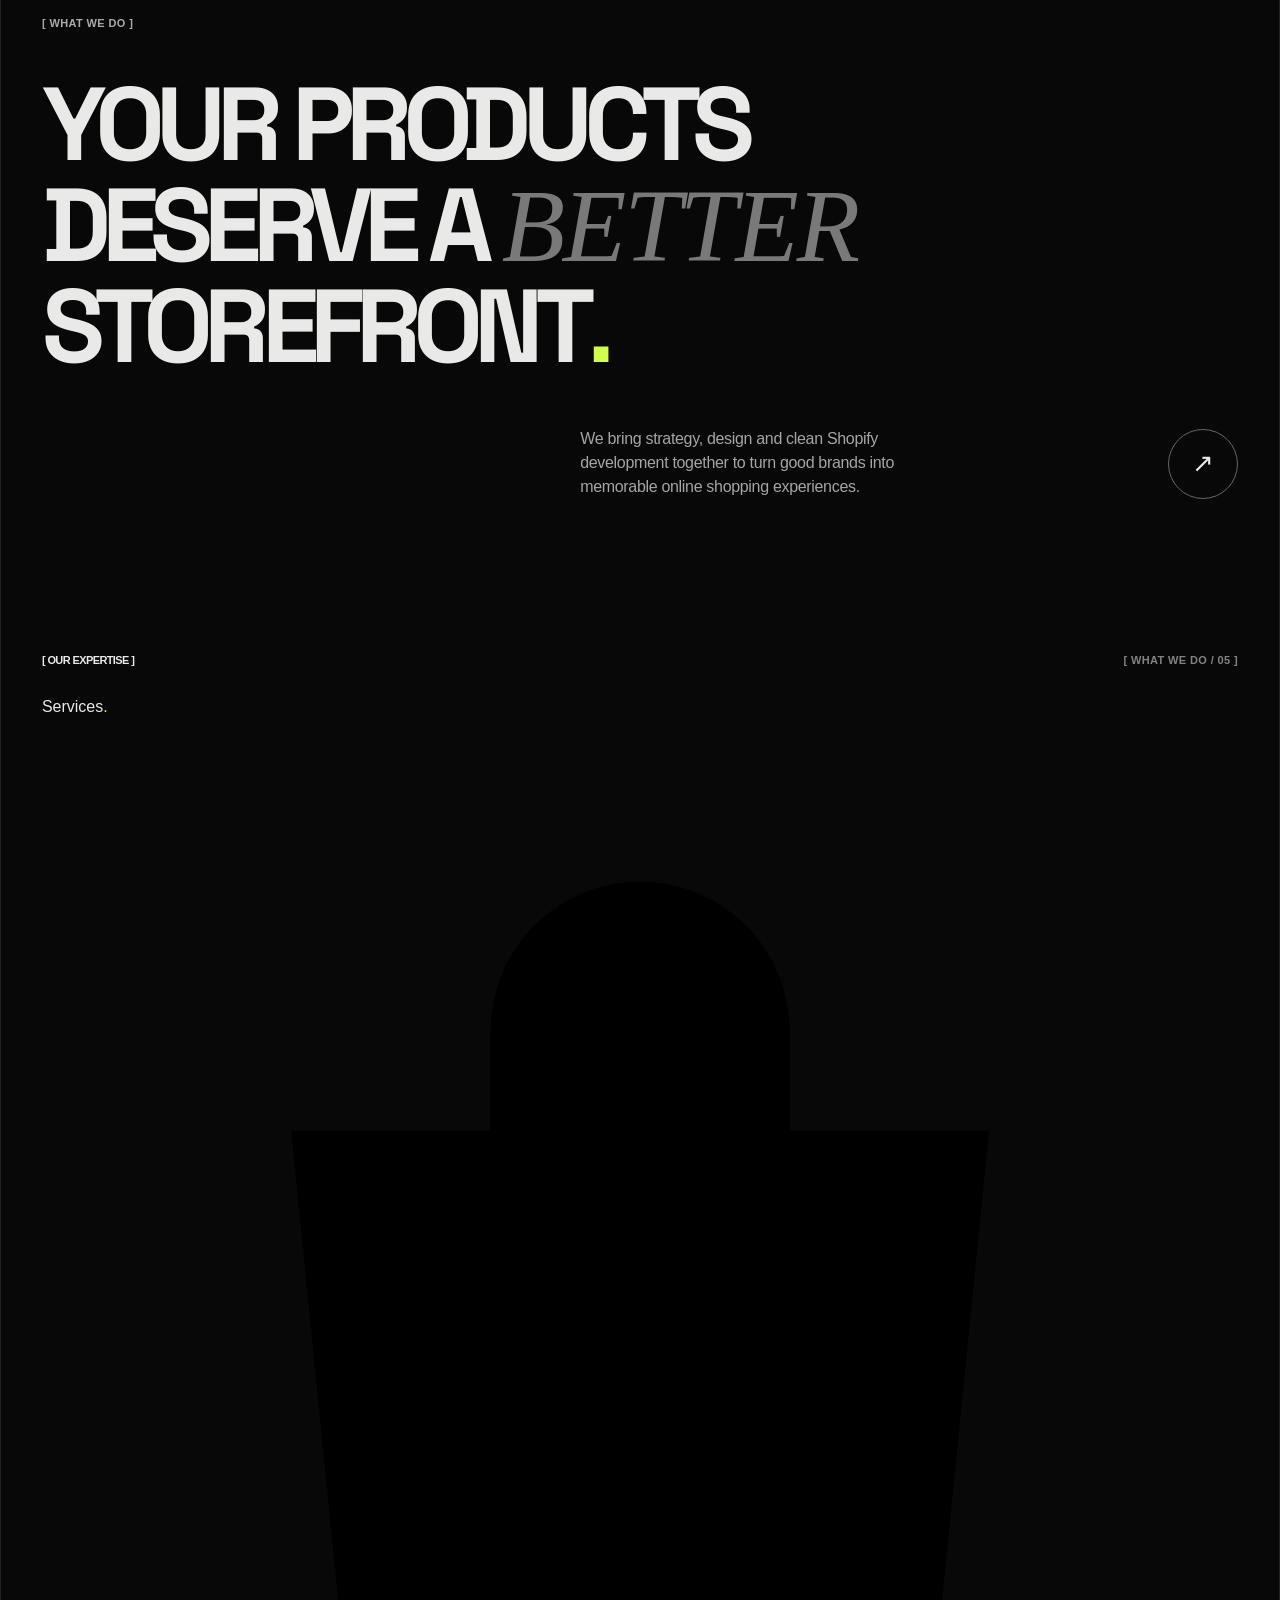
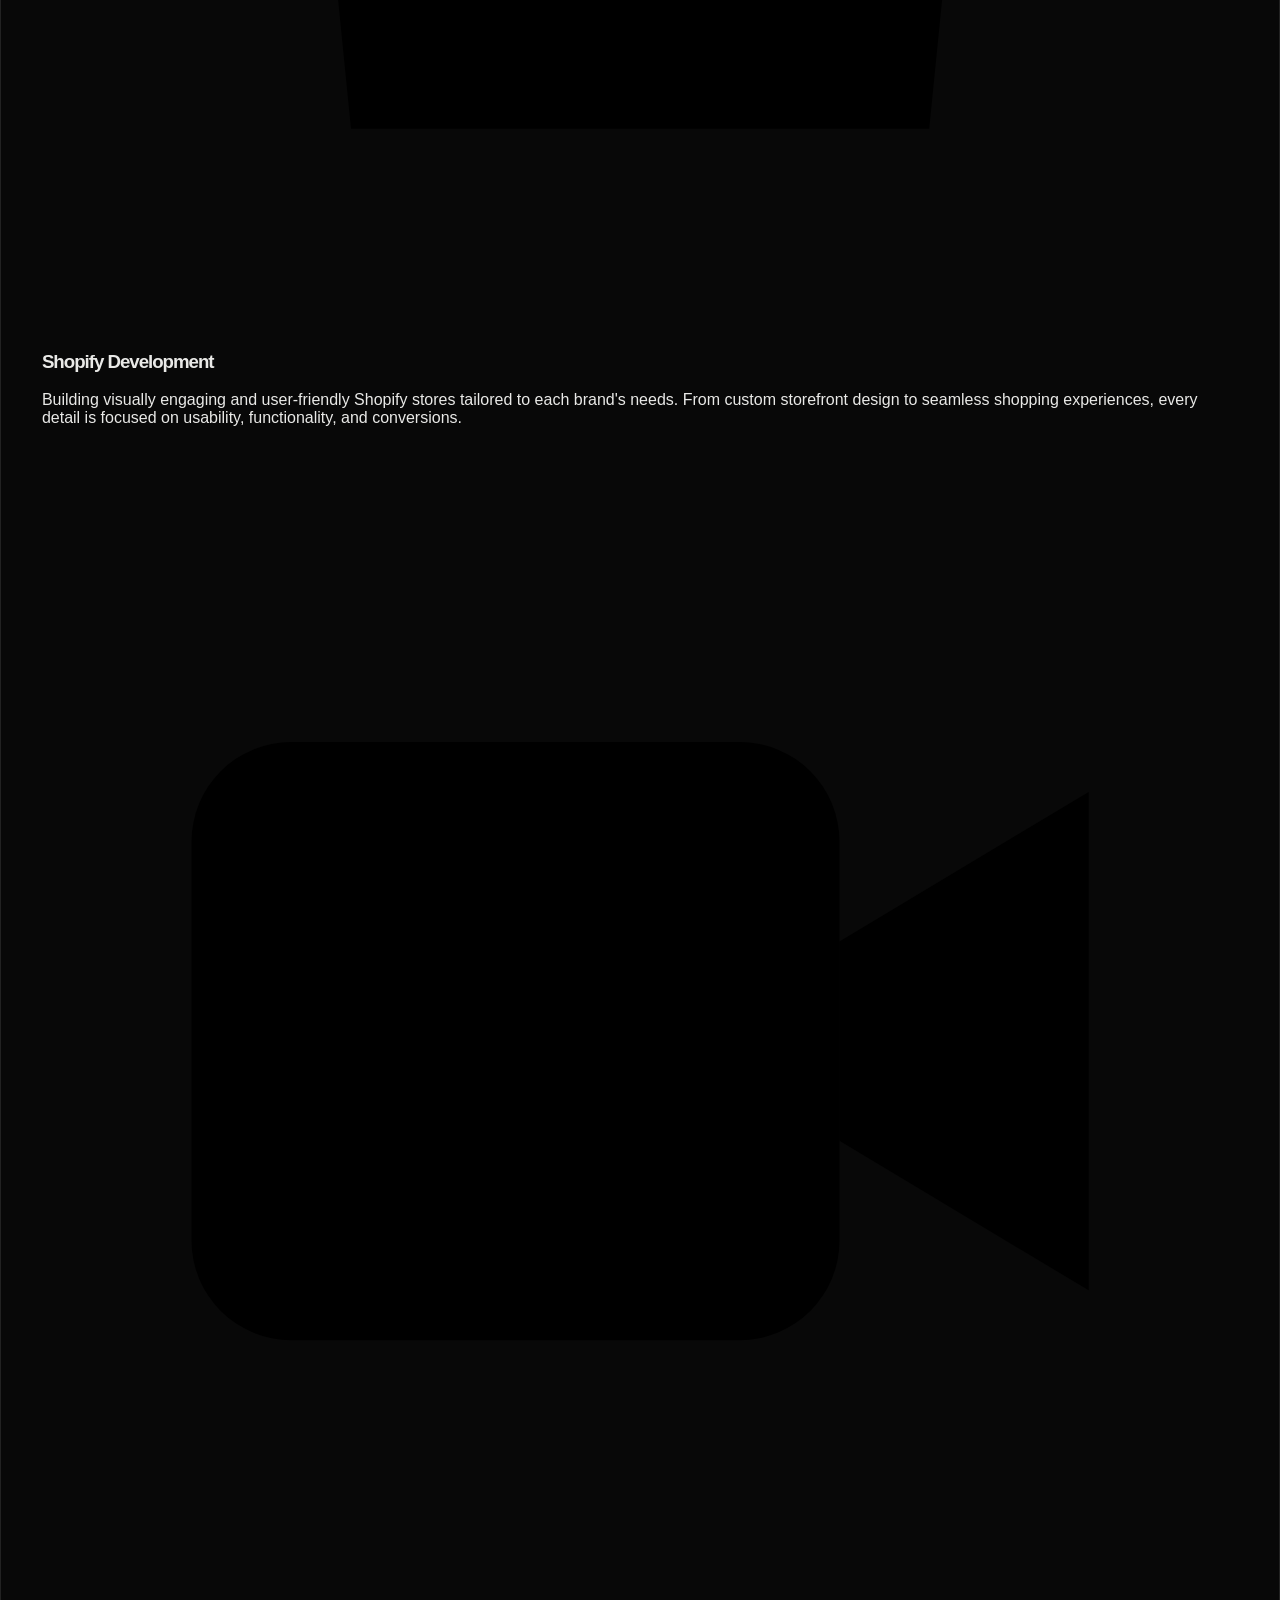
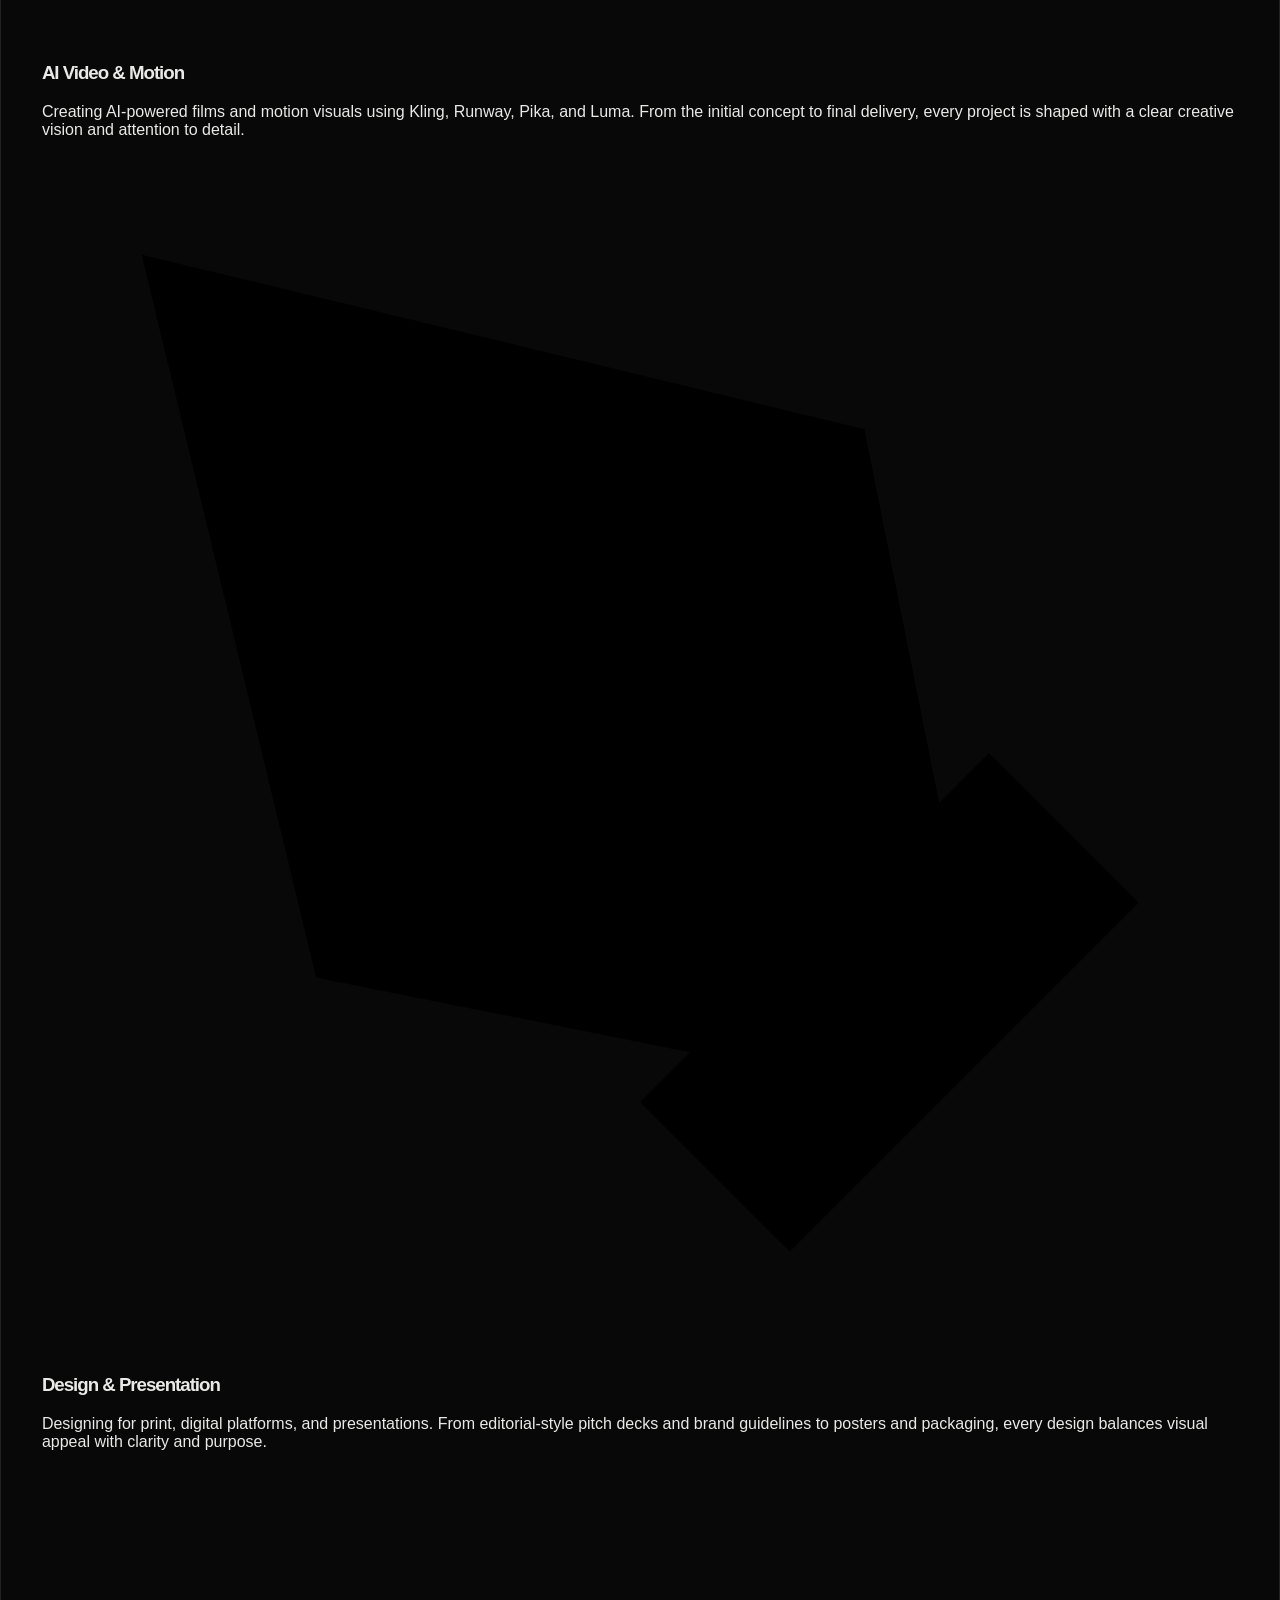
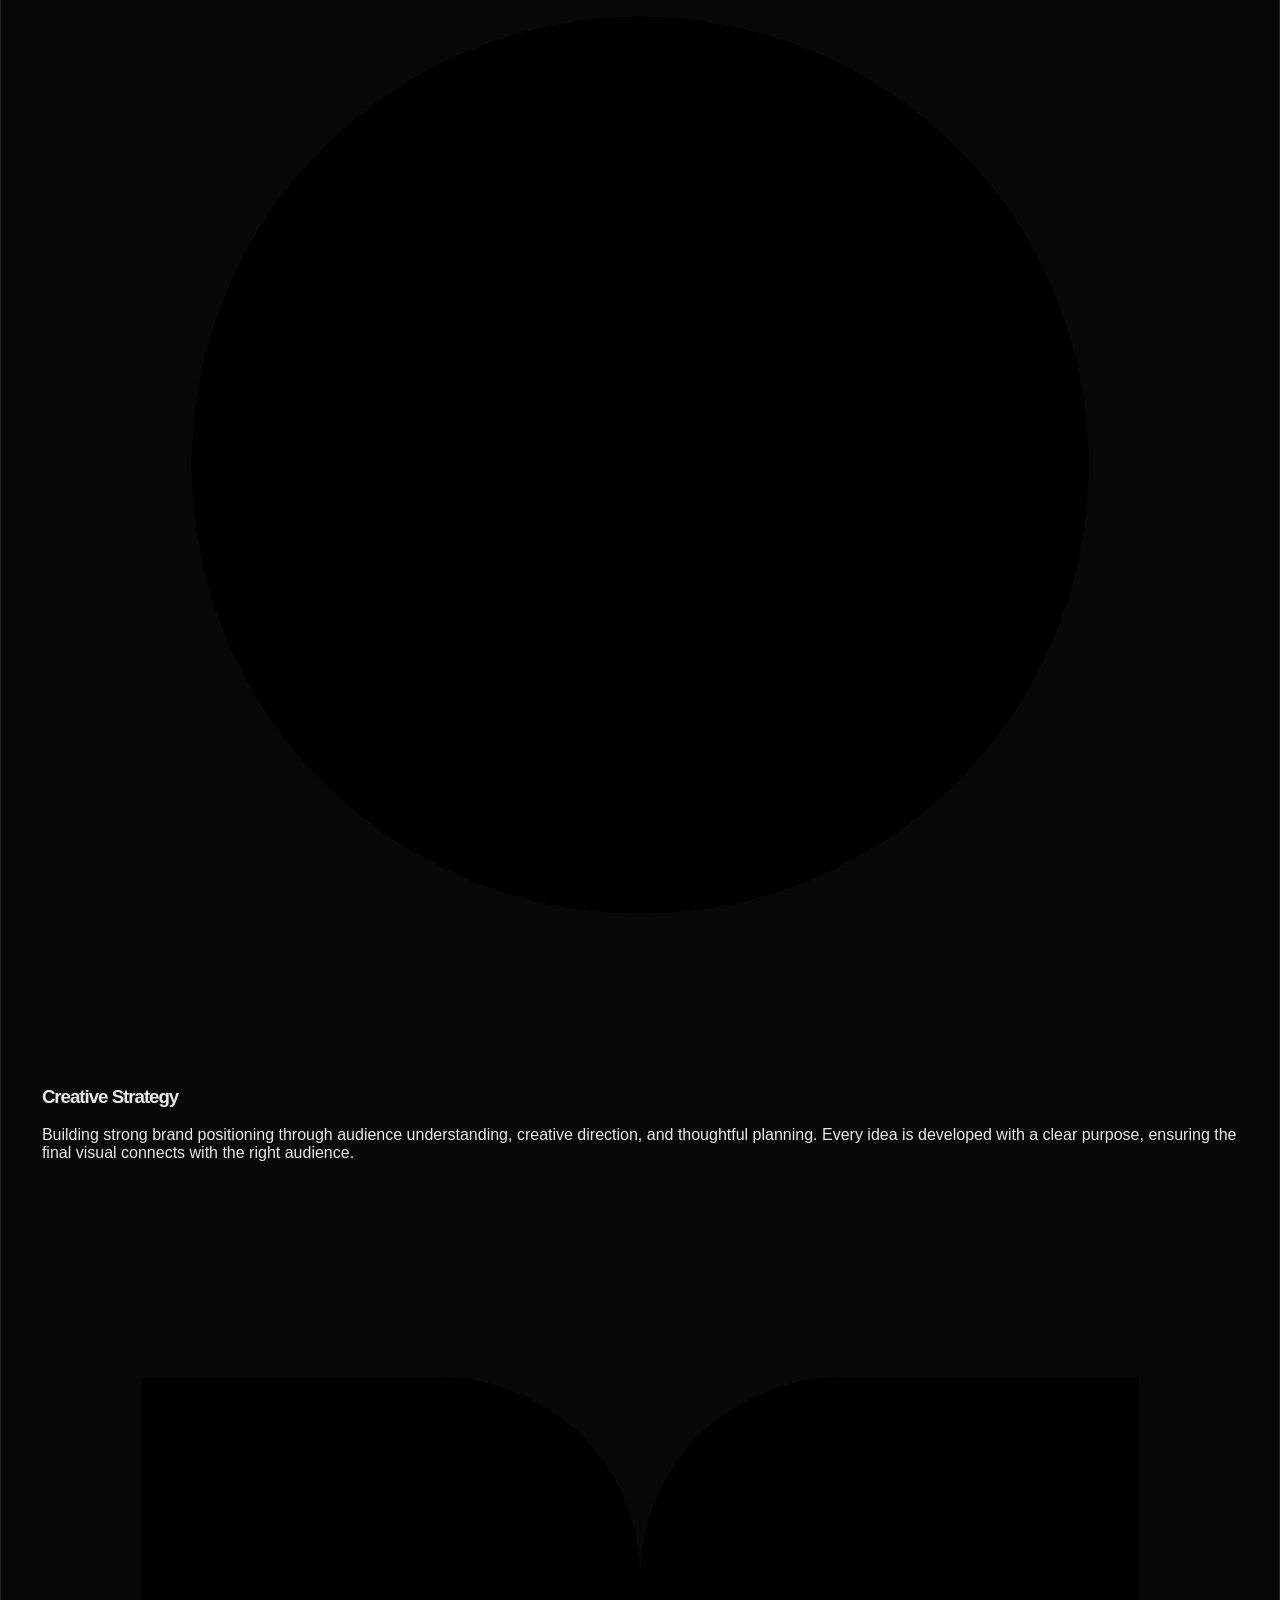
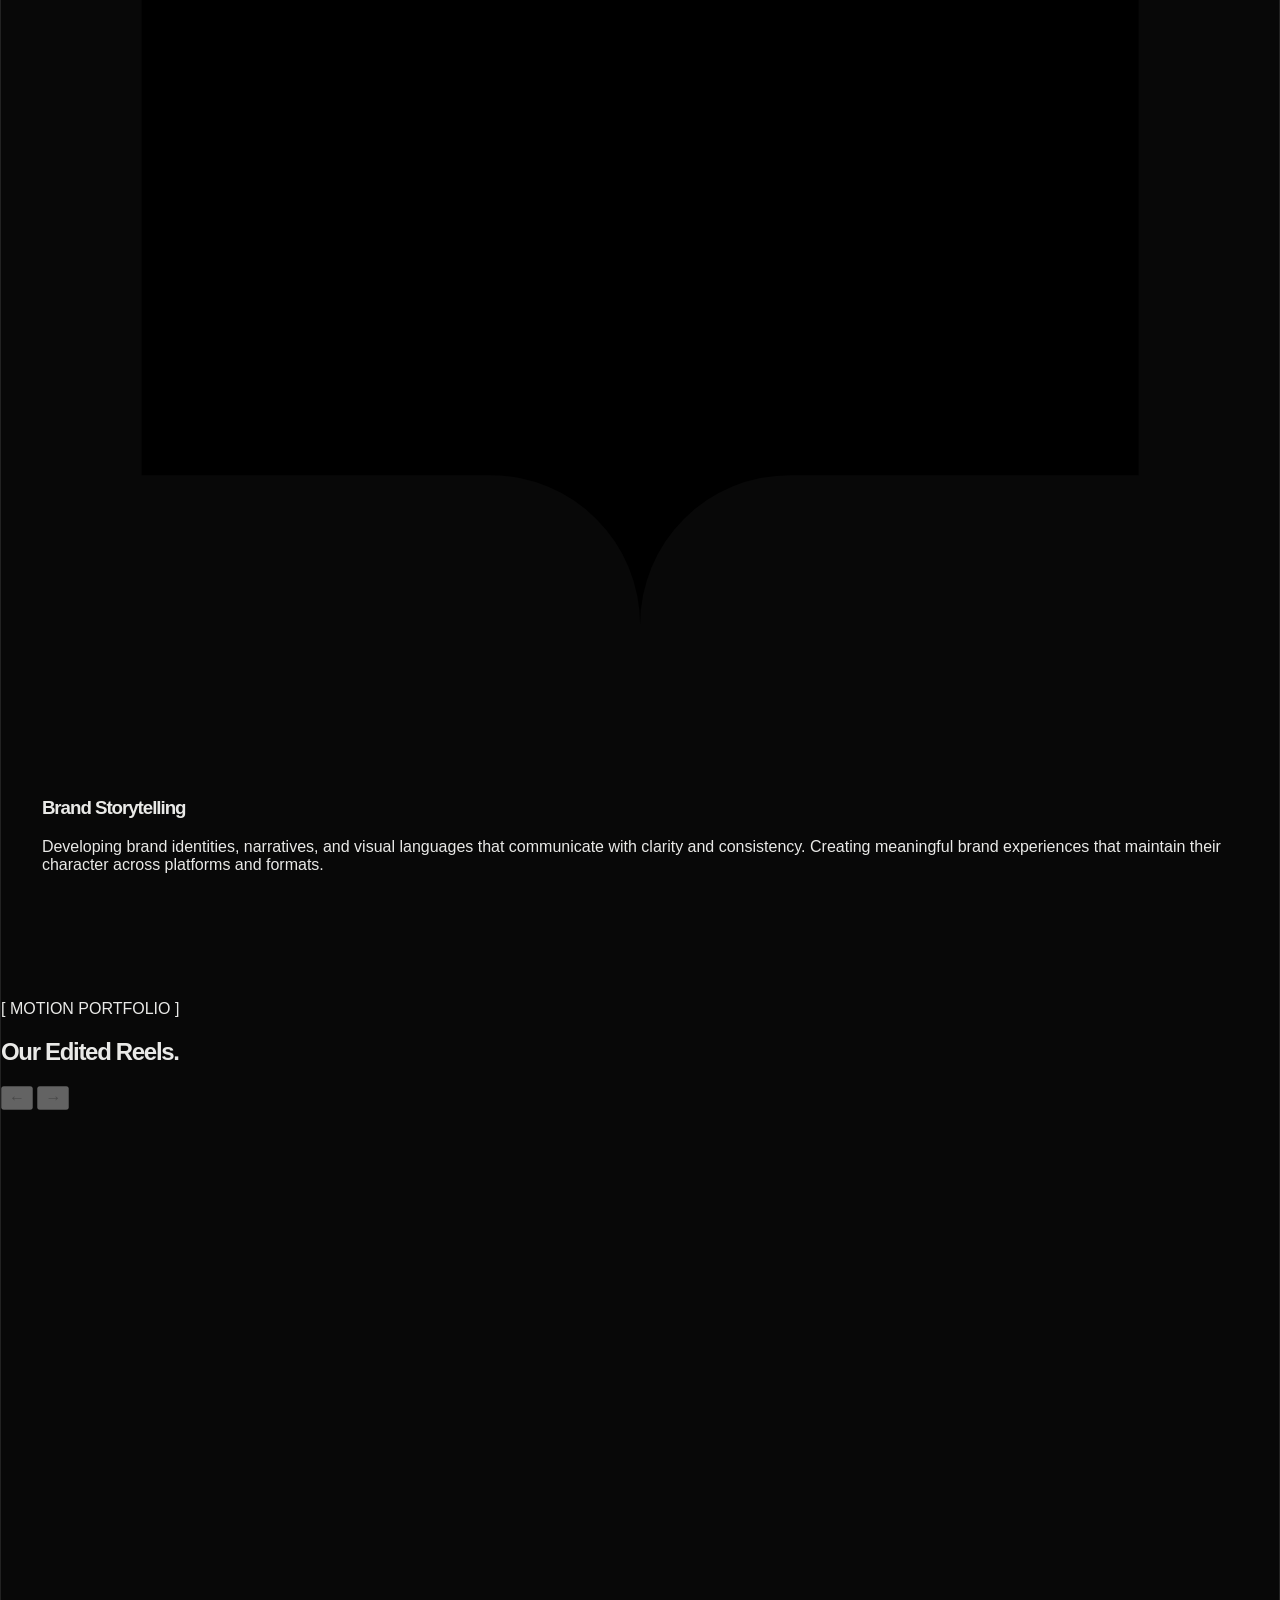
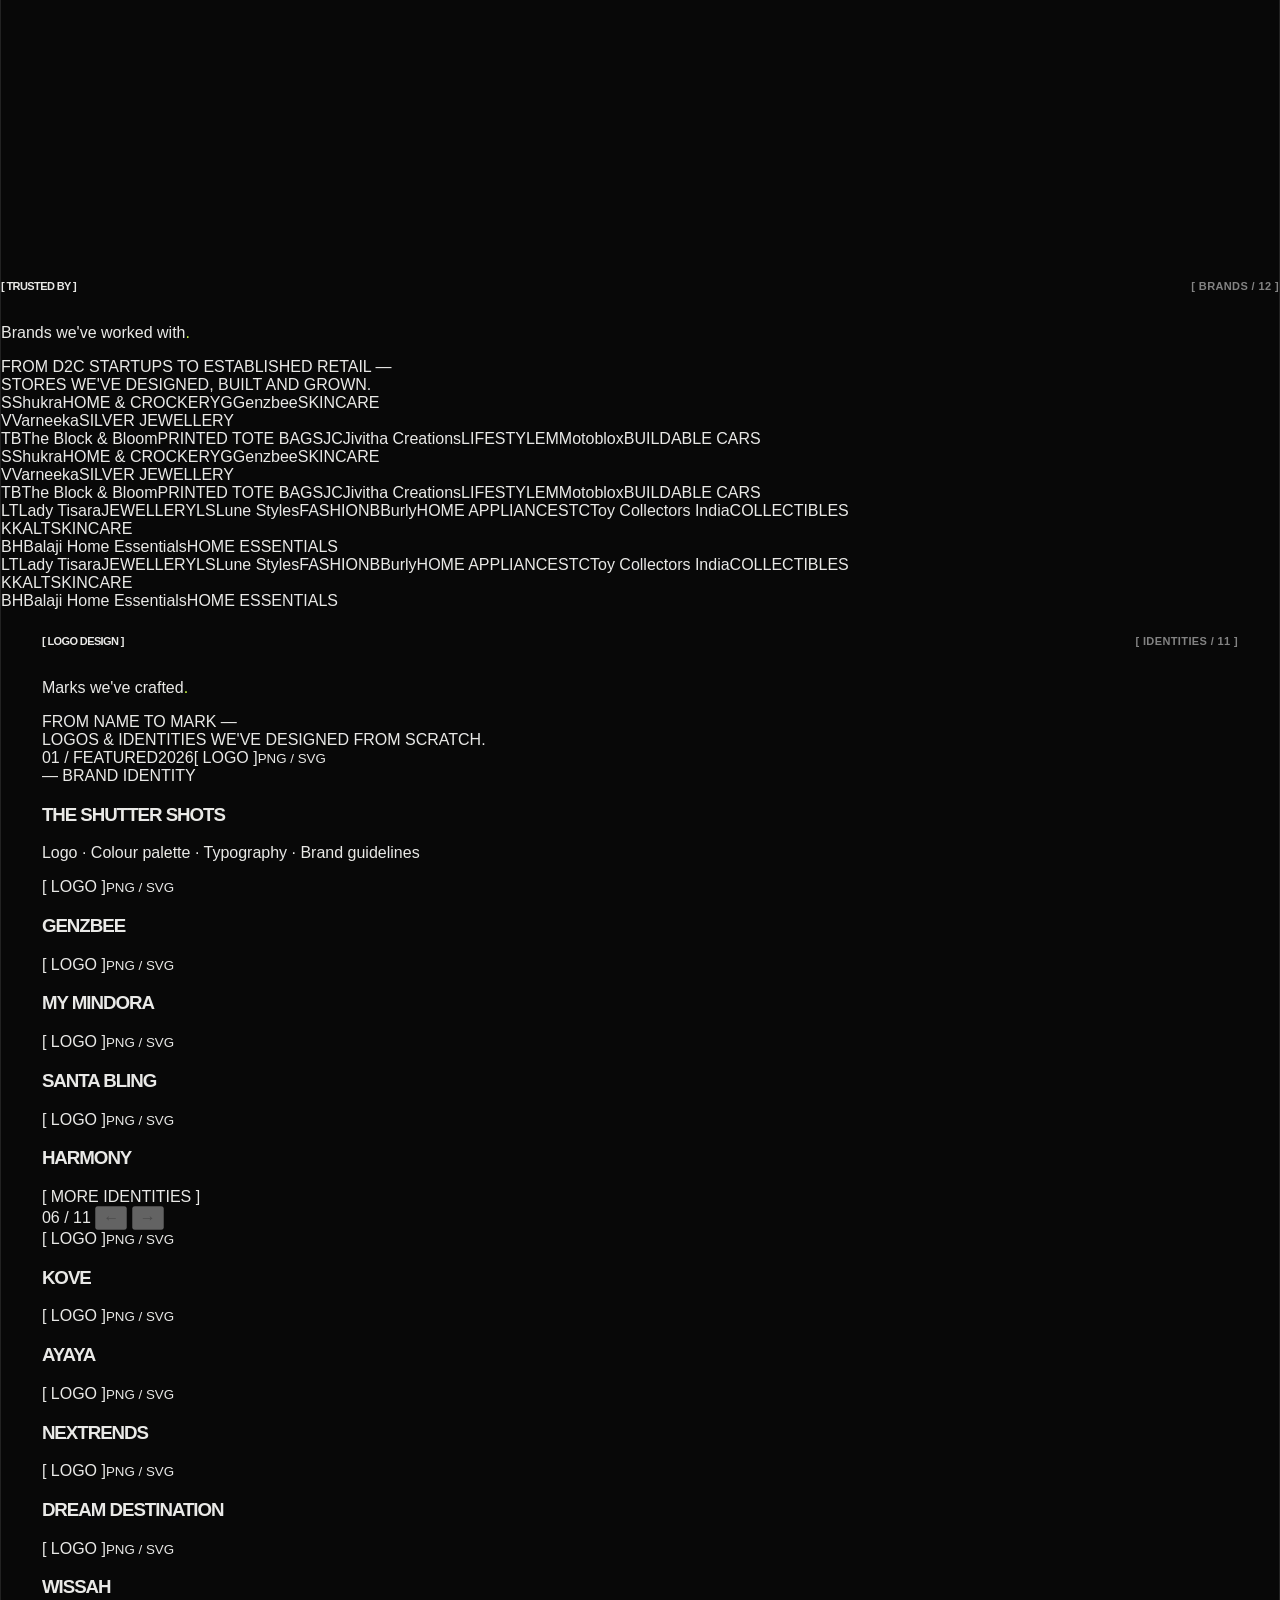
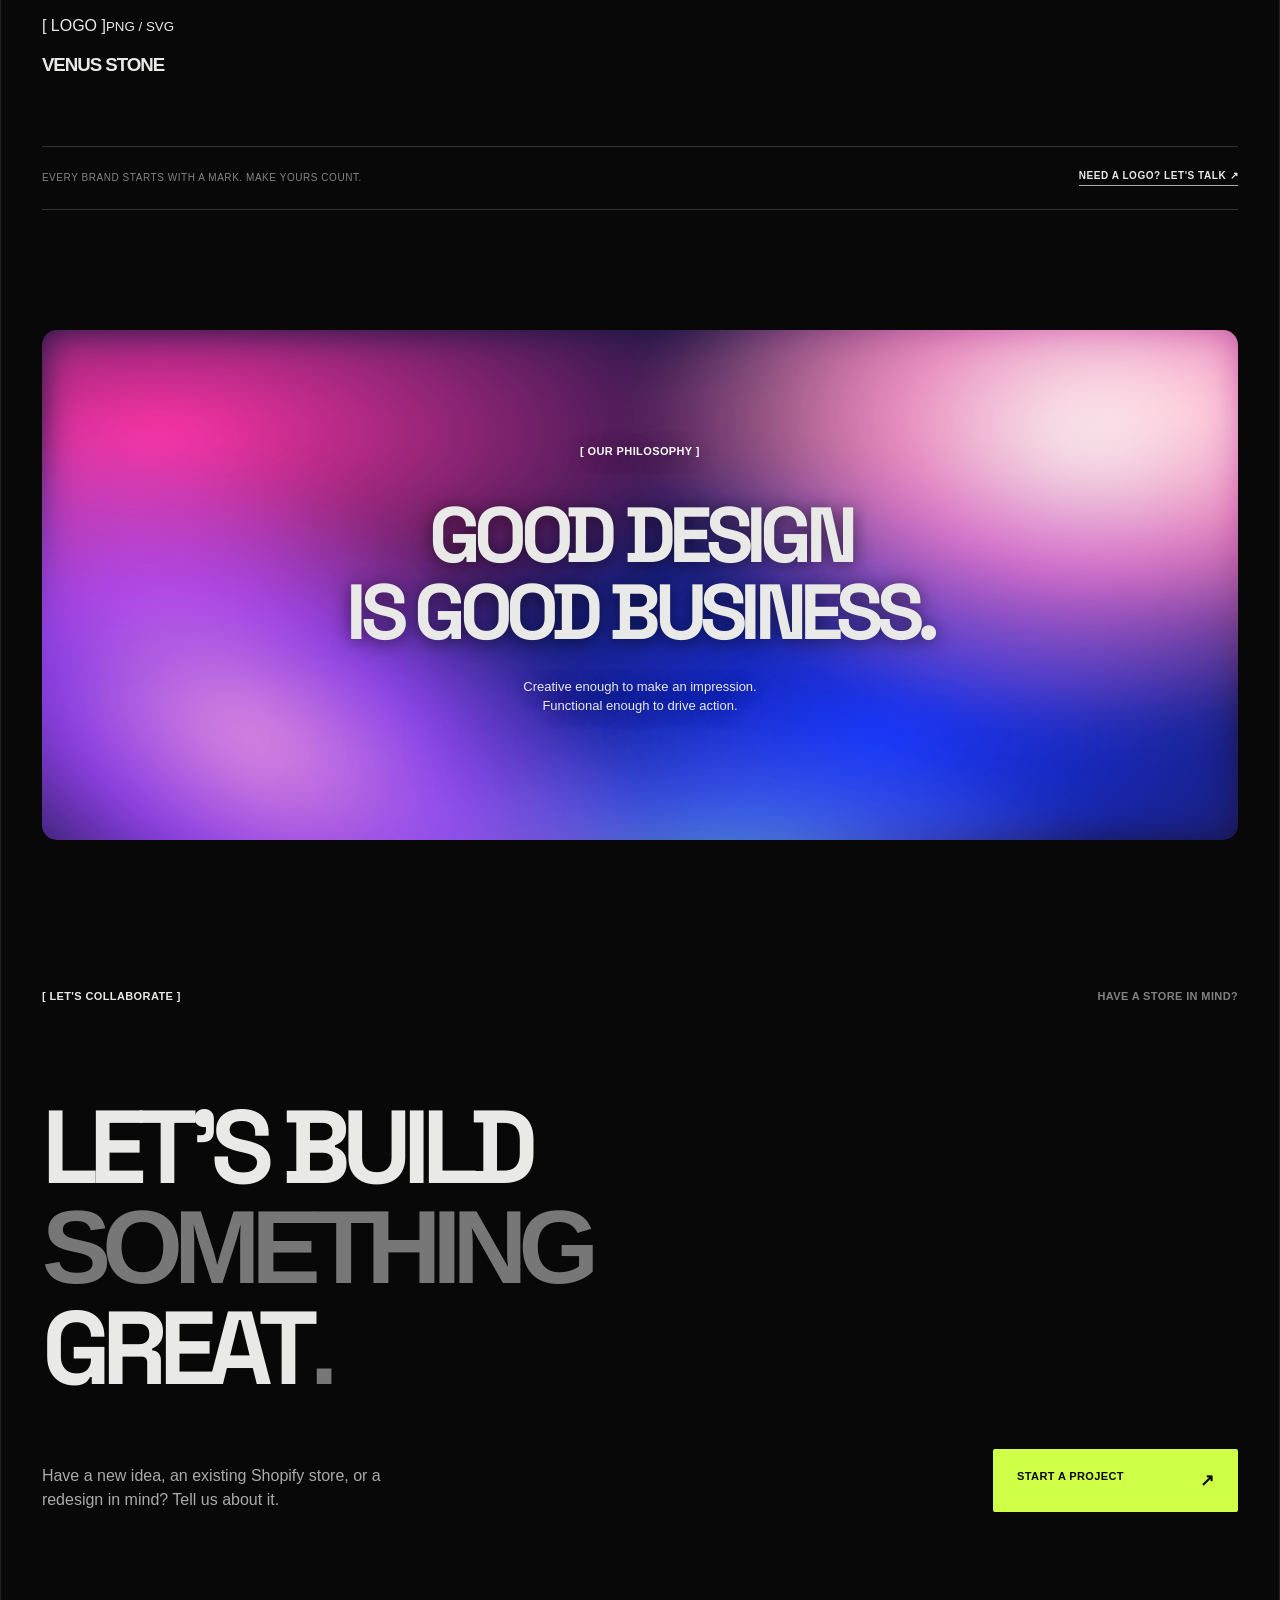
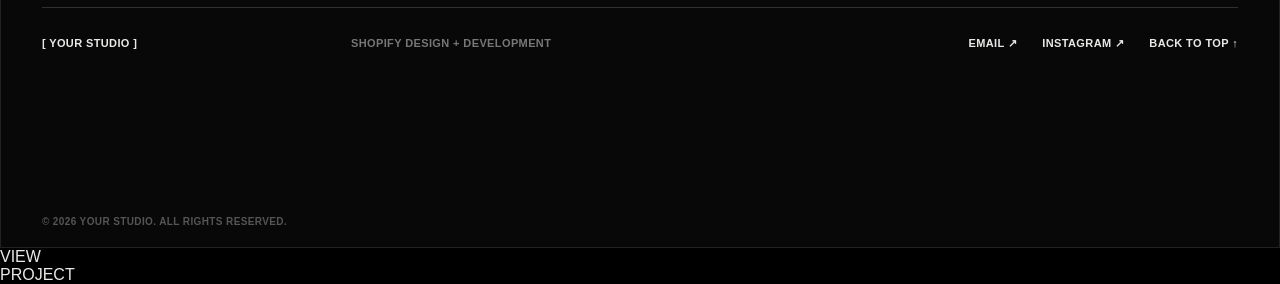
==== commit 3730f6a8: "Update index.html" ====
--- a/index.html
+++ b/index.html
@@ -5,17 +5,18 @@
   <meta name="viewport" content="width=device-width,initial-scale=1" />
   <meta name="theme-color" content="#080808" />
   <meta name="description" content="Shopify portfolio — beautifully built ecommerce stores, crafted to convert." />
-  <title>YOUR STUDIO — Shopify Design & Development</title>
+  <title>PIXEL_CART — Shopify Design & Development</title>
   <link rel="preconnect" href="https://fonts.googleapis.com">
   <link rel="preconnect" href="https://fonts.gstatic.com" crossorigin>
   <link href="https://fonts.googleapis.com/css2?family=DM+Sans:wght@400;500;600;700&family=Space+Grotesk:wght@400;500;600;700&display=swap" rel="stylesheet">
   <link rel="stylesheet" href="styles.css" />
+  <link rel="stylesheet" href="section.css" />
   <script src="script.js" defer></script>
 </head>
 <body>
   <div class="site-shell" id="top">
     <header class="topbar">
-      <a class="brand" href="#top" aria-label="Studio home">[ YOUR STUDIO ]</a>
+      <a class="brand" href="#top" aria-label="Studio home">[ PIXEL_CART ]</a>
       <span class="topbar-note">INDEPENDENT SHOPIFY DESIGN & DEVELOPMENT</span>
       <button class="menu-button" id="menuToggle" aria-expanded="false" aria-controls="siteMenu">[ MENU <span class="menu-mark">+</span> ]</button>
     </header>
@@ -23,14 +24,15 @@
     <nav class="menu-panel" id="siteMenu" aria-label="Main menu" inert>
       <a href="#projects">Projects <span>01</span></a>
       <a href="#services">Services <span>02</span></a>
-      <a href="#approach">Approach <span>03</span></a>
-      <a href="#contact">Contact <span>04</span></a>
+      <a href="#logos">Logos <span>03</span></a>
+      <a href="#approach">Approach <span>04</span></a>
+      <a href="#contact">Contact <span>05</span></a>
     </nav>
 
     <main>
       <section class="hero" aria-labelledby="heroTitle">
         <div class="hero-brow"><span class="live-dot"></span> AVAILABLE FOR SELECT PROJECTS <span class="hero-index">[ PORTFOLIO / 2026 ]</span></div>
-        <h1 id="heroTitle">WE BUILD<br><span>SHOPIFY</span> STORES & Design Graphics<span class="period">.</span></h1>
+        <h1 id="heroTitle">WE BUILD<br><span>BRANDs & SHOPIFY</span> STORES <span class="period">.</span></h1>
         <div class="hero-bottom">
           <span class="tiny-coordinate">DESIGN-LED.<br>PERFORMANCE-MINDED.</span>
           <p>Distinctive Shopify experiences for brands that want to stand out, sell more, and grow with confidence.</p>
@@ -38,10 +40,40 @@
         </div>
       </section>
 
+      <!-- ===== 3D PROJECT SHOWCASE ===== -->
       <section class="projects section" id="projects" aria-labelledby="projectTitle">
-        <div class="section-bar"><h2 id="projectTitle">[ SELECTED PROJECTS ]</h2><span id="projectCount">[ SELECTED WORK / 06 ]</span></div>
-        <div class="work-heading"><p>Commerce, with character<span class="period">.</span></p><span>A CURATED SELECTION OF SHOPIFY STORES<br>DESIGNED TO LOOK GOOD AND WORK HARD.</span></div>
-        <div class="project-grid" id="projectGrid"></div>
+        <div class="section-bar"><h2 id="projectTitle">[ SELECTED PROJECTS ]</h2><span id="projectCount">[ 01 / 06 ]</span></div>
+        <div class="work-heading"><p>Stores, in motion<span class="period">.</span></p><span><span class="hint-desktop">HOVER TO TILT THE STAGE —<br>CLICK ANY STORE TO BRING IT FORWARD.</span><span class="hint-touch">SWIPE OR TAP THE ARROWS —<br>TAP THE FRONT STORE FOR DETAILS.</span></span></div>
+
+        <div class="showcase" id="showcase" aria-roledescription="carousel" aria-label="Selected Shopify projects">
+          <div class="sc-stage" id="scStage">
+            <div class="sc-scene" id="scScene">
+              <div class="sc-floor" aria-hidden="true"></div>
+              <div class="sc-floor sc-floor--inner" aria-hidden="true"><i></i></div>
+              <div class="sc-cards" id="scCards"></div>
+              <div class="sc-phone" aria-hidden="true"><div class="sc-phone-body" id="scPhone"><span class="sc-notch"></span><img id="scPhoneImg" alt=""></div></div>
+              <div class="sc-chip sc-chip--1" aria-hidden="true"><span><i></i><b id="scChip1"></b></span></div>
+              <div class="sc-chip sc-chip--2" aria-hidden="true"><span><i></i><b id="scChip2"></b></span></div>
+              <div class="sc-chip sc-chip--3" aria-hidden="true"><span><b id="scChip3"></b></span></div>
+            </div>
+          </div>
+
+          <div class="sc-info">
+            <div class="sc-text" id="scText" aria-live="off">
+              <span class="sc-meta" id="scMeta"></span>
+              <h3 class="sc-title" id="scTitle"></h3>
+              <span class="sc-services" id="scServices"></span>
+            </div>
+            <div class="sc-dots" id="scDots"></div>
+            <div class="sc-actions">
+              <button class="sc-arrow" id="scPrev" type="button" aria-label="Previous project">←</button>
+              <button class="sc-arrow" id="scNext" type="button" aria-label="Next project">→</button>
+              <a class="sc-visit" id="scVisit" href="#" target="_blank" rel="noopener noreferrer">VISIT LIVE ↗</a>
+            </div>
+          </div>
+          <div class="sc-progress" aria-hidden="true"><i id="scProgress"></i></div>
+        </div>
+
         <div class="project-outro"><span>EVERY BRAND HAS A STORY. YOUR STORE SHOULD TELL IT.</span><a href="#contact">HAVE A PROJECT IN MIND? ↗</a></div>
       </section>
 
@@ -52,20 +84,100 @@
       </section>
 
       <section class="services section" id="services" aria-labelledby="servicesTitle">
-        <div class="section-bar"><h2 id="servicesTitle">[ OUR EXPERTISE ]</h2><span>[ WHAT WE CAN BUILD ]</span></div>
-        <div class="service-grid">
-          <article class="service"><span class="service-num">01 / DISCOVER</span><h3>Strategy</h3><p>We define the store structure, user journeys, and the right approach for your audience and products.</p><span class="service-symbol">↗</span></article>
-          <article class="service"><span class="service-num">02 / DESIGN</span><h3>UI / UX</h3><p>Beautiful, intuitive storefronts with thoughtful layouts, strong product storytelling, and mobile-first design.</p><span class="service-symbol">↗</span></article>
-          <article class="service"><span class="service-num">03 / BUILD</span><h3>Development</h3><p>Custom Shopify sections, theme customization, integrations, speed-focused builds and seamless shopping flows.</p><span class="service-symbol">↗</span></article>
-          <article class="service"><span class="service-num">04 / IMPROVE</span><h3>Optimization</h3><p>Conversion-focused improvements, collection and product page enhancements, and ongoing store support.</p><span class="service-symbol">↗</span></article>
+        <div class="section-bar"><h2 id="servicesTitle">[ OUR EXPERTISE ]</h2><span>[ WHAT WE DO / 05 ]</span></div>
+        <p class="svc-heading">Services<span class="period">.</span></p>
+
+        <div class="svc-grid">
+          <article class="svc-card" style="--glow:#95e46b">
+            <div class="svc-icon"><svg viewBox="0 0 24 24"><path d="M5 8h14l-1.2 12H6.2L5 8z"/><path d="M9 8V6a3 3 0 0 1 6 0v2"/></svg></div>
+            <h3>Shopify Development</h3>
+            <p>Building visually engaging and user-friendly Shopify stores tailored to each brand's needs. From custom storefront design to seamless shopping experiences, every detail is focused on usability, functionality, and conversions.</p>
+          </article>
+
+          <article class="svc-card" style="--glow:#b57bff">
+            <div class="svc-icon"><svg viewBox="0 0 24 24"><rect x="3" y="6" width="13" height="12" rx="2"/><path d="m16 10 5-3v10l-5-3"/><path d="M8.5 9.5v5l4-2.5z"/></svg></div>
+            <h3>AI Video &amp; Motion</h3>
+            <p>Creating AI-powered films and motion visuals using Kling, Runway, Pika, and Luma. From the initial concept to final delivery, every project is shaped with a clear creative vision and attention to detail.</p>
+          </article>
+
+          <article class="svc-card" style="--glow:#ff9a4d">
+            <div class="svc-icon"><svg viewBox="0 0 24 24"><path d="m12 19 7-7 3 3-7 7-3-3z"/><path d="m18 13-1.5-7.5L2 2l3.5 14.5L13 18l5-5z"/><path d="m2 2 7.6 7.6"/><circle cx="11" cy="11" r="2"/></svg></div>
+            <h3>Design &amp; Presentation</h3>
+            <p>Designing for print, digital platforms, and presentations. From editorial-style pitch decks and brand guidelines to posters and packaging, every design balances visual appeal with clarity and purpose.</p>
+          </article>
+
+          <article class="svc-card" style="--glow:#4fd8c4">
+            <div class="svc-icon"><svg viewBox="0 0 24 24"><circle cx="12" cy="12" r="9"/><circle cx="12" cy="12" r="5"/><circle cx="12" cy="12" r="1"/></svg></div>
+            <h3>Creative Strategy</h3>
+            <p>Building strong brand positioning through audience understanding, creative direction, and thoughtful planning. Every idea is developed with a clear purpose, ensuring the final visual connects with the right audience.</p>
+          </article>
+
+          <article class="svc-card" style="--glow:#ff5fa8">
+            <div class="svc-icon"><svg viewBox="0 0 24 24"><path d="M2 4h6a4 4 0 0 1 4 4v13a3 3 0 0 0-3-3H2z"/><path d="M22 4h-6a4 4 0 0 0-4 4v13a3 3 0 0 1 3-3h7z"/></svg></div>
+            <h3>Brand Storytelling</h3>
+            <p>Developing brand identities, narratives, and visual languages that communicate with clarity and consistency. Creating meaningful brand experiences that maintain their character across platforms and formats.</p>
+          </article>
         </div>
+      </section>
+
+      <!-- Responsive autoplay reel gallery -->
+      <section class="reels" id="reels" aria-labelledby="reelsTitle">
+        <div class="reels-header">
+          <div class="reels-heading-group">
+            <span class="reels-eyebrow">[ MOTION PORTFOLIO ]</span>
+            <h2 class="reels-section-title" id="reelsTitle">Our Edited <span>Reels.</span></h2>
+          </div>
+          <div class="reels-controls">
+            <button class="reels-arrow" id="reelsPrev" type="button" aria-label="Previous reels">←</button>
+            <button class="reels-arrow" id="reelsNext" type="button" aria-label="Next reels">→</button>
+          </div>
+        </div>
+        <div class="reels-track" id="reelsTrack" tabindex="0" aria-label="Portfolio video slider"></div>
+      </section>
+
+      <!-- BRANDS MARQUEE -->
+      <section class="brands" id="brands" aria-labelledby="brandsTitle">
+        <div class="brands-head">
+          <div class="section-bar"><h2 id="brandsTitle">[ TRUSTED BY ]</h2><span id="brandCount">[ BRANDS ]</span></div>
+          <div class="brands-intro">
+            <p class="brands-heading">Brands we've <span class="serif">worked</span> with<span class="period">.</span></p>
+            <span>FROM D2C STARTUPS TO ESTABLISHED RETAIL —<br>STORES WE'VE DESIGNED, BUILT AND GROWN.</span>
+          </div>
+        </div>
+        <div class="marquee" data-direction="left" data-speed="60"><div class="marquee-track"></div></div>
+        <div class="marquee" data-direction="right" data-speed="48"><div class="marquee-track"></div></div>
+      </section>
+
+      <!-- ===== LOGO DESIGN ===== -->
+      <section class="logos section" id="logos" aria-labelledby="logosTitle">
+        <div class="section-bar"><h2 id="logosTitle">[ LOGO DESIGN ]</h2><span id="logoCount">[ IDENTITIES ]</span></div>
+        <div class="logos-intro">
+          <p class="logos-heading">Marks we've <span class="serif">crafted</span><span class="period">.</span></p>
+          <span>FROM NAME TO MARK —<br>LOGOS &amp; IDENTITIES WE'VE DESIGNED FROM SCRATCH.</span>
+        </div>
+        <div class="logo-grid" id="logoGrid"></div>
+
+        <!-- Logo slider (logos 6–10) -->
+        <div class="logo-slider" id="logoSlider" hidden>
+          <div class="ls-head">
+            <span class="ls-label">[ MORE IDENTITIES ]</span>
+            <div class="ls-controls">
+              <span class="ls-count" id="lsCount" aria-hidden="true"></span>
+              <button class="sc-arrow" id="lsPrev" type="button" aria-label="Previous logos">←</button>
+              <button class="sc-arrow" id="lsNext" type="button" aria-label="Next logos">→</button>
+            </div>
+          </div>
+          <div class="ls-track" id="lsTrack" tabindex="0" aria-label="More logo projects"></div>
+          <div class="ls-progress" aria-hidden="true"><i id="lsProgress"></i></div>
+        </div>
+        <div class="project-outro"><span>EVERY BRAND STARTS WITH A MARK. MAKE YOURS COUNT.</span><a href="#contact">NEED A LOGO? LET'S TALK ↗</a></div>
       </section>
 
       <section class="approach" id="approach" aria-label="Our approach"><div class="ambient-orb orb-one"></div><div class="ambient-orb orb-two"></div><div class="ambient-orb orb-three"></div><div class="approach-inner"><span>[ OUR PHILOSOPHY ]</span><h2>GOOD DESIGN<br>IS GOOD BUSINESS.</h2><p>Creative enough to make an impression.<br>Functional enough to drive action.</p></div></section>
 
       <section class="contact section" id="contact" aria-labelledby="contactTitle"><div class="contact-top"><span>[ LET'S COLLABORATE ]</span><span>HAVE A STORE IN MIND?</span></div><h2 id="contactTitle">LET'S BUILD<br><span>SOMETHING</span><br>GREAT<span class="period">.</span></h2><div class="contact-bottom"><p>Have a new idea, an existing Shopify store, or a redesign in mind? Tell us about it.</p><a class="contact-button" id="emailLink" href="mailto:hello@yourstudio.com?subject=Shopify%20Project%20Enquiry">START A PROJECT <span>↗</span></a></div></section>
     </main>
-    <footer><a href="#top">[ YOUR STUDIO ]</a><span>SHOPIFY DESIGN + DEVELOPMENT</span><div><a id="footerEmail" href="mailto:hello@yourstudio.com">EMAIL ↗</a><a id="instagramLink" href="https://instagram.com/" target="_blank" rel="noopener noreferrer">INSTAGRAM ↗</a><a href="#top">BACK TO TOP ↑</a></div><small>© <span id="year"></span> YOUR STUDIO. ALL RIGHTS RESERVED.</small></footer>
+    <footer><a href="#top">[ YOUR STUDIO ]</a><span>SHOPIFY DESIGN + DEVELOPMENT</span><div><a id="footerEmail" href="mailto:Graphicpham@gmail.com.com">EMAIL ↗</a><a id="instagramLink" href="https://instagram.com/" target="_blank" rel="noopener noreferrer">INSTAGRAM ↗</a><a href="#top">BACK TO TOP ↑</a></div><small>© <span id="year"></span> YOUR STUDIO. ALL RIGHTS RESERVED.</small></footer>
   </div>
   <dialog class="project-dialog" id="projectDialog" aria-labelledby="dialogTitle"><button class="dialog-close" id="dialogClose" aria-label="Close project">✕</button><div class="dialog-art" id="dialogArt"></div><div class="dialog-content"><div class="dialog-eyebrow" id="dialogCategory"></div><h2 id="dialogTitle"></h2><p id="dialogDescription"></p><div class="dialog-actions"><a id="dialogVisit" href="#" target="_blank" rel="noopener noreferrer">VISIT WEBSITE ↗</a><span id="dialogServices"></span></div></div></dialog>
 </body>
